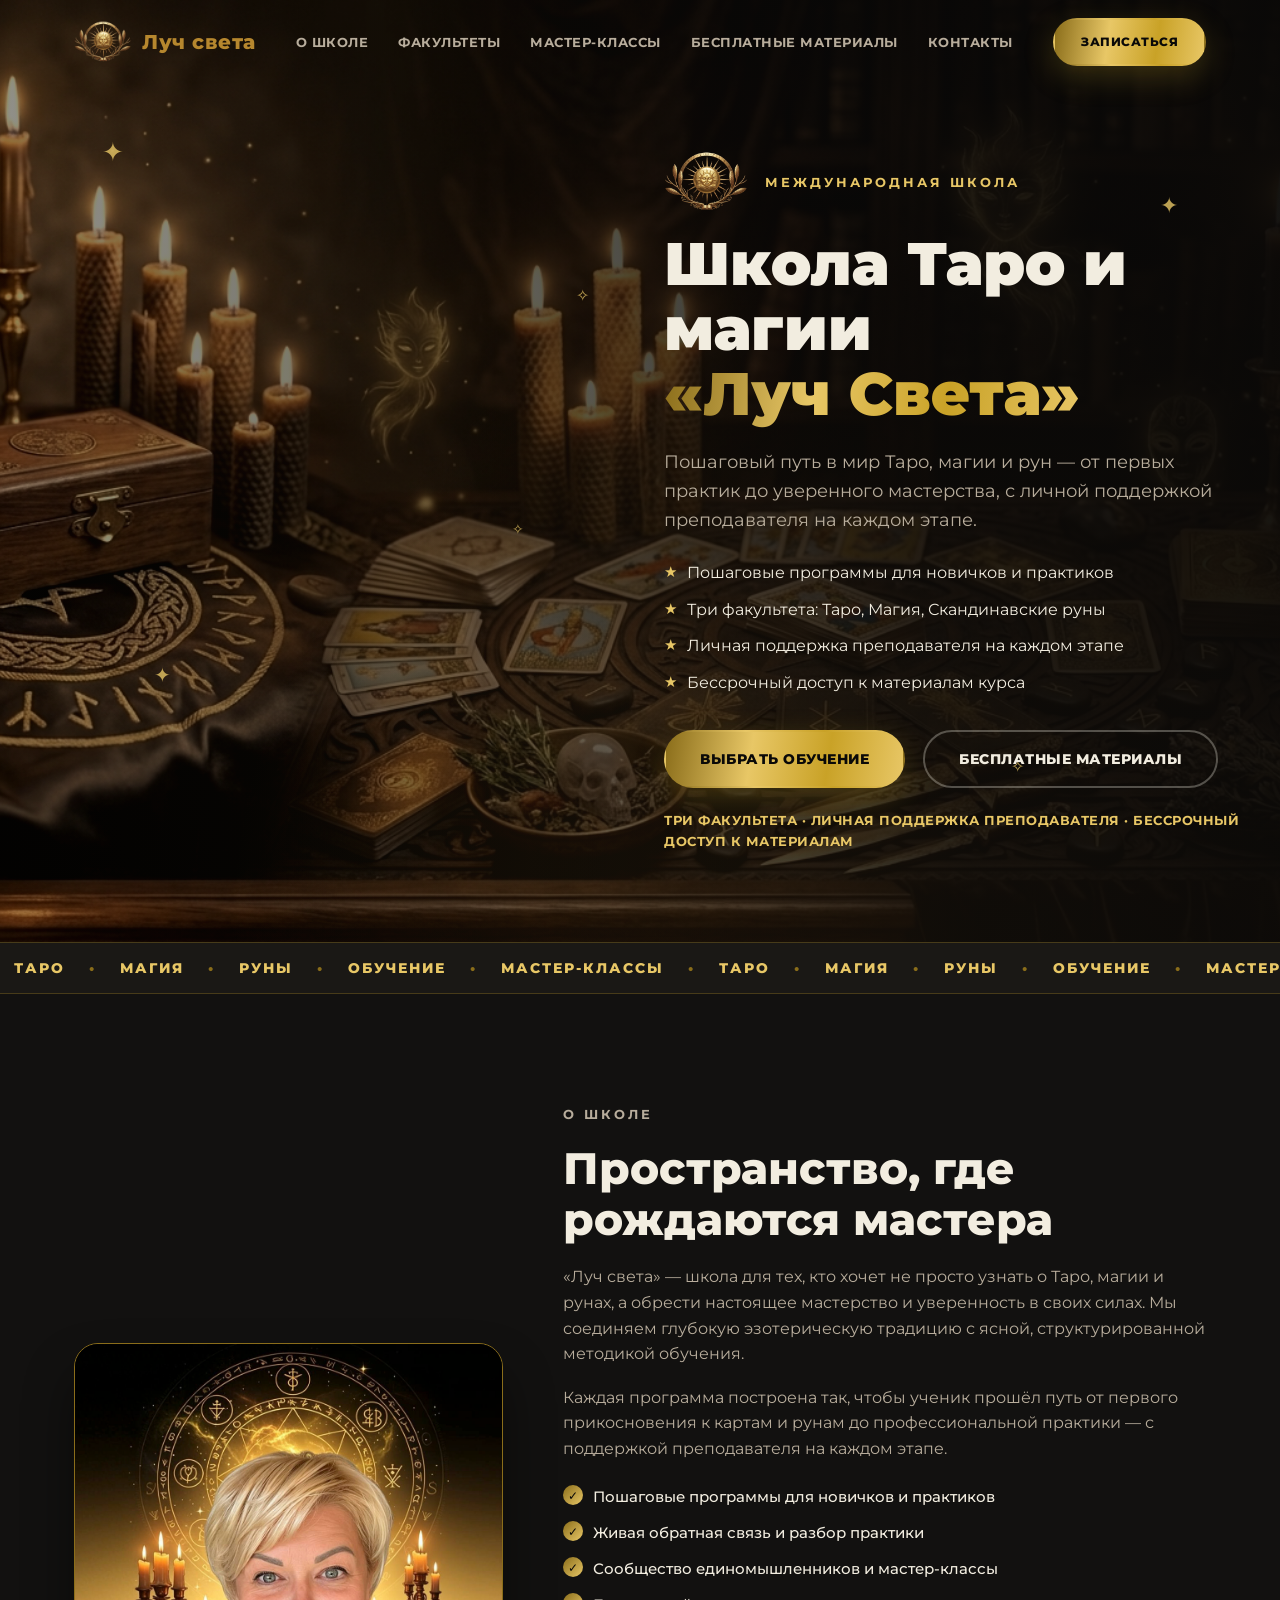
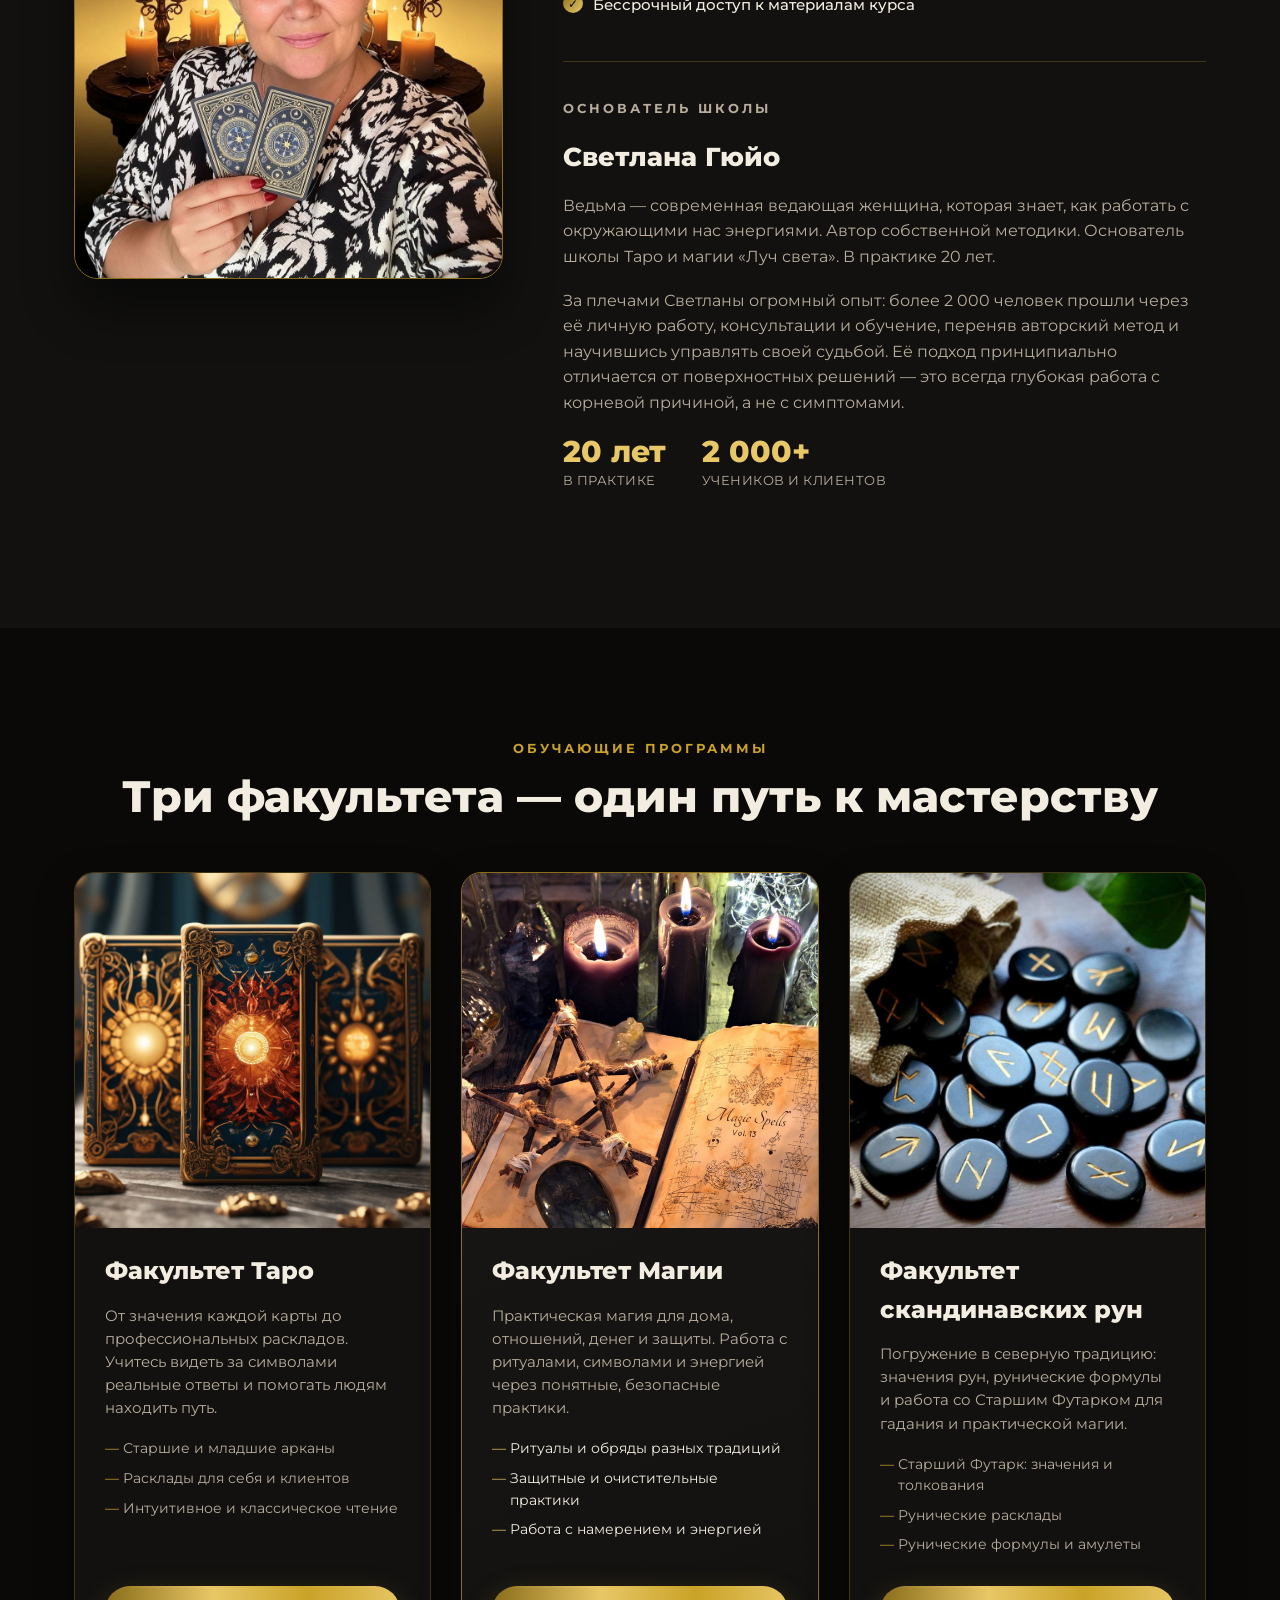
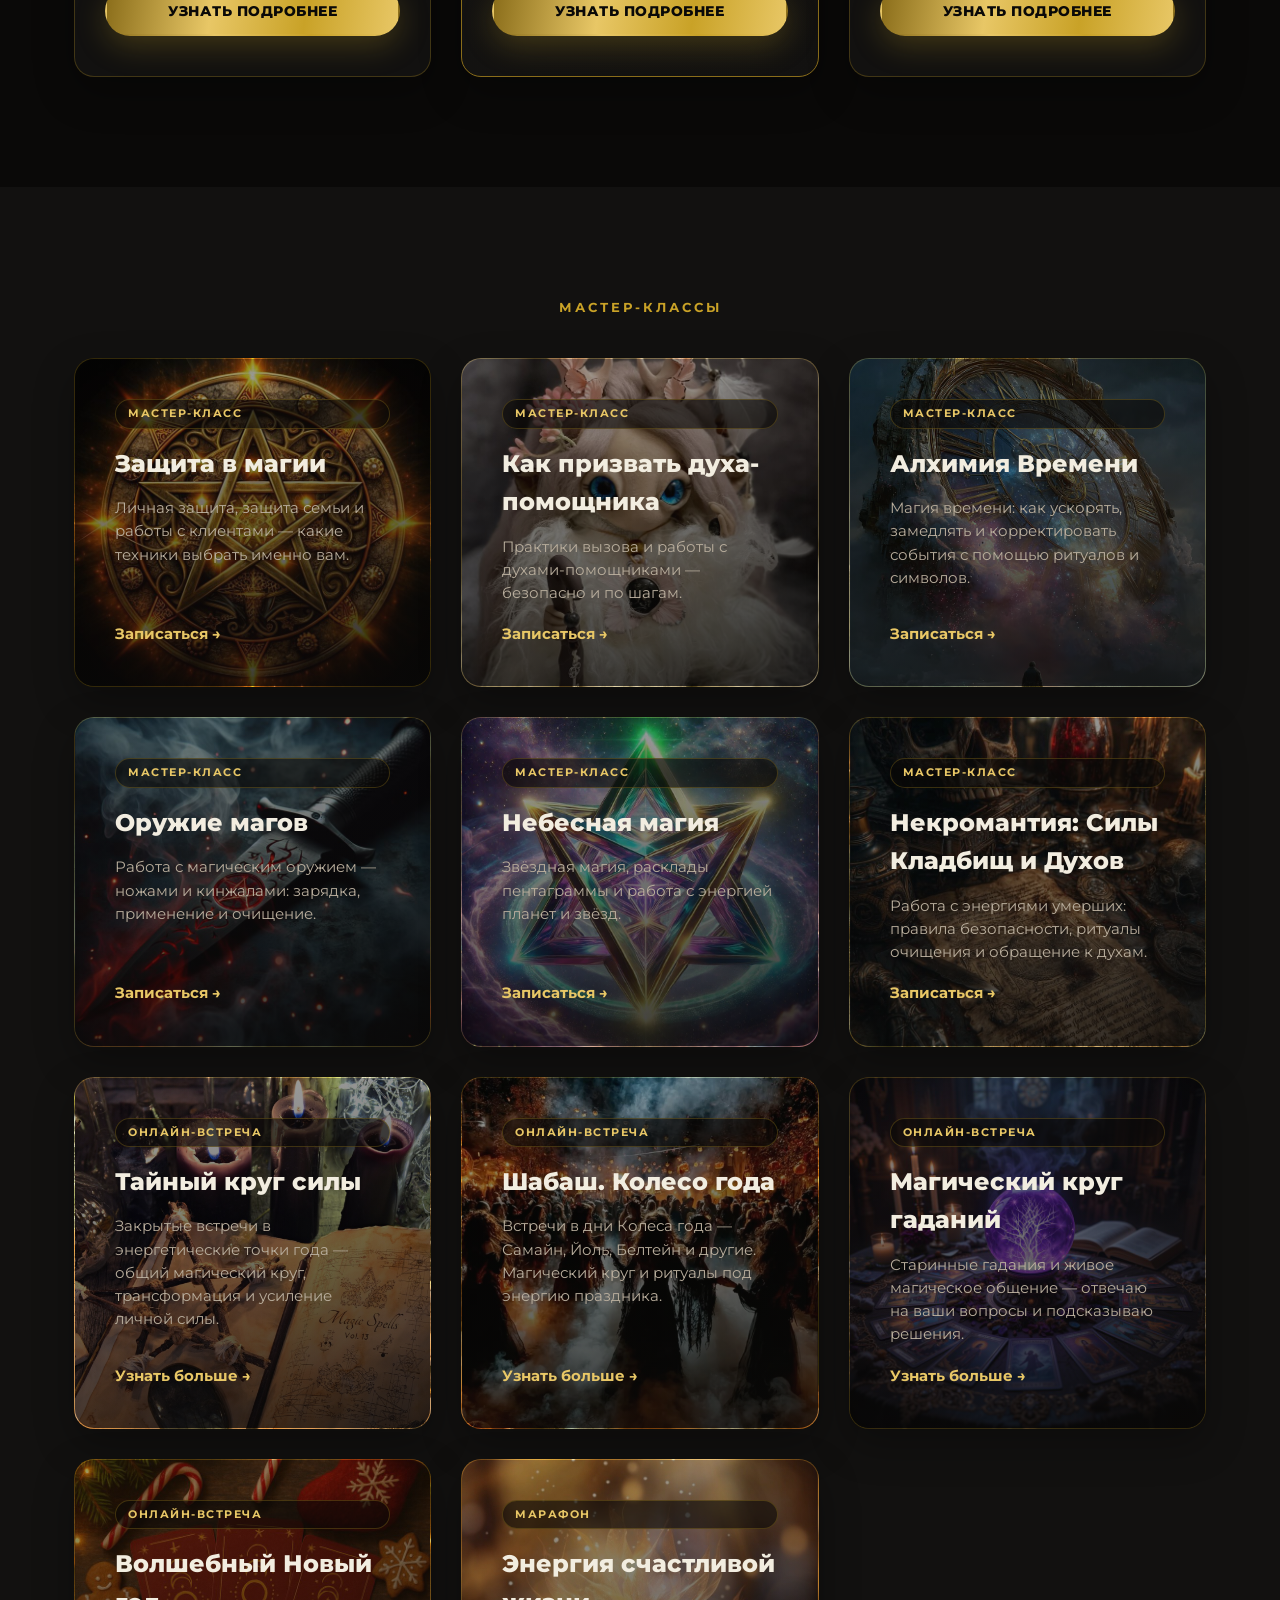
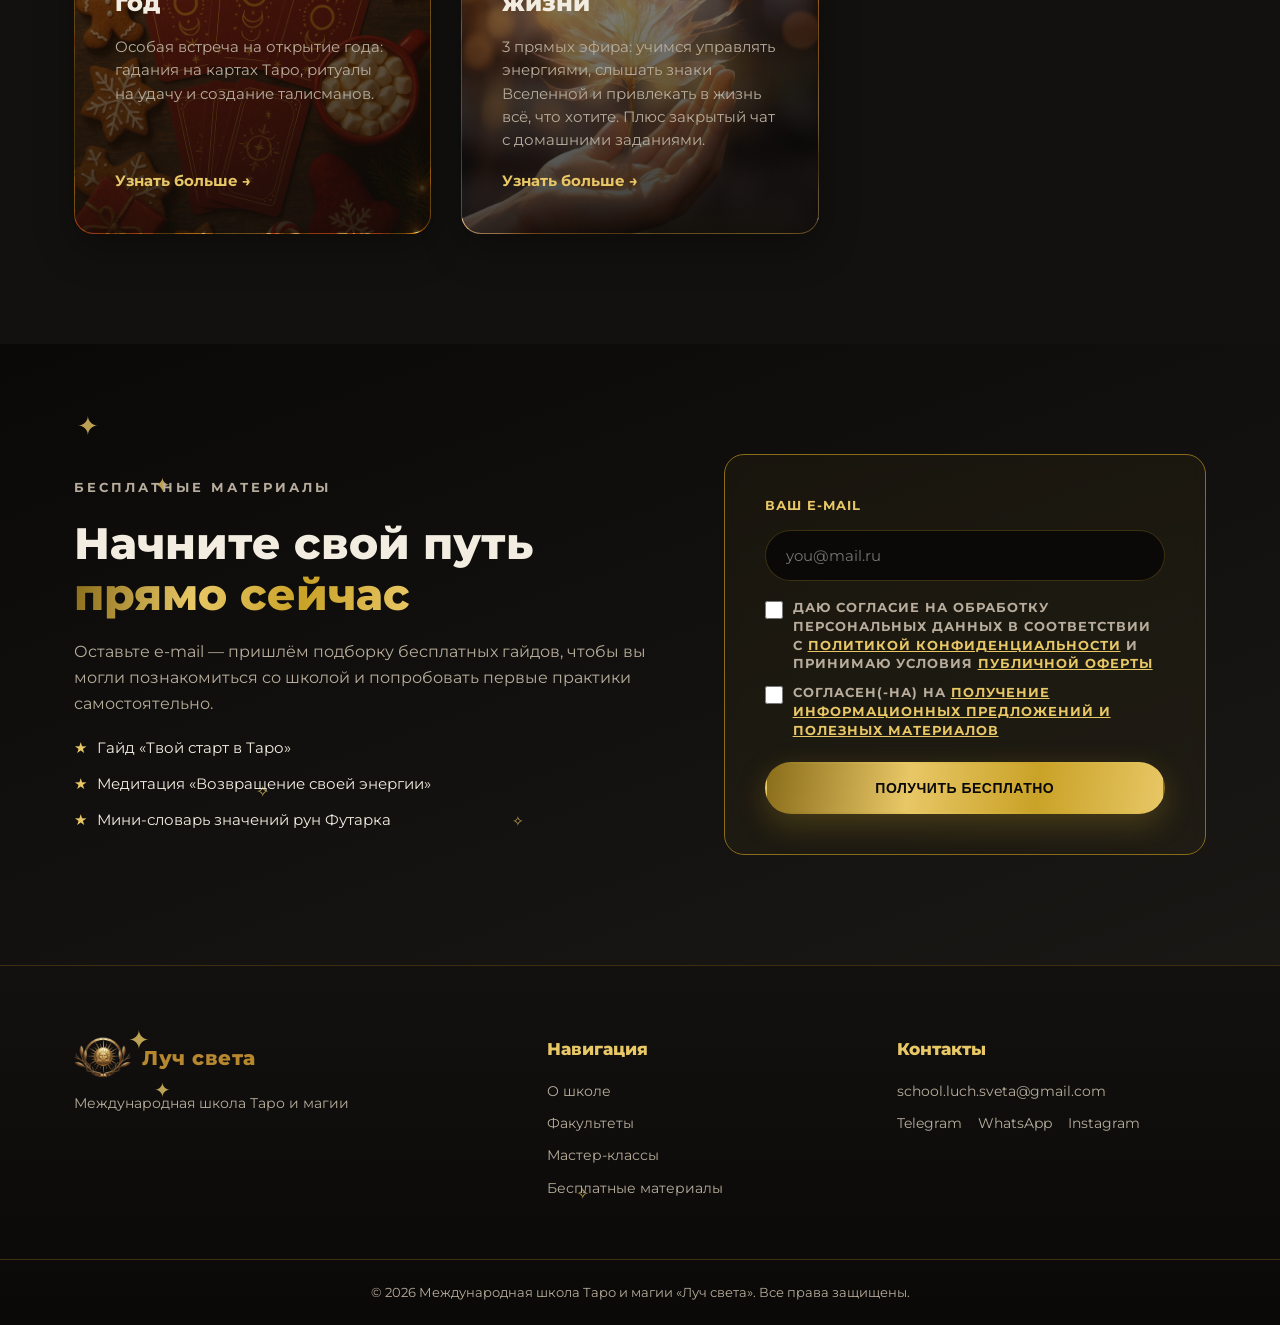
==== index.html @ 5e55ff38 "Add files via upload" ====
<!DOCTYPE html>
<html lang="ru">
<head>
<meta charset="UTF-8">
<meta name="viewport" content="width=device-width, initial-scale=1.0">
<title>Школа Таро и магии «Луч Света» — обучение онлайн</title>
<meta name="description" content="Международная онлайн-школа Таро, магии и скандинавских рун «Луч Света». Обучение для новичков и практиков, авторские курсы, мастер-классы и бесплатные материалы Светланы Гюйо.">
<link rel="canonical" href="https://luchsveta.net/">
<meta property="og:locale" content="ru_RU">
<meta property="og:type" content="website">
<meta property="og:title" content="Международная школа Таро и магии «Луч Света»">
<meta property="og:description" content="Обучение Таро, магии и рунам для новичков и практиков. Авторские программы Светланы Гюйо.">
<meta property="og:url" content="https://luchsveta.net/">
<meta property="og:image" content="https://luchsveta.net/images/Gemini_Generated_Image_fttw4ifttw4ifttw.png">
<meta property="og:image:alt" content="Стол с картами Таро, свечами и магическими атрибутами">
<meta name="twitter:card" content="summary_large_image">
<meta name="twitter:title" content="Школа Таро и магии «Луч Света»">
<meta name="twitter:description" content="Обучение Таро, магии и рунам для новичков и практиков.">
<meta name="twitter:image" content="https://luchsveta.net/images/Gemini_Generated_Image_fttw4ifttw4ifttw.png">
<link rel="icon" href="images/logo.png" type="image/png">
<link rel="preconnect" href="https://fonts.googleapis.com">
<link rel="preconnect" href="https://fonts.gstatic.com" crossorigin>
<link href="https://fonts.googleapis.com/css2?family=Montserrat:wght@300;400;500;600;700;800;900&display=swap" rel="stylesheet">
<link rel="stylesheet" href="css/style.css">
<script type="application/ld+json">
{
  "@context": "https://schema.org",
  "@graph": [
    {
      "@type": "EducationalOrganization",
      "@id": "https://luchsveta.net/#organization",
      "name": "Международная школа Таро и магии «Луч Света»",
      "url": "https://luchsveta.net/",
      "logo": "https://luchsveta.net/images/logo.png",
      "founder": {
        "@type": "Person",
        "name": "Светлана Гюйо"
      },
      "sameAs": [
        "https://www.instagram.com/taro.vedma.ritual/",
        "https://t.me/luch_sveta_taro"
      ]
    },
    {
      "@type": "WebSite",
      "@id": "https://luchsveta.net/#website",
      "url": "https://luchsveta.net/",
      "name": "Школа Таро и магии «Луч Света»",
      "publisher": {
        "@id": "https://luchsveta.net/#organization"
      },
      "inLanguage": "ru-RU"
    }
  ]
}
</script>
</head>
<body>

<!-- ===== HEADER ===== -->
<header class="header" id="header">
  <div class="container header__inner">
    <a href="#hero" class="logo">
      <img src="images/logo.png" alt="Луч света" class="logo__img">
      <span class="logo__text">Луч света</span>
    </a>

    <nav class="nav" id="nav">
      <a href="#about" class="nav__link">О школе</a>
      <a href="#programs" class="nav__link">Факультеты</a>
      <a href="#masterclasses" class="nav__link">Мастер-классы</a>
      <a href="#free" class="nav__link">Бесплатные материалы</a>
      <a href="#contacts" class="nav__link">Контакты</a>
    </nav>

    <a href="#free" class="btn btn--gold header__cta">Записаться</a>

    <button class="burger" id="burger" aria-label="Меню">
      <span></span><span></span><span></span>
    </button>
  </div>
</header>

<!-- ===== HERO ===== -->
<section class="hero hero--photo" id="hero">
  <div class="hero__bg">
    <img src="images/Gemini_Generated_Image_fttw4ifttw4ifttw.png" alt="Стол с картами Таро, свечами и магическими атрибутами" class="hero__bg-img">
    <div class="hero__bg-overlay"></div>
  </div>
  <div class="hero__decor" aria-hidden="true">
    <span class="sparkle sparkle--1">✦</span>
    <span class="sparkle sparkle--2">✧</span>
    <span class="sparkle sparkle--3">✦</span>
    <span class="sparkle sparkle--4">✧</span>
    <span class="sparkle sparkle--5">✦</span>
    <span class="sparkle sparkle--6">✧</span>
  </div>

  <div class="container hero__inner hero__inner--photo">
    <div class="hero__text reveal">
      <div class="hero__brand">
        <img src="images/logo.png" alt="" class="hero__crest">
        <p class="eyebrow eyebrow--light">Международная школа</p>
      </div>
      <h1 class="hero__title">Школа Таро и магии<br><span class="gold-text">«Луч Света»</span></h1>
      <p class="hero__lead">Пошаговый путь в мир Таро, магии и рун — от первых практик до уверенного мастерства, с личной поддержкой преподавателя на каждом этапе.</p>
      <ul class="hero__features">
        <li><span class="star">★</span> Пошаговые программы для новичков и практиков</li>
        <li><span class="star">★</span> Три факультета: Таро, Магия, Скандинавские руны</li>
        <li><span class="star">★</span> Личная поддержка преподавателя на каждом этапе</li>
        <li><span class="star">★</span> Бессрочный доступ к материалам курса</li>
      </ul>
      <div class="hero__actions">
        <a href="#programs" class="btn btn--gold btn--pulse hero__cta">Выбрать обучение</a>
        <a href="#free" class="btn btn--ghost">Бесплатные материалы</a>
      </div>
      <p class="hero__note">Три факультета · Личная поддержка преподавателя · Бессрочный доступ к материалам</p>
    </div>
  </div>
</section>

<!-- ===== MARQUEE ===== -->
<div class="marquee">
  <div class="marquee__track">
    <span>ТАРО</span><span class="dot">•</span><span>МАГИЯ</span><span class="dot">•</span><span>РУНЫ</span><span class="dot">•</span><span>ОБУЧЕНИЕ</span><span class="dot">•</span><span>МАСТЕР-КЛАССЫ</span><span class="dot">•</span>
    <span>ТАРО</span><span class="dot">•</span><span>МАГИЯ</span><span class="dot">•</span><span>РУНЫ</span><span class="dot">•</span><span>ОБУЧЕНИЕ</span><span class="dot">•</span><span>МАСТЕР-КЛАССЫ</span><span class="dot">•</span>
    <span>ТАРО</span><span class="dot">•</span><span>МАГИЯ</span><span class="dot">•</span><span>РУНЫ</span><span class="dot">•</span><span>ОБУЧЕНИЕ</span><span class="dot">•</span><span>МАСТЕР-КЛАССЫ</span><span class="dot">•</span>
    <span>ТАРО</span><span class="dot">•</span><span>МАГИЯ</span><span class="dot">•</span><span>РУНЫ</span><span class="dot">•</span><span>ОБУЧЕНИЕ</span><span class="dot">•</span><span>МАСТЕР-КЛАССЫ</span><span class="dot">•</span>
    <span>ТАРО</span><span class="dot">•</span><span>МАГИЯ</span><span class="dot">•</span><span>РУНЫ</span><span class="dot">•</span><span>ОБУЧЕНИЕ</span><span class="dot">•</span><span>МАСТЕР-КЛАССЫ</span><span class="dot">•</span>
    <span>ТАРО</span><span class="dot">•</span><span>МАГИЯ</span><span class="dot">•</span><span>РУНЫ</span><span class="dot">•</span><span>ОБУЧЕНИЕ</span><span class="dot">•</span><span>МАСТЕР-КЛАССЫ</span><span class="dot">•</span>
  </div>
</div>

<!-- ===== ABOUT ===== -->
<section class="about" id="about">
  <div class="container about__inner">
    <div class="about__media reveal">
      <div class="about__frame">
        <img src="images/fotosetlana.jpg" alt="Школа «Луч света»" class="about__photo">
      </div>
    </div>
    <div class="about__text reveal">
      <p class="eyebrow">О школе</p>
      <h2 class="section-title">Пространство, где рождаются мастера</h2>
      <p>«Луч света» — школа для тех, кто хочет не просто узнать о Таро, магии и рунах,
        а обрести настоящее мастерство и уверенность в своих силах. Мы соединяем глубокую
        эзотерическую традицию с ясной, структурированной методикой обучения.</p>
      <p>Каждая программа построена так, чтобы ученик прошёл путь от первого прикосновения
        к картам и рунам до профессиональной практики — с поддержкой преподавателя
        на каждом этапе.</p>
      <ul class="about__list">
        <li><span class="check">✓</span> Пошаговые программы для новичков и практиков</li>
        <li><span class="check">✓</span> Живая обратная связь и разбор практики</li>
        <li><span class="check">✓</span> Сообщество единомышленников и мастер-классы</li>
        <li><span class="check">✓</span> Бессрочный доступ к материалам курса</li>
      </ul>

      <div class="about__founder">
        <p class="eyebrow">Основатель школы</p>
        <h3 class="about__founder-name">Светлана Гюйо</h3>
        <p>Ведьма — современная ведающая женщина, которая знает, как работать с окружающими
          нас энергиями. Автор собственной методики. Основатель школы Таро и магии
          «Луч света». В практике 20 лет.</p>
        <p>За плечами Светланы огромный опыт: более 2 000 человек прошли через её личную
          работу, консультации и обучение, переняв авторский метод и научившись управлять
          своей судьбой. Её подход принципиально отличается от поверхностных решений —
          это всегда глубокая работа с корневой причиной, а не с симптомами.</p>
        <div class="about__stats">
          <div class="about__stat">
            <span class="about__stat-num">20 лет</span>
            <span class="about__stat-label">в практике</span>
          </div>
          <div class="about__stat">
            <span class="about__stat-num">2 000+</span>
            <span class="about__stat-label">учеников и клиентов</span>
          </div>
        </div>
      </div>
    </div>
  </div>
</section>

<!-- ===== PROGRAMS / FACULTIES ===== -->
<section class="programs" id="programs">
  <div class="container">
    <p class="eyebrow center">Обучающие программы</p>
    <h2 class="section-title center">Три факультета — один путь к мастерству</h2>

    <div class="programs__grid">
      <article class="card reveal">
        <div class="card__image"><img src="images/2dd6341a7ce911ee9eb2ceda526c50ab_upscaled.jpeg" alt="Три карты Таро"></div>
        <h3 class="card__title">Факультет Таро</h3>
        <p class="card__text">От значения каждой карты до профессиональных раскладов.
          Учитесь видеть за символами реальные ответы и помогать людям находить путь.</p>
        <ul class="card__list">
          <li>Старшие и младшие арканы</li>
          <li>Расклады для себя и клиентов</li>
          <li>Интуитивное и классическое чтение</li>
        </ul>
        <a href="fakultet-taro.html" class="btn btn--gold card__btn">Узнать подробнее</a>
      </article>

      <article class="card card--featured reveal">
        <div class="card__image"><img src="images/il_1588xN.3584086975_4dxy.jpg" alt="Пентаграмма и магические атрибуты"></div>
        <h3 class="card__title">Факультет Магии</h3>
        <p class="card__text">Практическая магия для дома, отношений, денег и защиты.
          Работа с ритуалами, символами и энергией через понятные, безопасные практики.</p>
        <ul class="card__list">
          <li>Ритуалы и обряды разных традиций</li>
          <li>Защитные и очистительные практики</li>
          <li>Работа с намерением и энергией</li>
        </ul>
        <a href="fakultet-magii.html" class="btn btn--gold card__btn">Узнать подробнее</a>
      </article>

      <article class="card reveal">
        <div class="card__image"><img src="images/9577d3a7580d76aed2e6.jpg" alt="Руны Старшего Футарка"></div>
        <h3 class="card__title">Факультет скандинавских рун</h3>
        <p class="card__text">Погружение в северную традицию: значения рун, рунические
          формулы и работа со Старшим Футарком для гадания и практической магии.</p>
        <ul class="card__list">
          <li>Старший Футарк: значения и толкования</li>
          <li>Рунические расклады</li>
          <li>Рунические формулы и амулеты</li>
        </ul>
        <a href="fakultet-run.html" class="btn btn--gold card__btn">Узнать подробнее</a>
      </article>
    </div>
  </div>
</section>

<!-- ===== MASTER CLASSES ===== -->
<section class="masterclasses" id="masterclasses">
  <div class="container">
    <p class="eyebrow center">Мастер-классы</p>

    <div class="mc__grid">
      <div class="mc__card reveal" style="background-image: url('images/47729d499cc486ca50f8b5bae0c56889.jpg');">
        <span class="mc__tag">Мастер-класс</span>
        <h3>Защита в магии</h3>
        <p>Личная защита, защита семьи и работы с клиентами — какие техники выбрать именно вам.</p>
        <a href="master-klassy.html#zashchita" class="mc__link">Записаться →</a>
      </div>
      <div class="mc__card reveal" style="background-image: url('images/eb9228c769e66194e769b8e6a3847428.jpg');">
        <span class="mc__tag">Мастер-класс</span>
        <h3>Как призвать духа-помощника</h3>
        <p>Практики вызова и работы с духами-помощниками — безопасно и по шагам.</p>
        <a href="master-klassy.html#duh-pomoshchnik" class="mc__link">Записаться →</a>
      </div>
      <div class="mc__card reveal" style="background-image: url('images/b9afc40c69a3ba1139015054880bb0fe.jpg');">
        <span class="mc__tag">Мастер-класс</span>
        <h3>Алхимия Времени</h3>
        <p>Магия времени: как ускорять, замедлять и корректировать события с помощью ритуалов и символов.</p>
        <a href="master-klassy.html#alhimiya-vremeni" class="mc__link">Записаться →</a>
      </div>
      <div class="mc__card reveal" style="background-image: url('images/20479b5c57597389bb472b542493c7ee.jpg');">
        <span class="mc__tag">Мастер-класс</span>
        <h3>Оружие магов</h3>
        <p>Работа с магическим оружием — ножами и кинжалами: зарядка, применение и очищение.</p>
        <a href="master-klassy.html#oruzhie-magov" class="mc__link">Записаться →</a>
      </div>
      <div class="mc__card reveal" style="background-image: url('images/8a45a01b07ef77d113193c8ba9f5d711.jpg');">
        <span class="mc__tag">Мастер-класс</span>
        <h3>Небесная магия</h3>
        <p>Звёздная магия, расклады пентаграммы и работа с энергией планет и звёзд.</p>
        <a href="master-klassy.html#nebesnaya-magiya" class="mc__link">Записаться →</a>
      </div>
      <div class="mc__card reveal" style="background-image: url('images/077ad0d01c79a2dd0ebea46ee152a54c.jpg');">
        <span class="mc__tag">Мастер-класс</span>
        <h3>Некромантия: Силы Кладбищ и Духов</h3>
        <p>Работа с энергиями умерших: правила безопасности, ритуалы очищения и обращение к духам.</p>
        <a href="master-klassy.html#nekromantiya" class="mc__link">Записаться →</a>
      </div>
      <div class="mc__card reveal" style="background-image: url('images/il_1588xN.3584086975_4dxy.jpg');">
        <span class="mc__tag">Онлайн-встреча</span>
        <h3>Тайный круг силы</h3>
        <p>Закрытые встречи в энергетические точки года — общий магический круг, трансформация и усиление
          личной силы.</p>
        <a href="master-klassy.html#tayny-krug" class="mc__link">Узнать больше →</a>
      </div>
      <div class="mc__card reveal" style="background-image: url('images/card-shabash.jpg.jpg');">
        <span class="mc__tag">Онлайн-встреча</span>
        <h3>Шабаш. Колесо года</h3>
        <p>Встречи в дни Колеса года — Самайн, Йоль, Белтейн и другие. Магический круг и ритуалы под энергию
          праздника.</p>
        <a href="master-klassy.html#shabash" class="mc__link">Узнать больше →</a>
      </div>
      <div class="mc__card reveal" style="background-image: url('images/49ecfad66bba13133d68e04be5bae486.jpg');">
        <span class="mc__tag">Онлайн-встреча</span>
        <h3>Магический круг гаданий</h3>
        <p>Старинные гадания и живое магическое общение — отвечаю на ваши вопросы и подсказываю решения.</p>
        <a href="master-klassy.html#krug-gadaniy" class="mc__link">Узнать больше →</a>
      </div>
      <div class="mc__card reveal" style="background-image: url('images/6f30bfd4adf4ce9018de7fa5cdcb08bc.jpg');">
        <span class="mc__tag">Онлайн-встреча</span>
        <h3>Волшебный Новый год</h3>
        <p>Особая встреча на открытие года: гадания на картах Таро, ритуалы на удачу и создание талисманов.</p>
        <a href="master-klassy.html#novy-god" class="mc__link">Узнать больше →</a>
      </div>
      <div class="mc__card reveal" style="background-image: url('images/8a792cc30c73e29a9aac187777a8902d.jpg');">
        <span class="mc__tag">Марафон</span>
        <h3>Энергия счастливой жизни</h3>
        <p>3 прямых эфира: учимся управлять энергиями, слышать знаки Вселенной и привлекать в жизнь всё,
          что хотите. Плюс закрытый чат с домашними заданиями.</p>
        <a href="master-klassy.html#energiya-zhizni" class="mc__link">Узнать больше →</a>
      </div>
    </div>
  </div>
</section>

<!-- ===== FREE MATERIALS ===== -->
<section class="free" id="free">
  <div class="free__decor" aria-hidden="true">
    <span class="sparkle sparkle--1">✦</span>
    <span class="sparkle sparkle--2">✧</span>
    <span class="sparkle sparkle--3">✦</span>
    <span class="sparkle sparkle--4">✧</span>
  </div>
  <div class="container free__inner">
    <div class="free__text reveal">
      <p class="eyebrow eyebrow--light">Бесплатные материалы</p>
      <h2 class="section-title section-title--light">Начните свой путь <span class="gold-text">прямо сейчас</span></h2>
      <p>Оставьте e-mail — пришлём подборку бесплатных гайдов, чтобы вы могли
        познакомиться со школой и попробовать первые практики самостоятельно.</p>
      <ul class="free__list">
        <li><span class="star">★</span> Гайд «Твой старт в Таро»</li>
        <li><span class="star">★</span> Медитация «Возвращение своей энергии»</li>
        <li><span class="star">★</span> Мини-словарь значений рун Футарка</li>
      </ul>
    </div>
    <form class="free__form reveal" id="freeForm" name="free-materials" method="POST" data-netlify="true" netlify-honeypot="bot-field">
      <input type="hidden" name="form-name" value="free-materials">
      <p class="hp-field"><label>Не заполняйте это поле: <input name="bot-field"></label></p>
      <label for="freeEmail">Ваш e-mail</label>
      <input type="email" id="freeEmail" name="email" placeholder="you@mail.ru" required>

      <div class="signup__consent">
        <label class="checkbox">
          <input type="checkbox" id="consentPersonal" name="consentPersonal" required>
          <span>Даю согласие на обработку персональных данных в соответствии с
            <a href="https://disk.yandex.ru/i/xYldLM75zHaz2A" target="_blank" rel="noopener">Политикой конфиденциальности</a>
            и принимаю условия
            <a href="https://disk.yandex.ru/i/STKi7FZz2ebWxA" target="_blank" rel="noopener">Публичной оферты</a></span>
        </label>
        <label class="checkbox">
          <input type="checkbox" id="consentMarketing" name="consentMarketing">
          <span>Согласен(-на) на
            <a href="https://disk.yandex.ru/i/cDI3Xm2uae9X4Q" target="_blank" rel="noopener">получение информационных предложений и полезных материалов</a></span>
        </label>
      </div>

      <button type="submit" class="btn btn--gold">Получить бесплатно</button>
    </form>
  </div>
</section>

<!-- ===== FOOTER / CONTACTS ===== -->
<footer class="footer" id="contacts">
  <div class="footer__decor" aria-hidden="true">
    <span class="sparkle sparkle--1">✦</span>
    <span class="sparkle sparkle--2">✧</span>
    <span class="sparkle sparkle--3">✦</span>
  </div>
  <div class="container footer__inner">
    <div class="footer__brand">
      <a href="#hero" class="logo">
        <img src="images/logo.png" alt="Луч света" class="logo__img">
        <span class="logo__text">Луч света</span>
      </a>
      <p>Международная школа Таро и магии</p>
    </div>

    <div class="footer__col">
      <h4>Навигация</h4>
      <a href="#about">О школе</a>
      <a href="#programs">Факультеты</a>
      <a href="#masterclasses">Мастер-классы</a>
      <a href="#free">Бесплатные материалы</a>
    </div>

    <div class="footer__col">
      <h4>Контакты</h4>
      <a href="mailto:school.luch.sveta@gmail.com">school.luch.sveta@gmail.com</a>
      <div class="footer__social">
        <a href="https://t.me/luch_sveta_taro" target="_blank" rel="noopener" aria-label="Telegram">Telegram</a>
        <a href="https://wa.me/33745048600" target="_blank" rel="noopener" aria-label="WhatsApp">WhatsApp</a>
        <a href="https://www.instagram.com/taro.vedma.ritual/?hl=ru" target="_blank" rel="noopener" aria-label="Instagram">Instagram</a>
      </div>
    </div>
  </div>
  <div class="footer__bottom">
    <p>© 2026 Международная школа Таро и магии «Луч света». Все права защищены.</p>
  </div>
</footer>

<script src="js/script.js"></script>
</body>
</html>
---- css/style.css ----
/* ===== VARIABLES ===== */
:root {
  --bg: #0a0908;
  --bg-2: #121110;
  --bg-3: #1a1815;
  --gold: #c9a227;
  --gold-light: #e8c766;
  --gold-dark: #8a6d1a;
  --logo-gold: #b6872e;
  --text: #f2ede0;
  --text-muted: #b8ad9c;
  --border: rgba(201, 162, 39, 0.25);
  --font-head: 'Montserrat', sans-serif;
  --font-body: 'Montserrat', sans-serif;
}

* { margin: 0; padding: 0; box-sizing: border-box; }

html { scroll-behavior: smooth; }

body {
  background: var(--bg);
  color: var(--text);
  font-family: var(--font-body);
  line-height: 1.6;
  overflow-x: hidden;
}

.container {
  max-width: 1180px;
  margin: 0 auto;
  padding: 0 24px;
}

a { text-decoration: none; color: inherit; }
ul { list-style: none; }
img { max-width: 100%; display: block; }

.gold-text {
  background: linear-gradient(98.64deg, var(--gold-dark) 0%, var(--gold-light) 36%, var(--gold) 68%, var(--gold-light) 100%);
  -webkit-background-clip: text;
  background-clip: text;
  color: transparent;
}

.eyebrow {
  font-family: var(--font-body);
  text-transform: uppercase;
  letter-spacing: 3px;
  font-size: 13px;
  color: var(--gold);
  margin-bottom: 12px;
  font-weight: 700;
}
.eyebrow--light { color: var(--gold-light); }
.eyebrow.center, .section-title.center, .section-subtitle.center { text-align: center; }

.section-title {
  font-family: var(--font-head);
  font-weight: 800;
  font-size: clamp(28px, 4vw, 44px);
  margin-bottom: 20px;
  color: var(--text);
  line-height: 1.15;
}
.section-title--light { color: var(--text); }

.section-subtitle {
  color: var(--text-muted);
  max-width: 640px;
  margin: 0 auto 40px;
}

/* ===== BUTTONS ===== */
.btn {
  display: inline-block;
  padding: 16px 34px;
  border-radius: 100px;
  font-size: 14px;
  font-weight: 800;
  letter-spacing: 0.5px;
  text-transform: uppercase;
  transition: all 0.3s ease;
  border: 2px solid transparent;
  cursor: pointer;
}
.btn--gold {
  background: linear-gradient(98.64deg, var(--gold-dark) 0%, var(--gold-light) 36%, var(--gold) 68%, var(--gold-light) 100%);
  color: #0a0908;
  box-shadow: 0 10px 30px rgba(201, 162, 39, 0.25);
}
.btn--gold:hover { filter: brightness(1.08); transform: translateY(-2px); }

.btn--outline {
  border-color: var(--gold);
  color: var(--gold);
  background: transparent;
}
.btn--outline:hover { background: var(--gold); color: #0a0908; }

.btn--ghost {
  color: var(--text);
  border-color: rgba(242, 237, 224, 0.3);
}
.btn--ghost:hover { border-color: var(--gold-light); color: var(--gold-light); }

.btn--pulse {
  animation: btnPulse 2.2s ease-in-out infinite;
}
.btn--pulse:hover { animation-play-state: paused; }
@keyframes btnPulse {
  0%, 100% { box-shadow: 0 0 0 0 rgba(235, 198, 137, 0.6); }
  50% { box-shadow: 0 0 0 16px rgba(235, 198, 137, 0); }
}

/* ===== HEADER ===== */
.header {
  position: fixed;
  top: 0; left: 0; right: 0;
  z-index: 100;
  background: transparent;
  transition: background 0.3s ease, box-shadow 0.3s ease;
}
.header.is-scrolled {
  background: rgba(10, 9, 8, 0.92);
  backdrop-filter: blur(10px);
  box-shadow: 0 4px 20px rgba(0, 0, 0, 0.35);
}

.header__inner {
  display: flex;
  align-items: center;
  justify-content: space-between;
  height: 84px;
}

.logo {
  display: flex;
  align-items: center;
  gap: 10px;
}
.logo__img { height: 44px; width: auto; }
.logo__text {
  font-family: var(--font-head);
  font-weight: 800;
  font-size: 20px;
  letter-spacing: 0.5px;
  color: var(--logo-gold);
}

.nav {
  display: flex;
  gap: 30px;
}
.nav__link {
  font-size: 13px;
  font-weight: 700;
  text-transform: uppercase;
  letter-spacing: 0.5px;
  color: var(--text-muted);
  position: relative;
  transition: color 0.25s ease;
}
.nav__link:hover { color: var(--gold-light); }

.header__cta { padding: 12px 26px; font-size: 12px; }

.burger {
  display: none;
  flex-direction: column;
  gap: 5px;
  background: none;
  border: none;
  cursor: pointer;
  padding: 6px;
}
.burger span {
  width: 26px; height: 2px;
  background: var(--gold);
  transition: all 0.3s ease;
}

/* ===== HERO ===== */
.hero {
  position: relative;
  min-height: 100vh;
  display: flex;
  align-items: center;
  padding: 150px 0 90px;
  overflow: hidden;
  background: var(--bg);
}

.hero__bg {
  position: absolute;
  inset: 0;
  z-index: 0;
}
.hero__bg-img {
  width: 100%;
  height: 100%;
  object-fit: cover;
  object-position: 62% 18%;
  filter: sepia(0.25) saturate(1.2) brightness(0.68) contrast(1.05);
}
.hero__bg-overlay {
  position: absolute;
  inset: 0;
  background:
    linear-gradient(260deg, rgba(10,9,8,0.94) 0%, rgba(10,9,8,0.82) 32%, rgba(20,15,8,0.42) 62%, rgba(20,15,8,0.12) 100%),
    radial-gradient(ellipse at 80% 100%, rgba(139,94,32,0.3), transparent 55%);
}

.hero__decor {
  position: absolute;
  inset: 0;
  pointer-events: none;
  z-index: 1;
}
.sparkle {
  position: absolute;
  color: var(--gold-light);
  font-size: 20px;
  opacity: 0.8;
  animation: twinkle 2.6s ease-in-out infinite;
}
.sparkle--1 { top: 14%; left: 8%; font-size: 26px; animation-delay: 0s; }
.sparkle--2 { top: 30%; left: 45%; font-size: 16px; animation-delay: 0.6s; }
.sparkle--3 { top: 70%; left: 12%; font-size: 20px; animation-delay: 1.1s; }
.sparkle--4 { top: 55%; left: 40%; font-size: 14px; animation-delay: 1.6s; }
.sparkle--5 { top: 20%; right: 8%; font-size: 22px; animation-delay: 0.3s; }
.sparkle--6 { top: 80%; right: 20%; font-size: 16px; animation-delay: 1.9s; }
@keyframes twinkle {
  0%, 100% { opacity: 0.25; transform: scale(0.85); }
  50% { opacity: 0.8; transform: scale(1.1); }
}

.hero__inner {
  position: relative;
  z-index: 2;
}

.hero__inner--photo {
  display: block;
  max-width: 640px;
  margin-left: auto;
  margin-right: 0;
}

.hero__brand {
  display: flex;
  align-items: center;
  gap: 16px;
  margin-bottom: 18px;
}
.hero__crest { height: 64px; width: auto; }
.hero__brand .eyebrow { margin-bottom: 0; }

.hero__title {
  font-family: var(--font-head);
  font-size: clamp(38px, 5vw, 60px);
  font-weight: 900;
  line-height: 1.08;
  margin-bottom: 22px;
  color: var(--text);
}

.hero__lead {
  font-size: 18px;
  line-height: 1.6;
  color: var(--text-muted);
  margin-bottom: 26px;
  max-width: 560px;
}

.hero__note {
  margin-top: 22px;
  font-size: 13px;
  letter-spacing: 0.5px;
  text-transform: uppercase;
  color: var(--gold-light);
  font-weight: 700;
}

.hero__features {
  display: flex;
  flex-direction: column;
  gap: 12px;
  margin: 0 0 34px;
}
.hero__features li {
  font-size: 15.5px;
  color: var(--text);
  display: flex;
  align-items: flex-start;
  gap: 10px;
}
.hero__features .star {
  color: var(--gold-light);
  font-size: 15px;
  line-height: 1.5;
}

.hero__actions {
  display: flex;
  gap: 18px;
  flex-wrap: wrap;
}

/* ===== MARQUEE ===== */
.marquee {
  background: var(--bg-3);
  border-top: 1px solid var(--border);
  border-bottom: 1px solid var(--border);
  overflow: hidden;
  padding: 14px 0;
}
.marquee__track {
  display: flex;
  align-items: center;
  width: max-content;
  white-space: nowrap;
  animation: marqueeScroll 24s linear infinite;
  font-family: var(--font-body);
  font-weight: 800;
  font-size: 14px;
  letter-spacing: 2px;
  text-transform: uppercase;
  color: var(--gold-light);
}
.marquee__track span { padding: 0 14px; }
.marquee__track .dot { color: var(--gold-dark); padding: 0 10px; }
@keyframes marqueeScroll {
  from { transform: translateX(0); }
  to { transform: translateX(-50%); }
}

/* ===== ABOUT ===== */
.about { padding: 110px 0; background: var(--bg-2); }
.about__inner {
  display: grid;
  grid-template-columns: 0.8fr 1.2fr;
  gap: 60px;
  align-items: center;
}
.about__frame {
  border-radius: 24px;
  overflow: hidden;
  aspect-ratio: 4/5;
  box-shadow: 0 30px 50px rgba(0, 0, 0, 0.45);
  border: 1px solid var(--gold-dark);
}
.about__frame img { width: 100%; height: 100%; object-fit: cover; }
.about__photo { object-position: 18% 30%; }

.about__text p { color: var(--text-muted); margin-bottom: 18px; }

.about__stats { display: flex; gap: 36px; margin: 8px 0 28px; }
.about__stat { display: flex; flex-direction: column; }
.about__stat-num {
  font-family: var(--font-head);
  font-weight: 800;
  font-size: 30px;
  color: var(--gold-light);
  line-height: 1.2;
}
.about__stat-label {
  font-size: 13px;
  color: var(--text-muted);
  text-transform: uppercase;
  letter-spacing: 0.5px;
}

.about__list { margin-top: 24px; display: flex; flex-direction: column; gap: 12px; }
.about__list li { color: var(--text); font-size: 15px; font-weight: 500; display: flex; align-items: flex-start; gap: 10px; }
.about__list .check {
  display: inline-flex;
  align-items: center;
  justify-content: center;
  width: 20px; height: 20px;
  border-radius: 50%;
  background: linear-gradient(135deg, var(--gold-dark), var(--gold-light));
  color: #0a0908;
  font-size: 12px;
  flex-shrink: 0;
}

.about__founder {
  margin-top: 44px;
  padding-top: 36px;
  border-top: 1px solid var(--border);
}
.about__founder-name {
  font-family: var(--font-head);
  font-weight: 800;
  font-size: 26px;
  color: var(--text);
  margin-bottom: 14px;
}

/* ===== PROGRAMS ===== */
.programs { padding: 110px 0; background: var(--bg); }
.programs__grid {
  display: grid;
  grid-template-columns: repeat(3, 1fr);
  gap: 30px;
  margin-top: 50px;
}

.card {
  background: var(--bg-2);
  border: 1px solid var(--border);
  border-radius: 20px;
  padding: 40px 30px;
  display: flex;
  flex-direction: column;
  overflow: hidden;
  box-shadow: 0 15px 40px rgba(0, 0, 0, 0.3);
  transition: transform 0.3s ease, box-shadow 0.3s ease, border-color 0.3s ease;
}
.card:hover { transform: translateY(-6px); border-color: var(--gold); box-shadow: 0 25px 50px rgba(0, 0, 0, 0.45); }
.card--featured {
  background: linear-gradient(160deg, var(--bg-3), var(--bg-2));
  border-color: var(--gold-dark);
}
.card--featured .card__title,
.card--featured .card__text,
.card--featured .card__list li { color: var(--text); }
.card--featured .card__list li::before { color: var(--gold-light); }

.card__image {
  margin: -40px -30px 24px;
  aspect-ratio: 16 / 10;
}
.card__image img {
  width: 100%;
  height: 100%;
  object-fit: cover;
  display: block;
}

.card__icon {
  font-size: 34px;
  margin-bottom: 20px;
}
.card__title {
  font-family: var(--font-head);
  font-size: 24px;
  font-weight: 800;
  margin-bottom: 14px;
  color: var(--text);
}
.card__text { color: var(--text-muted); font-size: 14.5px; margin-bottom: 18px; }
.card--featured .card__text { color: var(--text-muted); }
.card__list {
  display: flex; flex-direction: column; gap: 8px;
  margin-bottom: 30px;
  flex-grow: 1;
}
.card__list li {
  font-size: 13.5px;
  color: var(--text-muted);
  padding-left: 18px;
  position: relative;
}
.card__list li::before {
  content: '—';
  position: absolute; left: 0;
  color: var(--gold);
}
.card__btn { text-align: center; padding: 12px 20px; }

/* ===== MASTER CLASSES ===== */
.masterclasses { padding: 110px 0; background: var(--bg-2); }
.mc__grid {
  display: grid;
  grid-template-columns: repeat(3, 1fr);
  gap: 30px;
  margin-top: 40px;
}
.mc__card {
  position: relative;
  background-color: var(--bg);
  background-size: cover;
  background-position: center;
  border: 1px solid var(--border);
  border-radius: 20px;
  padding: 40px;
  min-height: 300px;
  display: flex;
  flex-direction: column;
  overflow: hidden;
  box-shadow: 0 15px 40px rgba(0, 0, 0, 0.3);
  transition: box-shadow 0.3s ease, transform 0.3s ease, border-color 0.3s ease;
}
.mc__card::before {
  content: '';
  position: absolute;
  inset: 0;
  background: linear-gradient(165deg, rgba(10,9,8,0.35) 0%, rgba(10,9,8,0.6) 55%, rgba(10,9,8,0.85) 100%);
  z-index: 0;
}
.mc__card > * { position: relative; z-index: 1; }
.mc__card:hover { transform: translateY(-4px); border-color: var(--gold); box-shadow: 0 20px 40px rgba(0, 0, 0, 0.4); }
.mc__tag {
  display: inline-block;
  font-size: 11px;
  text-transform: uppercase;
  letter-spacing: 1.5px;
  font-weight: 700;
  color: var(--gold-light);
  background: rgba(10, 9, 8, 0.6);
  border: 1px solid var(--border);
  padding: 5px 12px;
  border-radius: 20px;
  margin-bottom: 16px;
}
.mc__card h3 {
  font-family: var(--font-head);
  font-weight: 800;
  font-size: 24px;
  margin-bottom: 14px;
  color: var(--text);
}
.mc__card p { color: var(--text-muted); font-size: 14.5px; margin-bottom: 18px; flex-grow: 1; }
.mc__link { color: var(--gold-light); font-weight: 700; font-size: 14.5px; }
.mc__link:hover { color: var(--gold); }

/* ===== FREE MATERIALS ===== */
.free {
  position: relative;
  padding: 110px 0;
  background: linear-gradient(160deg, var(--bg) 0%, var(--bg-3) 100%);
  overflow: hidden;
}
.free__decor { position: absolute; inset: 0; pointer-events: none; }
.free__decor .sparkle--1 { top: 10%; left: 6%; }
.free__decor .sparkle--2 { top: 70%; left: 20%; }
.free__decor .sparkle--3 { top: 20%; right: 10%; }
.free__decor .sparkle--4 { top: 75%; right: 15%; }

.free__inner {
  position: relative;
  z-index: 1;
  display: grid;
  grid-template-columns: 1.1fr 0.9fr;
  gap: 60px;
  align-items: center;
}
.free__text p { color: var(--text-muted); margin-bottom: 20px; }
.free__list { display: flex; flex-direction: column; gap: 12px; }
.free__list li { font-size: 15px; color: var(--text); display: flex; align-items: flex-start; gap: 10px; }
.free__list .star { color: var(--gold-light); }

.free__form {
  background: rgba(201, 162, 39, 0.05);
  border: 1px solid var(--gold-dark);
  backdrop-filter: blur(6px);
  border-radius: 20px;
  padding: 40px;
  display: flex;
  flex-direction: column;
  gap: 14px;
}
.free__form label {
  font-size: 13px;
  text-transform: uppercase;
  letter-spacing: 1px;
  font-weight: 700;
  color: var(--gold-light);
}
.free__form input {
  background: var(--bg);
  border: 1px solid var(--border);
  border-radius: 100px;
  padding: 15px 20px;
  color: var(--text);
  font-family: var(--font-body);
  font-size: 15px;
}
.free__form input:focus { outline: 2px solid var(--gold); }
.free__form button { margin-top: 6px; }
.free__note { font-size: 12px; color: var(--text-muted); }
.hp-field { position: absolute; left: -9999px; }
.signup__consent { display: flex; flex-direction: column; gap: 10px; margin: 4px 0 2px; }
.checkbox { display: flex; align-items: flex-start; gap: 10px; cursor: pointer; }
.checkbox input[type="checkbox"] { flex: 0 0 auto; width: 18px; height: 18px; margin-top: 2px; accent-color: var(--gold); cursor: pointer; }
.checkbox span { font-size: 12.5px; color: var(--text-muted); line-height: 1.5; }
.checkbox a { color: var(--gold-light); text-decoration: underline; }
.checkbox a:hover { color: var(--gold); }

/* ===== FOOTER ===== */
.footer {
  position: relative;
  background: linear-gradient(180deg, var(--bg-2) 0%, var(--bg) 100%);
  padding: 70px 0 0;
  overflow: hidden;
  border-top: 1px solid var(--border);
}
.footer__decor { position: absolute; inset: 0; pointer-events: none; }
.footer__decor .sparkle--1 { top: 15%; left: 10%; }
.footer__decor .sparkle--2 { top: 60%; left: 45%; }
.footer__decor .sparkle--3 { top: 30%; right: 12%; }

.footer__inner {
  position: relative;
  z-index: 1;
  display: grid;
  grid-template-columns: 1.4fr 1fr 1fr;
  gap: 40px;
  padding-bottom: 50px;
}
.footer__brand p { color: var(--text-muted); margin-top: 12px; font-size: 14px; }
.footer__col h4 {
  font-family: var(--font-head);
  font-weight: 800;
  color: var(--gold-light);
  font-size: 17px;
  margin-bottom: 16px;
}
.footer__col a {
  display: block;
  color: var(--text-muted);
  font-size: 14px;
  margin-bottom: 10px;
  transition: color 0.25s ease;
}
.footer__col a:hover { color: var(--gold-light); }
.footer__social { display: flex; gap: 16px; margin-top: 8px; }
.footer__social a { display: inline; margin: 0; }

.footer__bottom {
  position: relative;
  z-index: 1;
  border-top: 1px solid var(--border);
  padding: 22px 0;
  text-align: center;
}
.footer__bottom p { color: var(--text-muted); font-size: 13px; }

/* ===== REVEAL ANIMATION ===== */
.reveal {
  opacity: 0;
  transform: translateY(24px);
  transition: opacity 0.8s ease, transform 0.8s ease;
}
.reveal.is-visible {
  opacity: 1;
  transform: translateY(0);
}

/* ===== RESPONSIVE ===== */
@media (max-width: 900px) {
  .nav, .header__cta { display: none; }
  .burger { display: flex; }
  .header { background: rgba(10, 9, 8, 0.92); }
  .nav.is-open {
    display: flex;
    position: absolute;
    top: 84px; left: 0; right: 0;
    background: rgba(10, 9, 8, 0.97);
    flex-direction: column;
    padding: 20px 24px;
    gap: 18px;
  }
  .hero { padding: 130px 0 60px; text-align: center; }
  .hero__inner--photo { max-width: 100%; }
  .hero__brand { justify-content: center; }
  .hero__features { align-items: flex-start; margin-left: auto; margin-right: auto; width: fit-content; }
  .hero__actions { justify-content: center; }
  .hero__bg-img { object-position: 30% 30%; }
  .hero__bg-overlay {
    background:
      linear-gradient(180deg, rgba(10,9,8,0.92) 0%, rgba(10,9,8,0.86) 55%, rgba(10,9,8,0.6) 100%);
  }
  .about__inner, .free__inner {
    grid-template-columns: 1fr;
  }
  .about__media { max-width: 320px; margin: 0 auto; }
  .programs__grid, .mc__grid { grid-template-columns: 1fr; }
  .footer__inner { grid-template-columns: 1fr; }
}
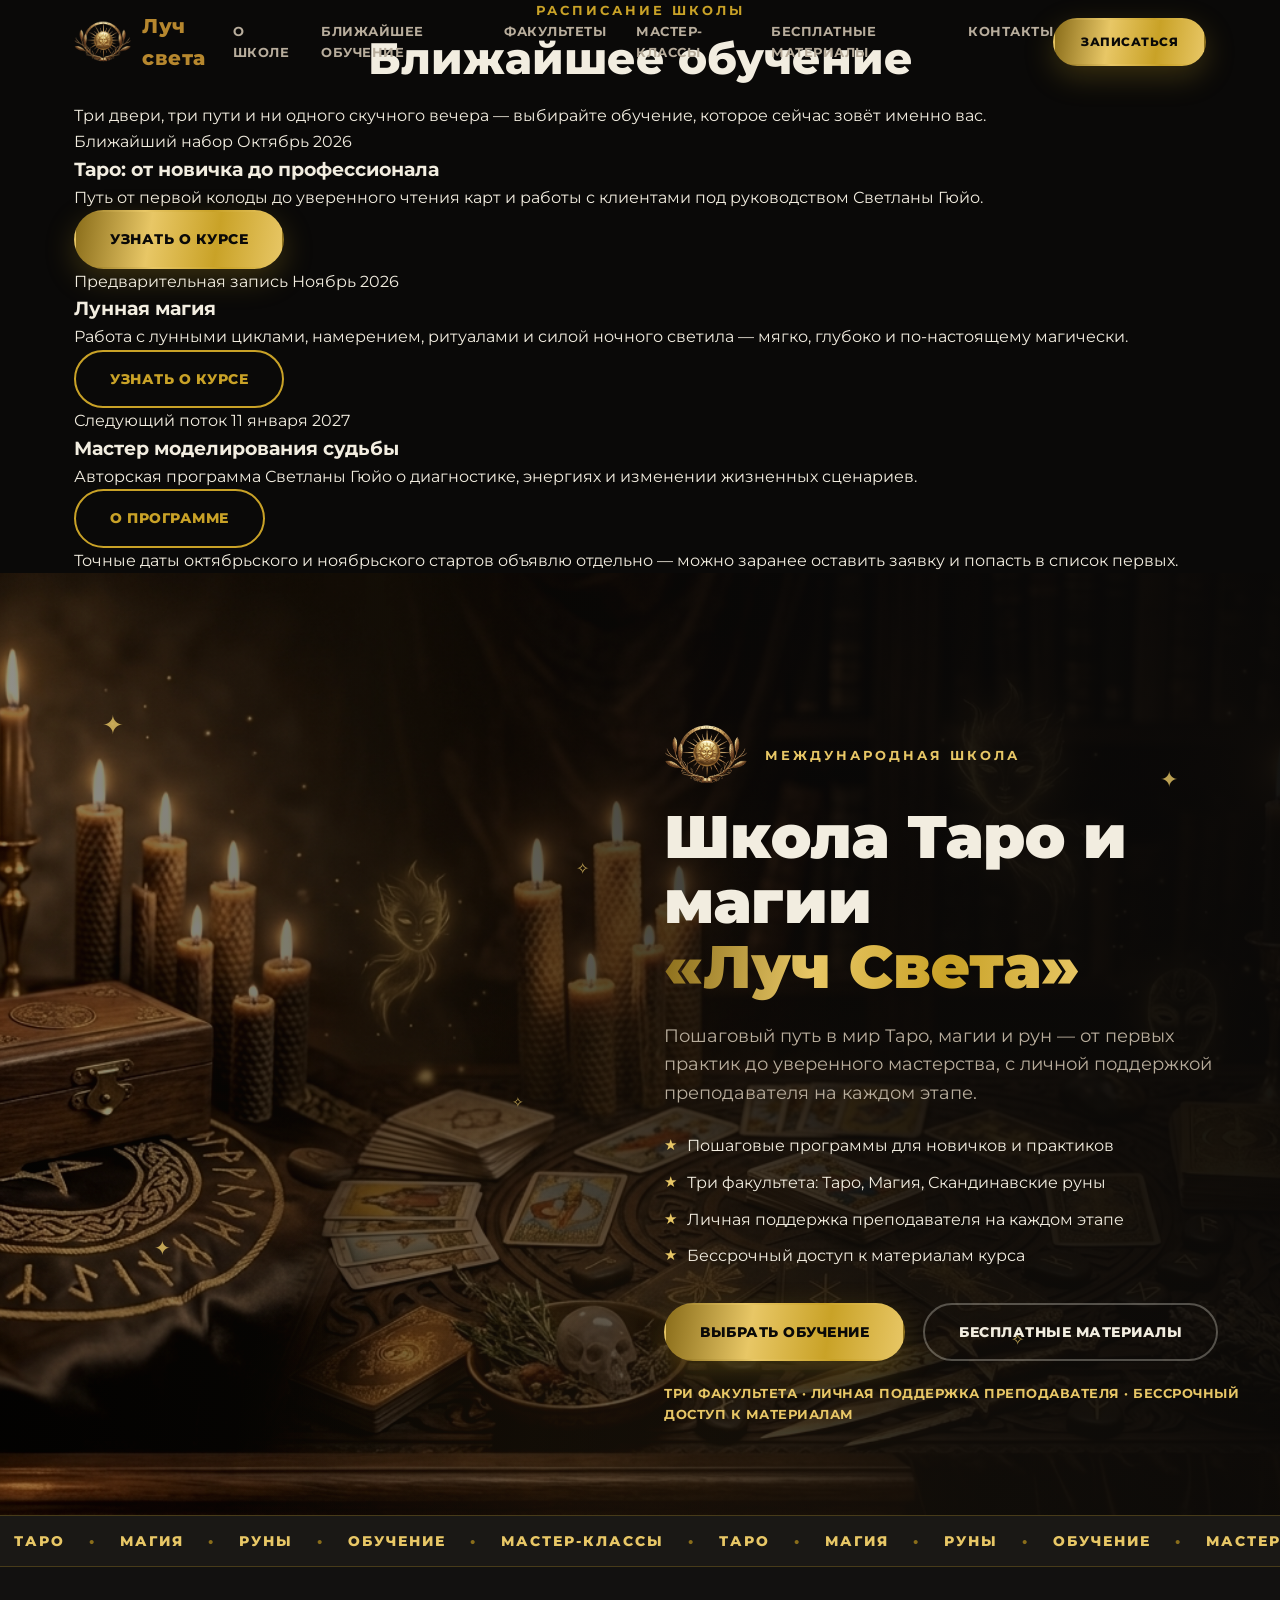
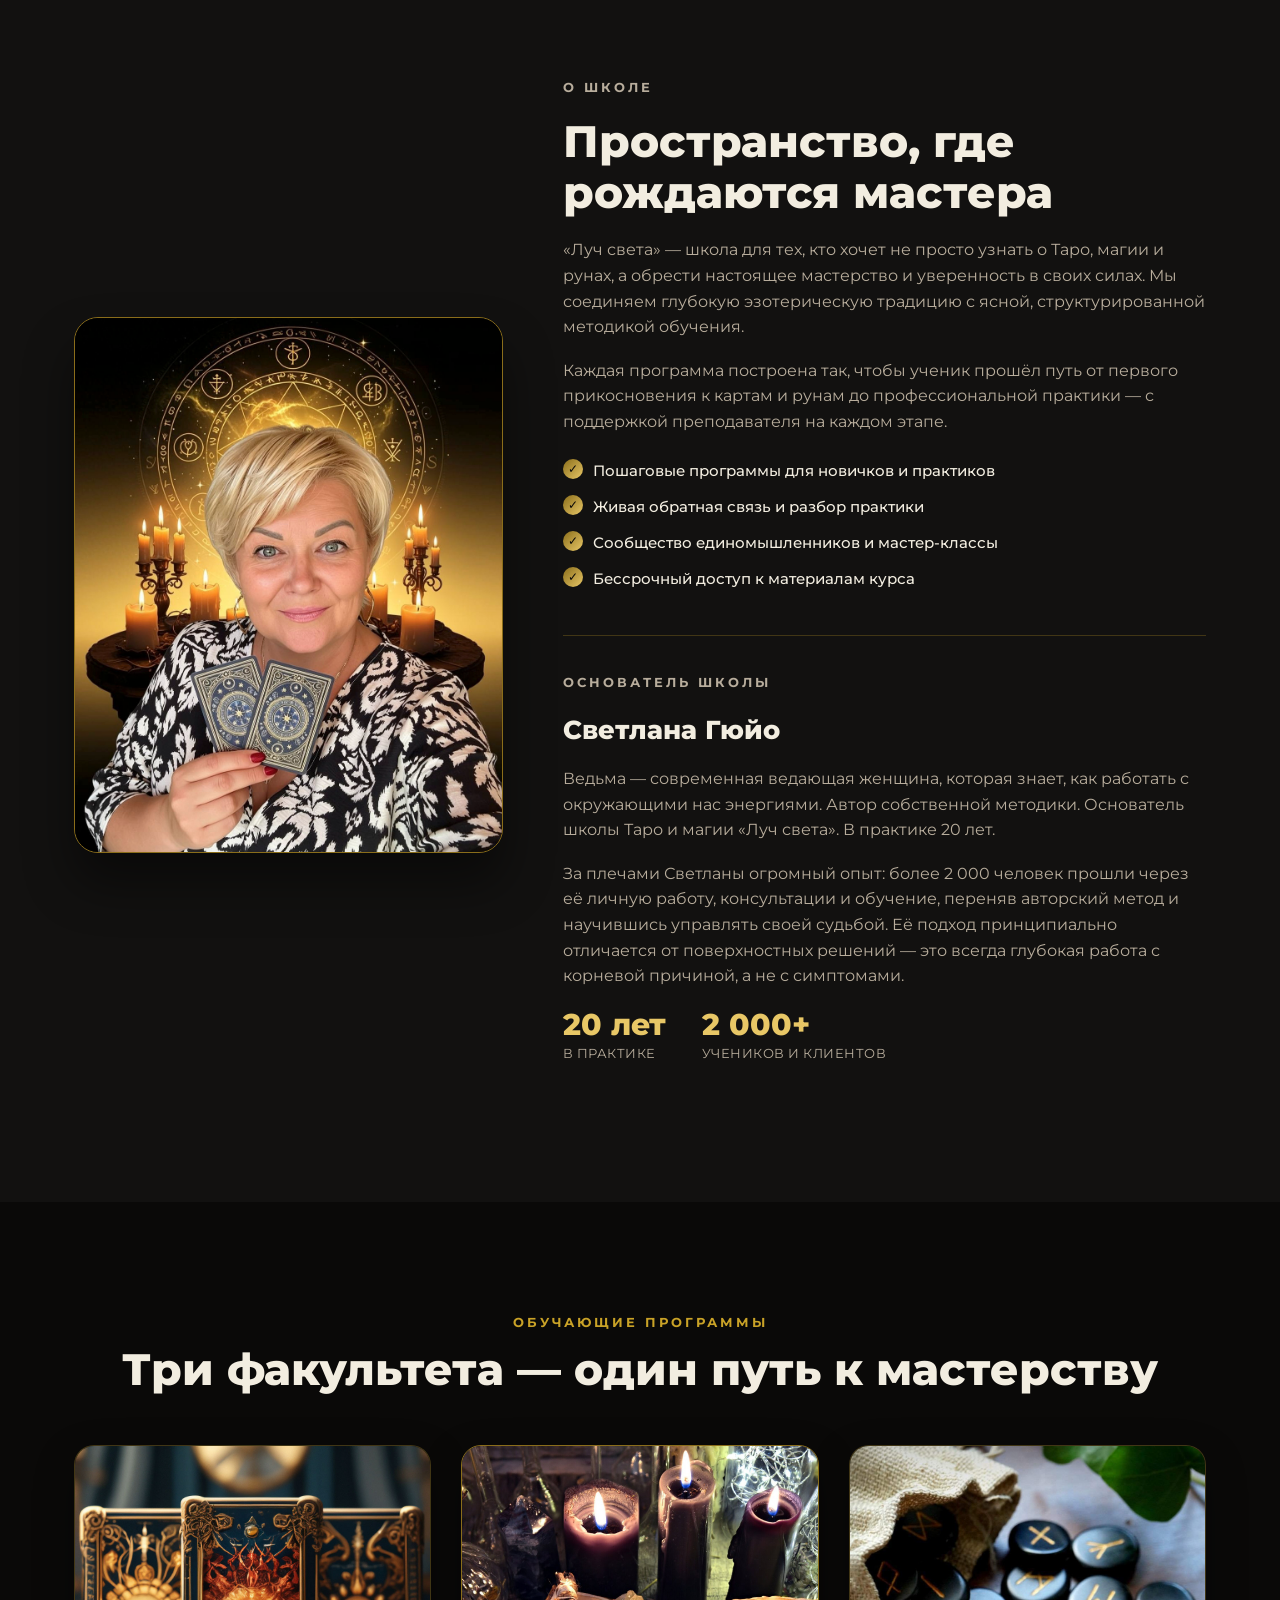
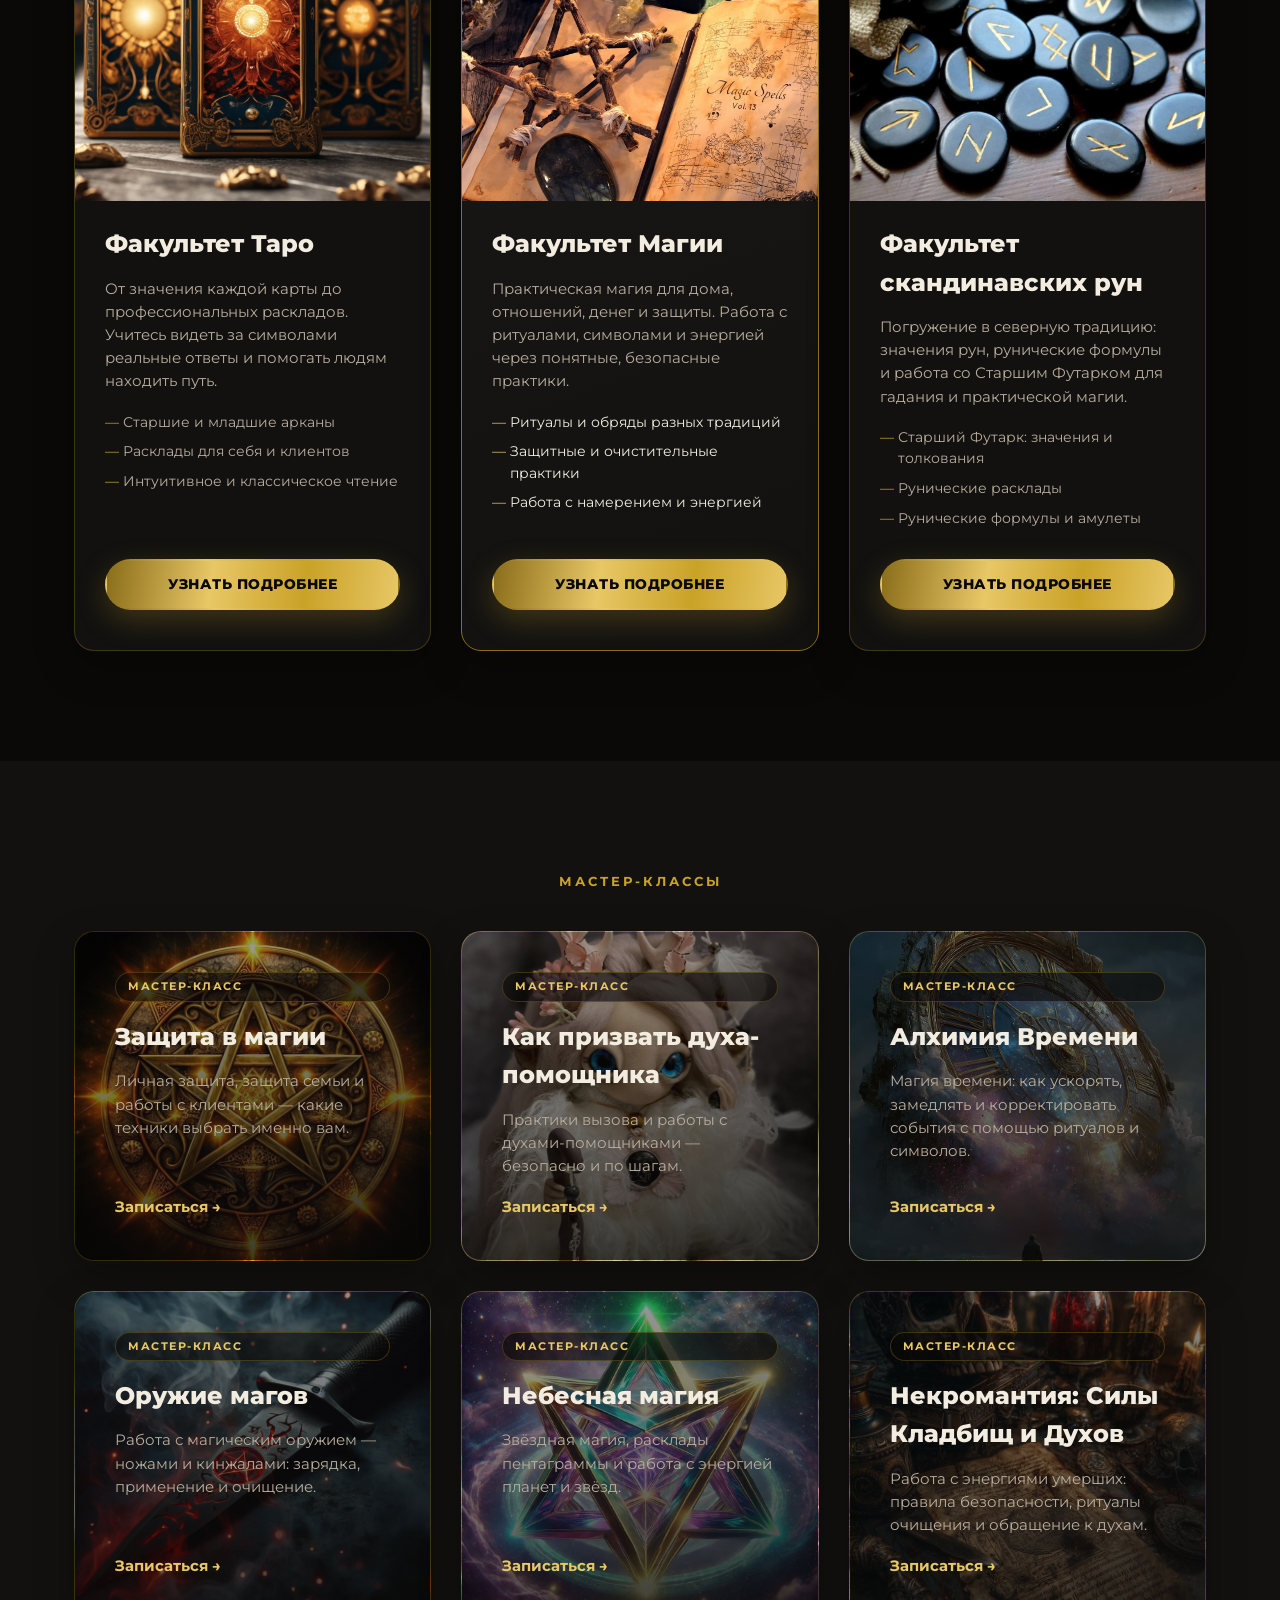
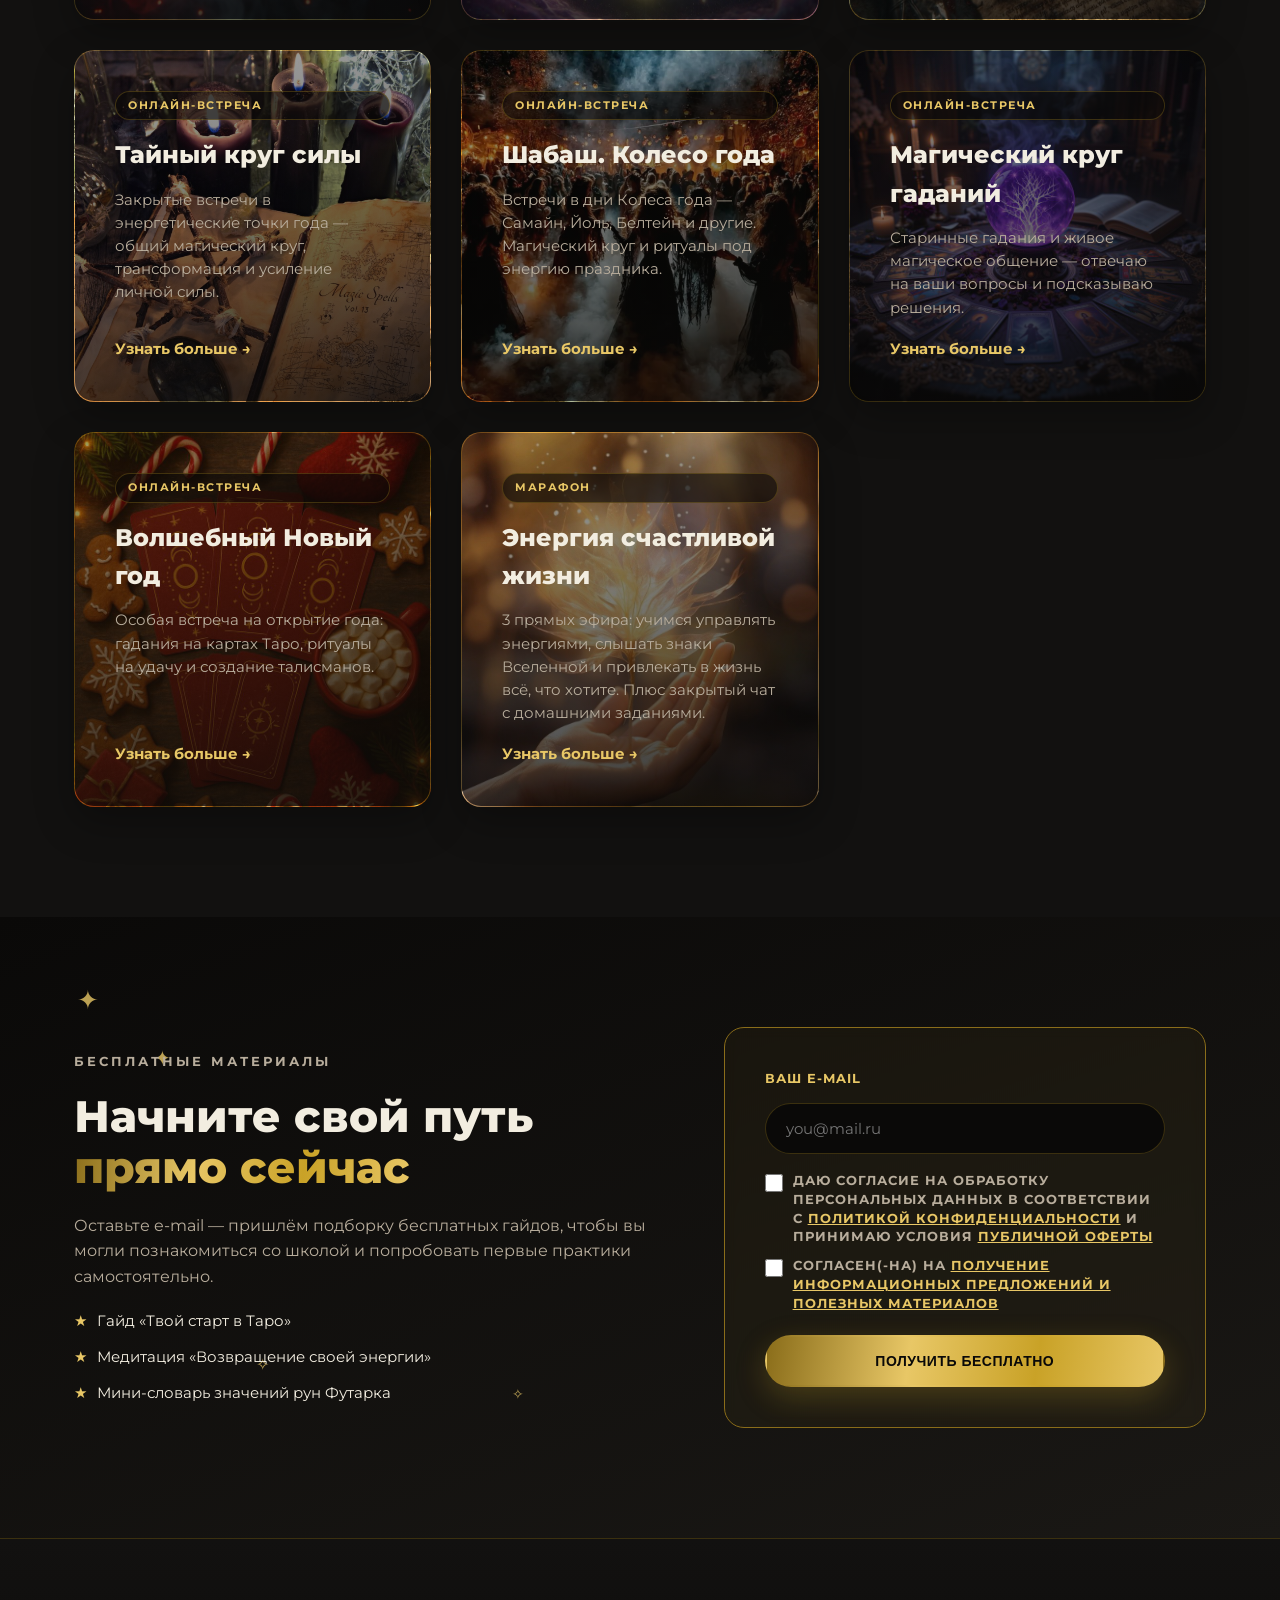
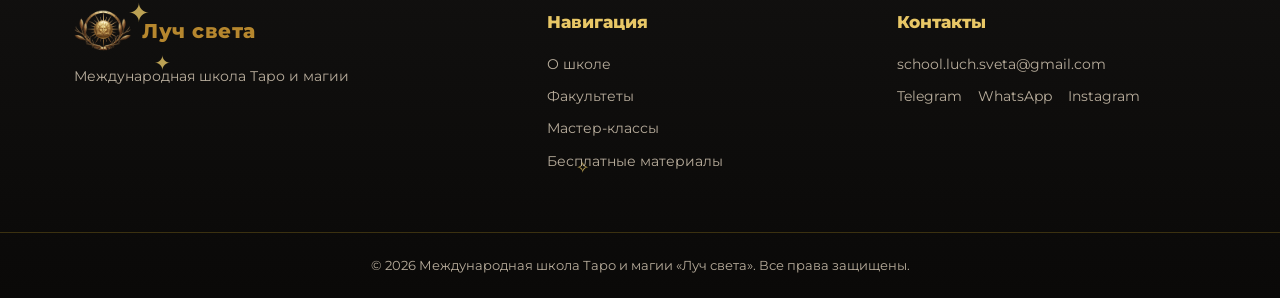
==== commit 80fdaa36: "Add files via upload" ====
--- a/index.html
+++ b/index.html
@@ -67,6 +67,7 @@
 
     <nav class="nav" id="nav">
       <a href="#about" class="nav__link">О школе</a>
+      <a href="#upcoming" class="nav__link">Ближайшее обучение</a>
       <a href="#programs" class="nav__link">Факультеты</a>
       <a href="#masterclasses" class="nav__link">Мастер-классы</a>
       <a href="#free" class="nav__link">Бесплатные материалы</a>
@@ -80,6 +81,51 @@
     </button>
   </div>
 </header>
+
+<!-- ===== UPCOMING TRAINING ===== -->
+<section class="upcoming" id="upcoming">
+  <div class="container">
+    <div class="upcoming__heading">
+      <p class="eyebrow center">Расписание школы</p>
+      <h2 class="section-title center">Ближайшее обучение</h2>
+      <p class="upcoming__intro">Три двери, три пути и ни одного скучного вечера — выбирайте обучение, которое сейчас зовёт именно вас.</p>
+    </div>
+
+    <div class="upcoming__grid">
+      <article class="upcoming-card upcoming-card--featured">
+        <div class="upcoming-card__topline">
+          <span class="upcoming-card__status"><span class="upcoming-card__dot"></span> Ближайший набор</span>
+          <span class="upcoming-card__month">Октябрь 2026</span>
+        </div>
+        <h3>Таро: от новичка до профессионала</h3>
+        <p>Путь от первой колоды до уверенного чтения карт и работы с клиентами под руководством Светланы Гюйо.</p>
+        <a class="btn btn--gold" href="fakultet-taro.html#courses">Узнать о курсе</a>
+      </article>
+
+      <article class="upcoming-card">
+        <div class="upcoming-card__topline">
+          <span class="upcoming-card__status">Предварительная запись</span>
+          <span class="upcoming-card__month">Ноябрь 2026</span>
+        </div>
+        <h3>Лунная магия</h3>
+        <p>Работа с лунными циклами, намерением, ритуалами и силой ночного светила — мягко, глубоко и по-настоящему магически.</p>
+        <a class="btn btn--outline" href="fakultet-magii.html#courses">Узнать о курсе</a>
+      </article>
+
+      <article class="upcoming-card">
+        <div class="upcoming-card__topline">
+          <span class="upcoming-card__status">Следующий поток</span>
+          <span class="upcoming-card__month">11 января 2027</span>
+        </div>
+        <h3>Мастер моделирования судьбы</h3>
+        <p>Авторская программа Светланы Гюйо о диагностике, энергиях и изменении жизненных сценариев.</p>
+        <a class="btn btn--outline" href="master-modelirovaniya-sudby.html">О программе</a>
+      </article>
+    </div>
+
+    <p class="upcoming__note">Точные даты октябрьского и ноябрьского стартов объявлю отдельно — можно заранее оставить заявку и попасть в список первых.</p>
+  </div>
+</section>
 
 <!-- ===== HERO ===== -->
 <section class="hero hero--photo" id="hero">
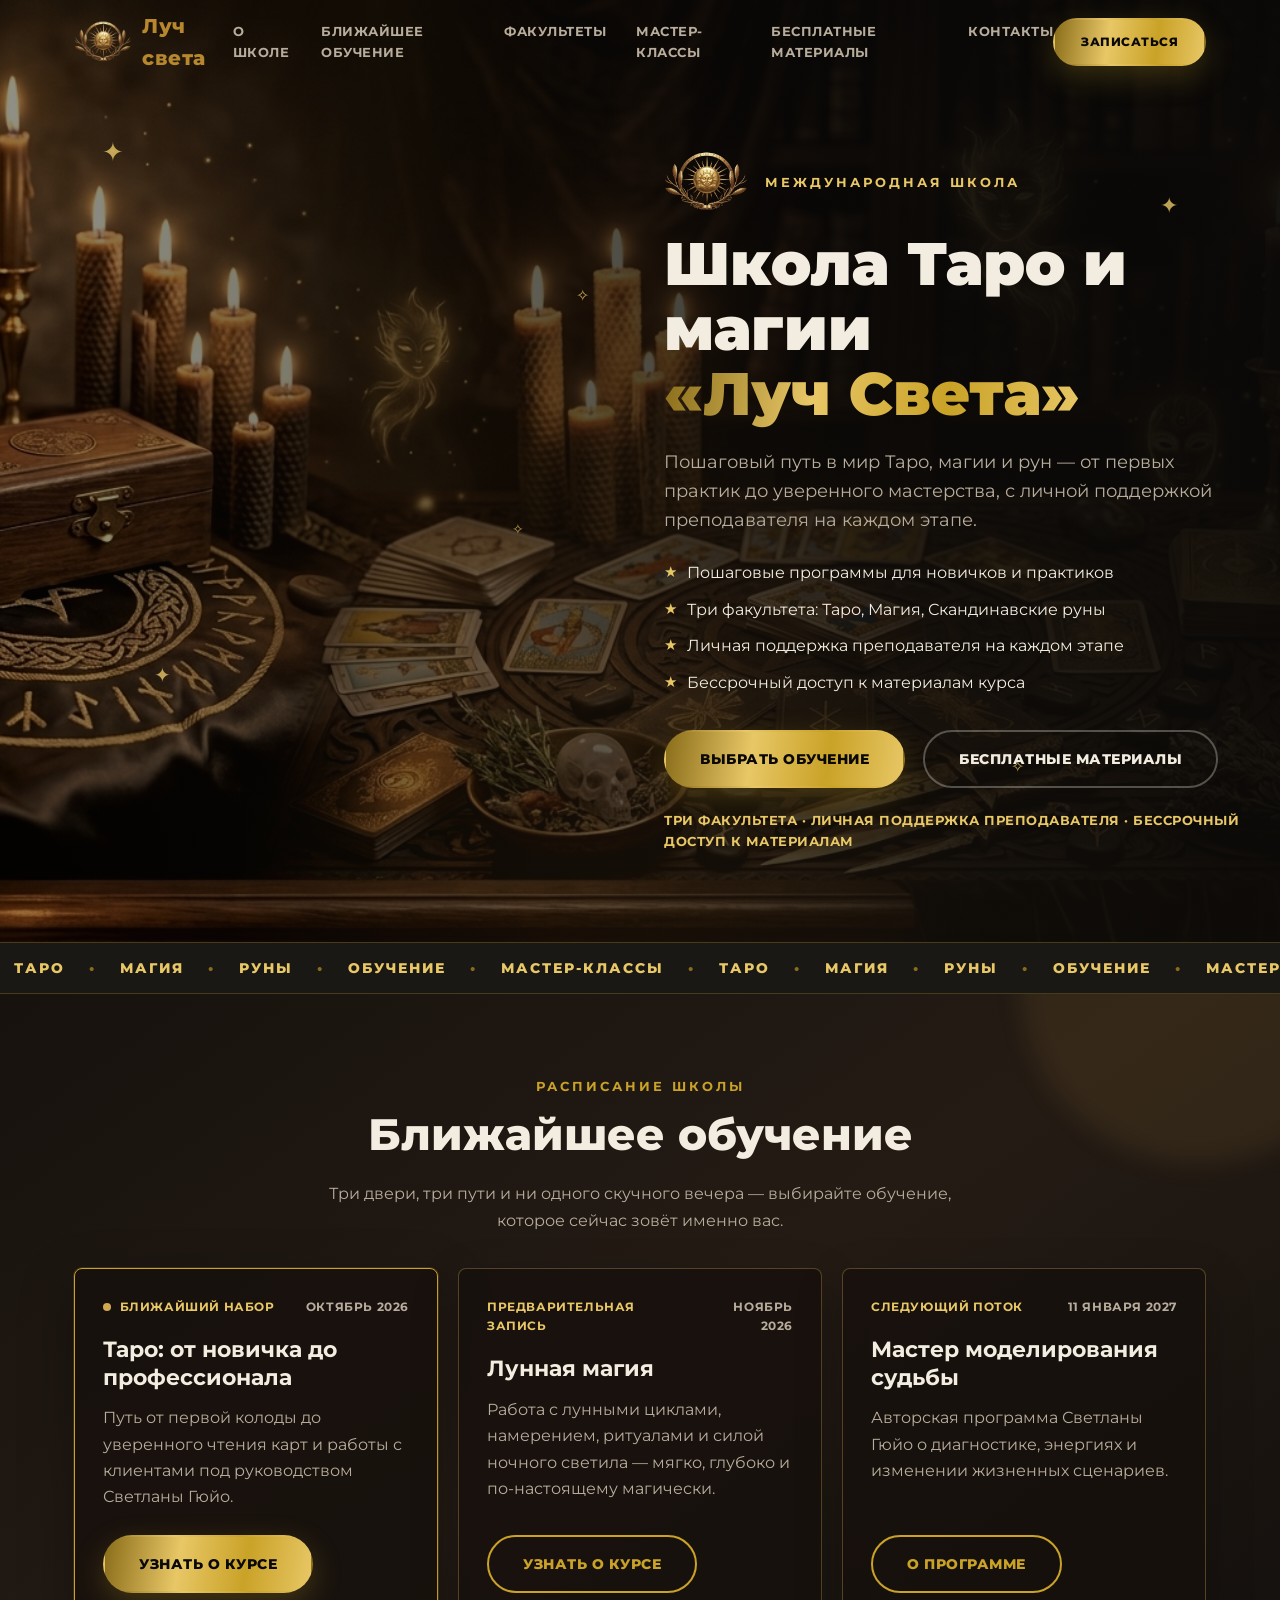
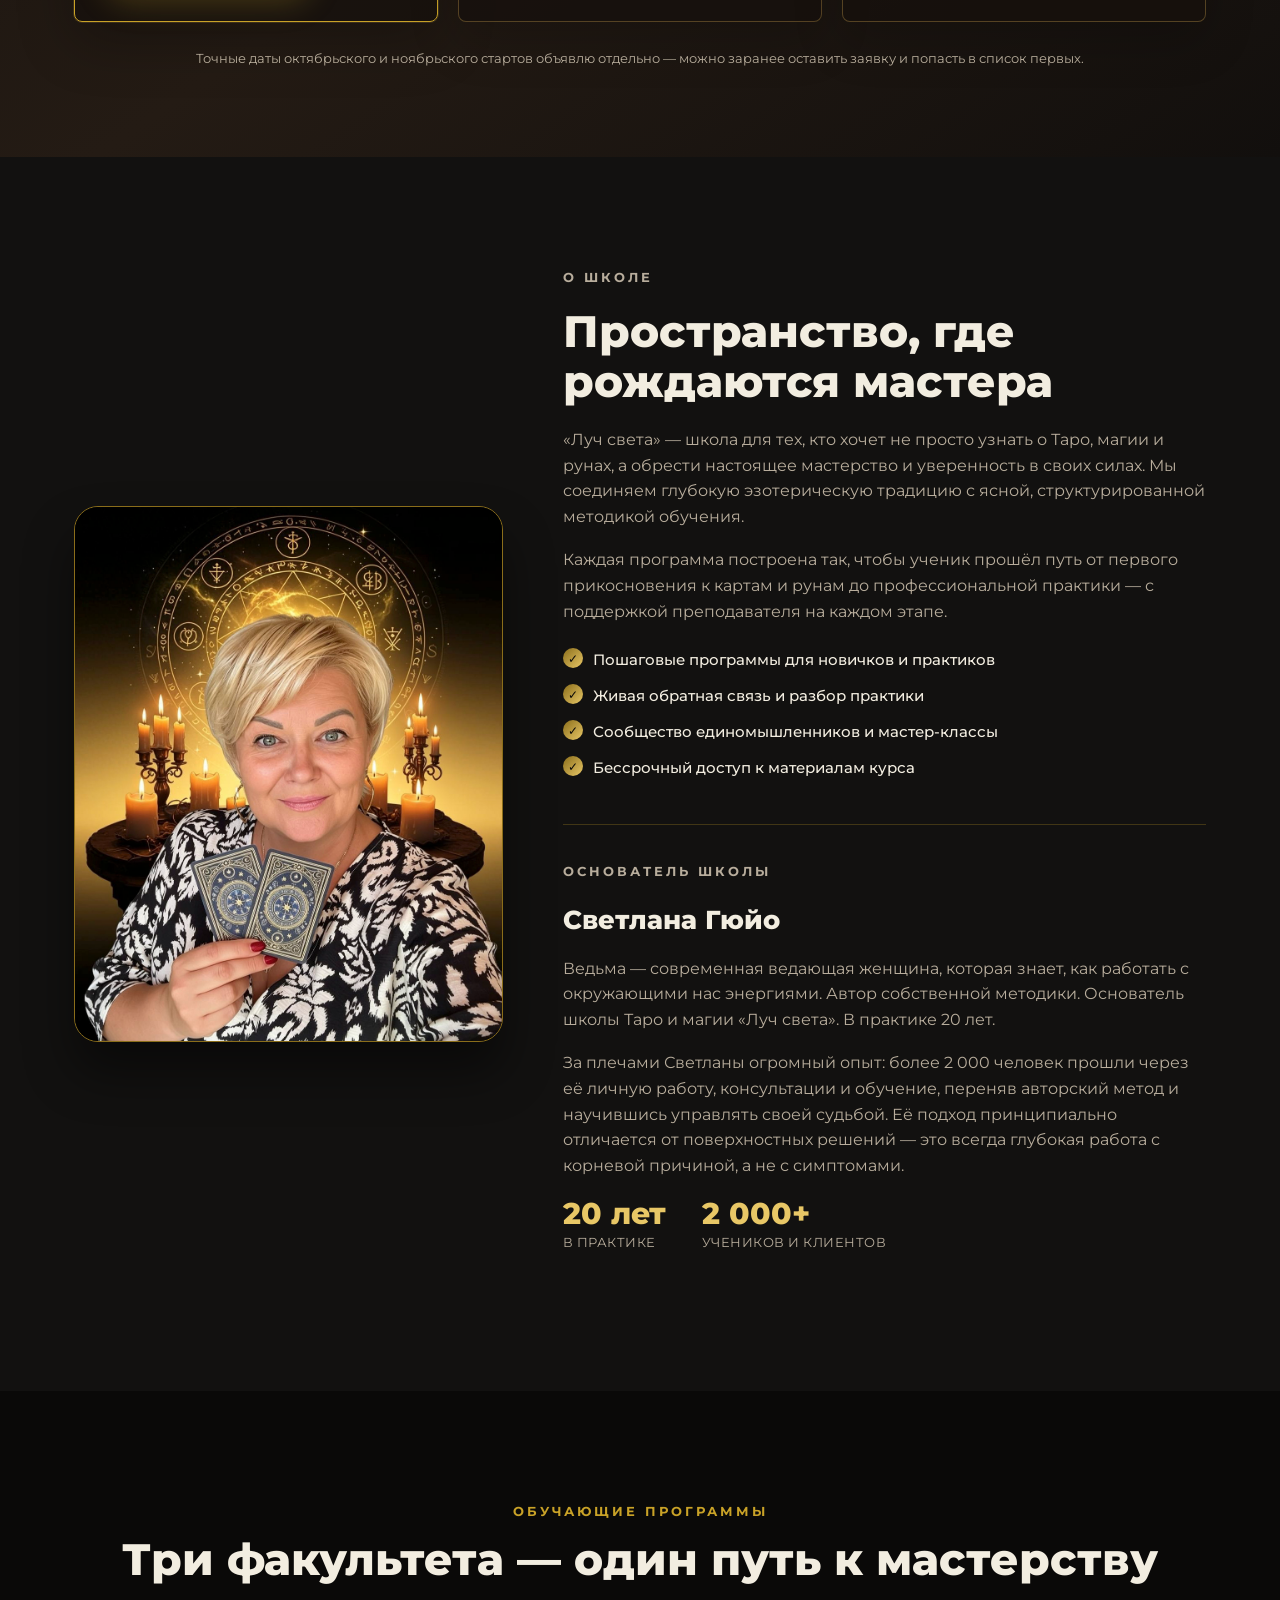
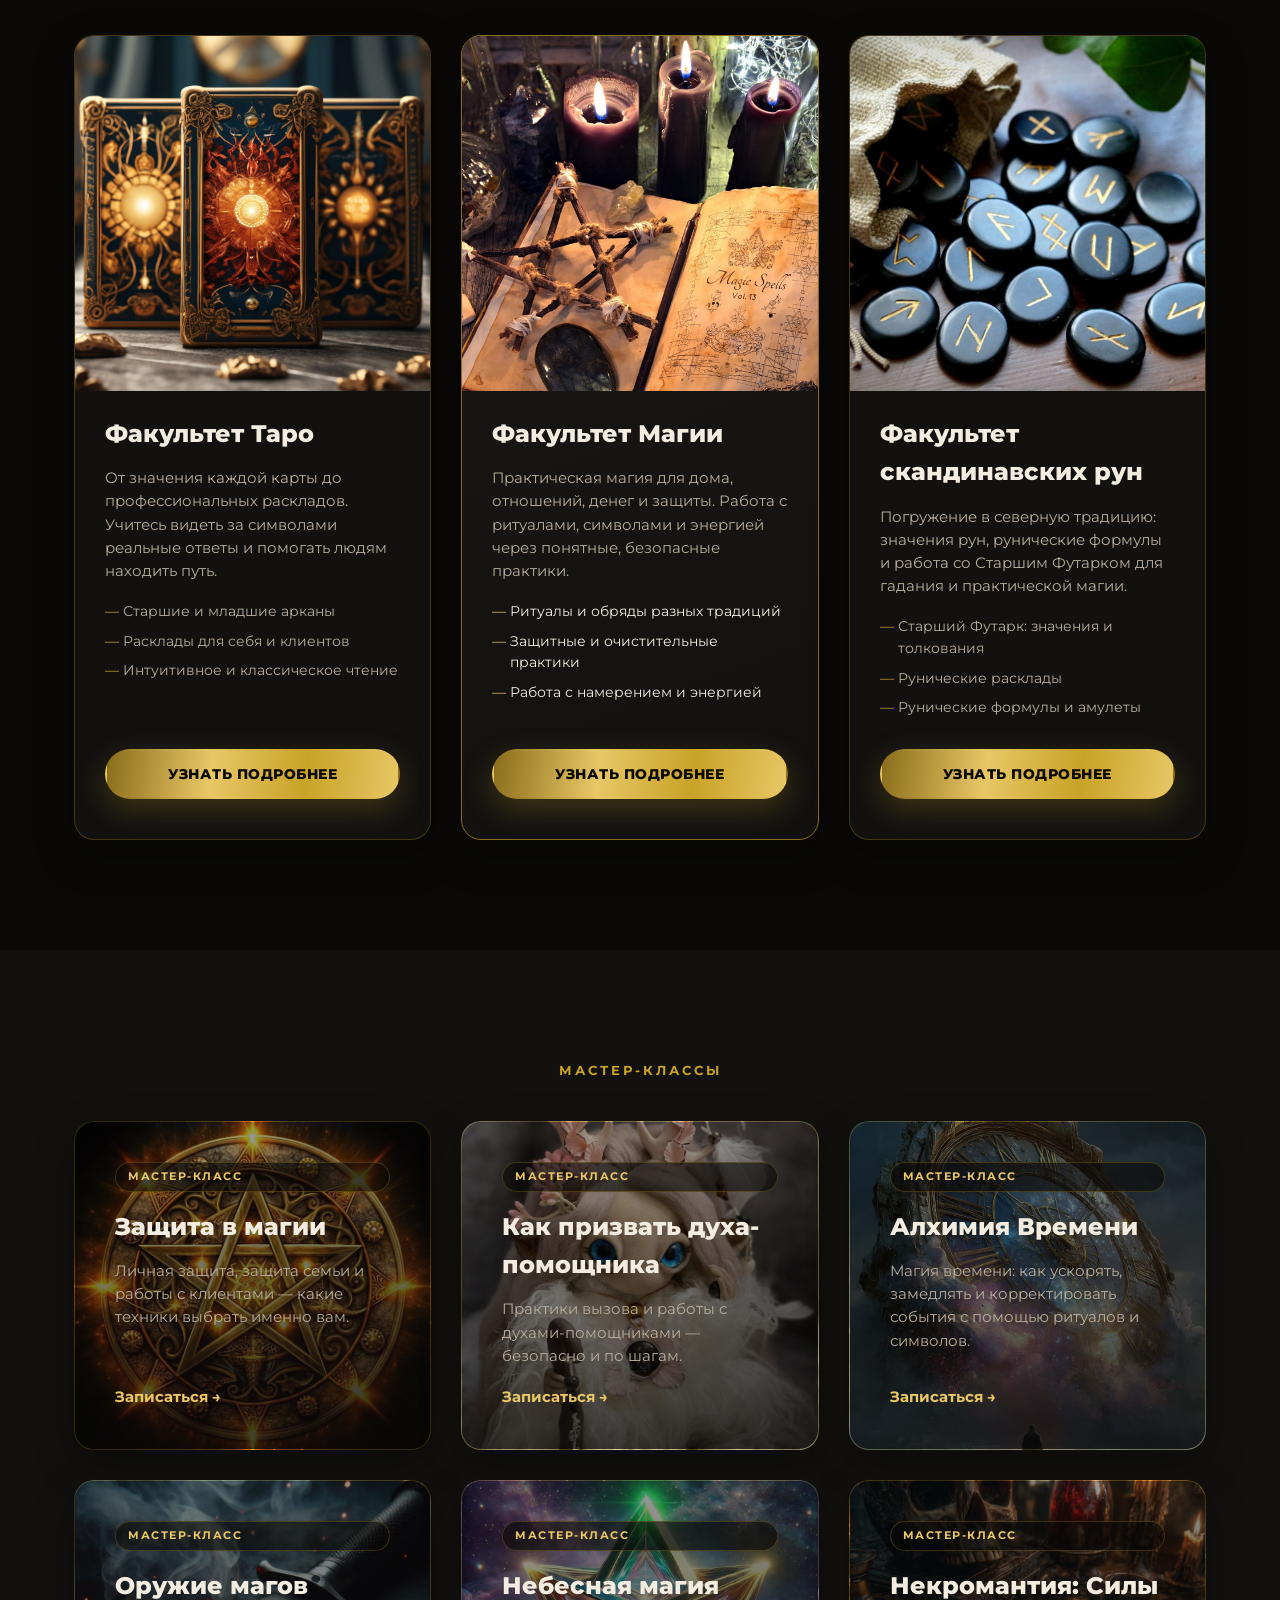
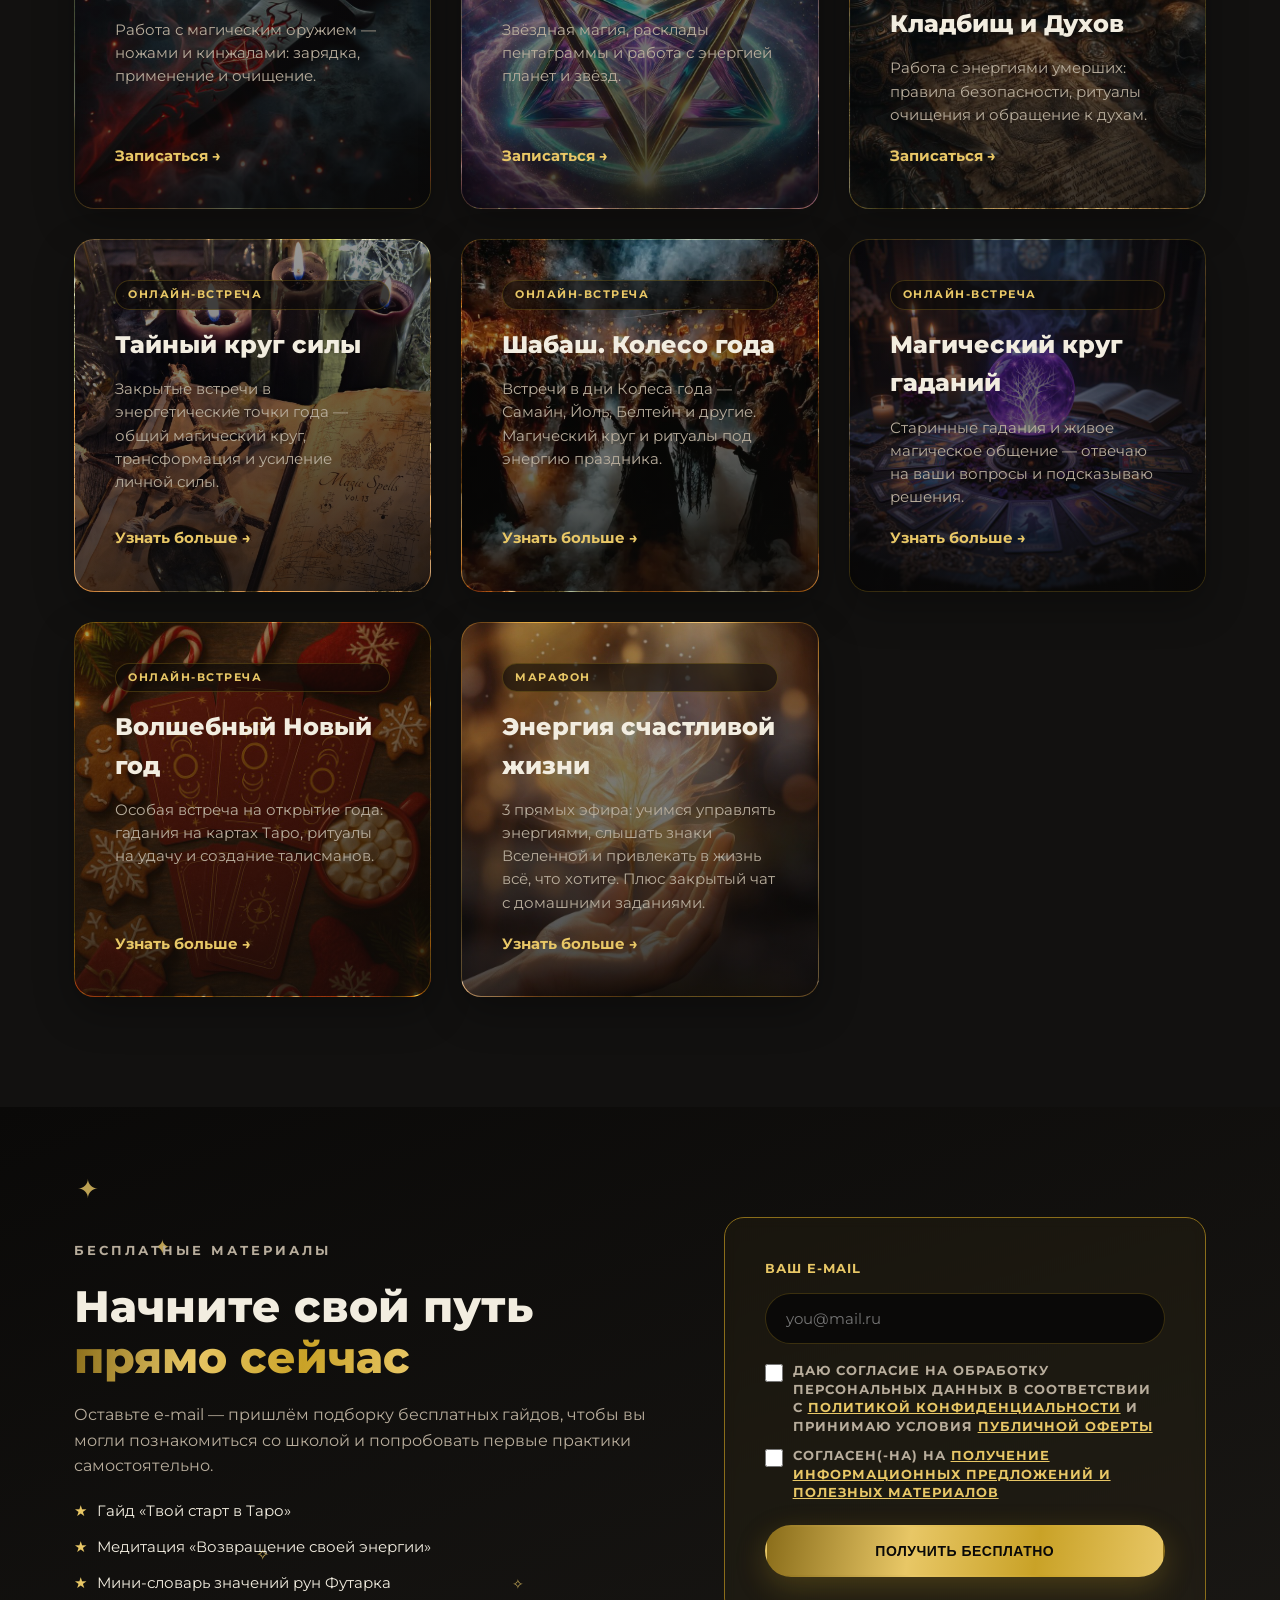
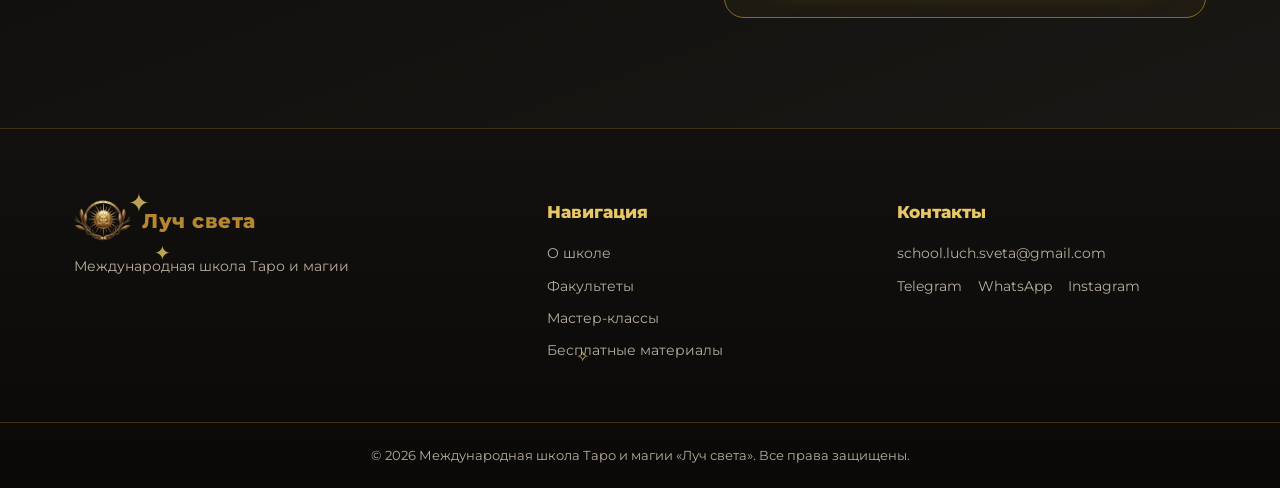
==== commit e58a8d35: "Add files via upload" ====
--- a/index.html
+++ b/index.html
@@ -82,51 +82,6 @@
   </div>
 </header>
 
-<!-- ===== UPCOMING TRAINING ===== -->
-<section class="upcoming" id="upcoming">
-  <div class="container">
-    <div class="upcoming__heading">
-      <p class="eyebrow center">Расписание школы</p>
-      <h2 class="section-title center">Ближайшее обучение</h2>
-      <p class="upcoming__intro">Три двери, три пути и ни одного скучного вечера — выбирайте обучение, которое сейчас зовёт именно вас.</p>
-    </div>
-
-    <div class="upcoming__grid">
-      <article class="upcoming-card upcoming-card--featured">
-        <div class="upcoming-card__topline">
-          <span class="upcoming-card__status"><span class="upcoming-card__dot"></span> Ближайший набор</span>
-          <span class="upcoming-card__month">Октябрь 2026</span>
-        </div>
-        <h3>Таро: от новичка до профессионала</h3>
-        <p>Путь от первой колоды до уверенного чтения карт и работы с клиентами под руководством Светланы Гюйо.</p>
-        <a class="btn btn--gold" href="fakultet-taro.html#courses">Узнать о курсе</a>
-      </article>
-
-      <article class="upcoming-card">
-        <div class="upcoming-card__topline">
-          <span class="upcoming-card__status">Предварительная запись</span>
-          <span class="upcoming-card__month">Ноябрь 2026</span>
-        </div>
-        <h3>Лунная магия</h3>
-        <p>Работа с лунными циклами, намерением, ритуалами и силой ночного светила — мягко, глубоко и по-настоящему магически.</p>
-        <a class="btn btn--outline" href="fakultet-magii.html#courses">Узнать о курсе</a>
-      </article>
-
-      <article class="upcoming-card">
-        <div class="upcoming-card__topline">
-          <span class="upcoming-card__status">Следующий поток</span>
-          <span class="upcoming-card__month">11 января 2027</span>
-        </div>
-        <h3>Мастер моделирования судьбы</h3>
-        <p>Авторская программа Светланы Гюйо о диагностике, энергиях и изменении жизненных сценариев.</p>
-        <a class="btn btn--outline" href="master-modelirovaniya-sudby.html">О программе</a>
-      </article>
-    </div>
-
-    <p class="upcoming__note">Точные даты октябрьского и ноябрьского стартов объявлю отдельно — можно заранее оставить заявку и попасть в список первых.</p>
-  </div>
-</section>
-
 <!-- ===== HERO ===== -->
 <section class="hero hero--photo" id="hero">
   <div class="hero__bg">
@@ -176,6 +131,51 @@
     <span>ТАРО</span><span class="dot">•</span><span>МАГИЯ</span><span class="dot">•</span><span>РУНЫ</span><span class="dot">•</span><span>ОБУЧЕНИЕ</span><span class="dot">•</span><span>МАСТЕР-КЛАССЫ</span><span class="dot">•</span>
   </div>
 </div>
+
+<!-- ===== UPCOMING TRAINING ===== -->
+<section class="upcoming" id="upcoming">
+  <div class="container">
+    <div class="upcoming__heading">
+      <p class="eyebrow center">Расписание школы</p>
+      <h2 class="section-title center">Ближайшее обучение</h2>
+      <p class="upcoming__intro">Три двери, три пути и ни одного скучного вечера — выбирайте обучение, которое сейчас зовёт именно вас.</p>
+    </div>
+
+    <div class="upcoming__grid">
+      <article class="upcoming-card upcoming-card--featured">
+        <div class="upcoming-card__topline">
+          <span class="upcoming-card__status"><span class="upcoming-card__dot"></span> Ближайший набор</span>
+          <span class="upcoming-card__month">Октябрь 2026</span>
+        </div>
+        <h3>Таро: от новичка до профессионала</h3>
+        <p>Путь от первой колоды до уверенного чтения карт и работы с клиентами под руководством Светланы Гюйо.</p>
+        <a class="btn btn--gold" href="fakultet-taro.html#tarot-professional">Узнать о курсе</a>
+      </article>
+
+      <article class="upcoming-card">
+        <div class="upcoming-card__topline">
+          <span class="upcoming-card__status">Предварительная запись</span>
+          <span class="upcoming-card__month">Ноябрь 2026</span>
+        </div>
+        <h3>Лунная магия</h3>
+        <p>Работа с лунными циклами, намерением, ритуалами и силой ночного светила — мягко, глубоко и по-настоящему магически.</p>
+        <a class="btn btn--outline" href="fakultet-magii.html#lunnaya-magiya">Узнать о курсе</a>
+      </article>
+
+      <article class="upcoming-card">
+        <div class="upcoming-card__topline">
+          <span class="upcoming-card__status">Следующий поток</span>
+          <span class="upcoming-card__month">11 января 2027</span>
+        </div>
+        <h3>Мастер моделирования судьбы</h3>
+        <p>Авторская программа Светланы Гюйо о диагностике, энергиях и изменении жизненных сценариев.</p>
+        <a class="btn btn--outline" href="master-modelirovaniya-sudby.html">О программе</a>
+      </article>
+    </div>
+
+    <p class="upcoming__note">Точные даты октябрьского и ноябрьского стартов объявлю отдельно — можно заранее оставить заявку и попасть в список первых.</p>
+  </div>
+</section>
 
 <!-- ===== ABOUT ===== -->
 <section class="about" id="about">
--- a/css/style.css
+++ b/css/style.css
@@ -647,6 +647,126 @@
 .reveal.is-visible {
   opacity: 1;
   transform: translateY(0);
+}
+
+/* ===== UPCOMING TRAINING ===== */
+.upcoming {
+  position: relative;
+  padding: 82px 0 88px;
+  background: linear-gradient(145deg, #17120e 0%, #241b14 50%, #120f0d 100%);
+  overflow: hidden;
+}
+.upcoming::before {
+  content: '';
+  position: absolute;
+  width: 360px;
+  height: 360px;
+  border-radius: 50%;
+  background: rgba(201, 160, 74, 0.10);
+  filter: blur(12px);
+  top: -190px;
+  right: -100px;
+}
+.upcoming__heading,
+.upcoming__grid,
+.upcoming__note {
+  position: relative;
+  z-index: 1;
+}
+.upcoming__heading .section-title { color: var(--text); }
+.upcoming__intro {
+  max-width: 650px;
+  margin: 0 auto 34px;
+  color: var(--text-muted);
+  text-align: center;
+  line-height: 1.7;
+}
+.upcoming__grid {
+  display: grid;
+  grid-template-columns: repeat(3, 1fr);
+  gap: 20px;
+}
+.upcoming-card {
+  position: relative;
+  display: flex;
+  flex-direction: column;
+  min-height: 280px;
+  padding: 28px;
+  border: 1px solid rgba(201, 160, 74, 0.35);
+  border-radius: 8px;
+  background: rgba(22, 17, 13, 0.82);
+  box-shadow: 0 18px 50px rgba(0, 0, 0, 0.20);
+}
+.upcoming-card--featured {
+  border-color: var(--gold);
+  box-shadow: 0 0 0 1px rgba(201, 160, 74, 0.18), 0 18px 55px rgba(0, 0, 0, 0.28);
+}
+.upcoming-card--featured::after {
+  content: '';
+  position: absolute;
+  inset: -1px;
+  border-radius: 8px;
+  pointer-events: none;
+  animation: upcomingGlow 2.8s ease-in-out infinite;
+}
+@keyframes upcomingGlow {
+  0%, 100% { box-shadow: 0 0 0 0 rgba(201, 160, 74, 0); }
+  50% { box-shadow: 0 0 24px 2px rgba(201, 160, 74, 0.20); }
+}
+.upcoming-card__topline {
+  display: flex;
+  align-items: center;
+  justify-content: space-between;
+  gap: 12px;
+  margin-bottom: 20px;
+}
+.upcoming-card__status,
+.upcoming-card__month {
+  color: var(--gold-light);
+  font-size: 12px;
+  font-weight: 700;
+  letter-spacing: 0.05em;
+  text-transform: uppercase;
+}
+.upcoming-card__month { color: var(--text-muted); text-align: right; }
+.upcoming-card__dot {
+  display: inline-block;
+  width: 8px;
+  height: 8px;
+  margin-right: 5px;
+  border-radius: 50%;
+  background: #d3a94f;
+  box-shadow: 0 0 0 0 rgba(211, 169, 79, 0.6);
+  animation: upcomingDot 1.8s ease-in-out infinite;
+}
+@keyframes upcomingDot {
+  0%, 100% { box-shadow: 0 0 0 0 rgba(211, 169, 79, 0.55); }
+  50% { box-shadow: 0 0 0 7px rgba(211, 169, 79, 0); }
+}
+.upcoming-card h3 {
+  margin-bottom: 14px;
+  color: var(--text);
+  font-family: var(--font-head);
+  font-size: 22px;
+  line-height: 1.25;
+}
+.upcoming-card p {
+  flex: 1;
+  margin-bottom: 24px;
+  color: var(--text-muted);
+  line-height: 1.65;
+}
+.upcoming-card .btn { align-self: flex-start; }
+.upcoming__note {
+  margin: 26px auto 0;
+  color: var(--text-muted);
+  font-size: 13px;
+  text-align: center;
+}
+
+@media (prefers-reduced-motion: reduce) {
+  .upcoming-card--featured::after,
+  .upcoming-card__dot { animation: none; }
 }
 
 /* ===== RESPONSIVE ===== */
@@ -678,5 +798,6 @@
   }
   .about__media { max-width: 320px; margin: 0 auto; }
   .programs__grid, .mc__grid { grid-template-columns: 1fr; }
+  .upcoming__grid { grid-template-columns: 1fr; }
   .footer__inner { grid-template-columns: 1fr; }
 }
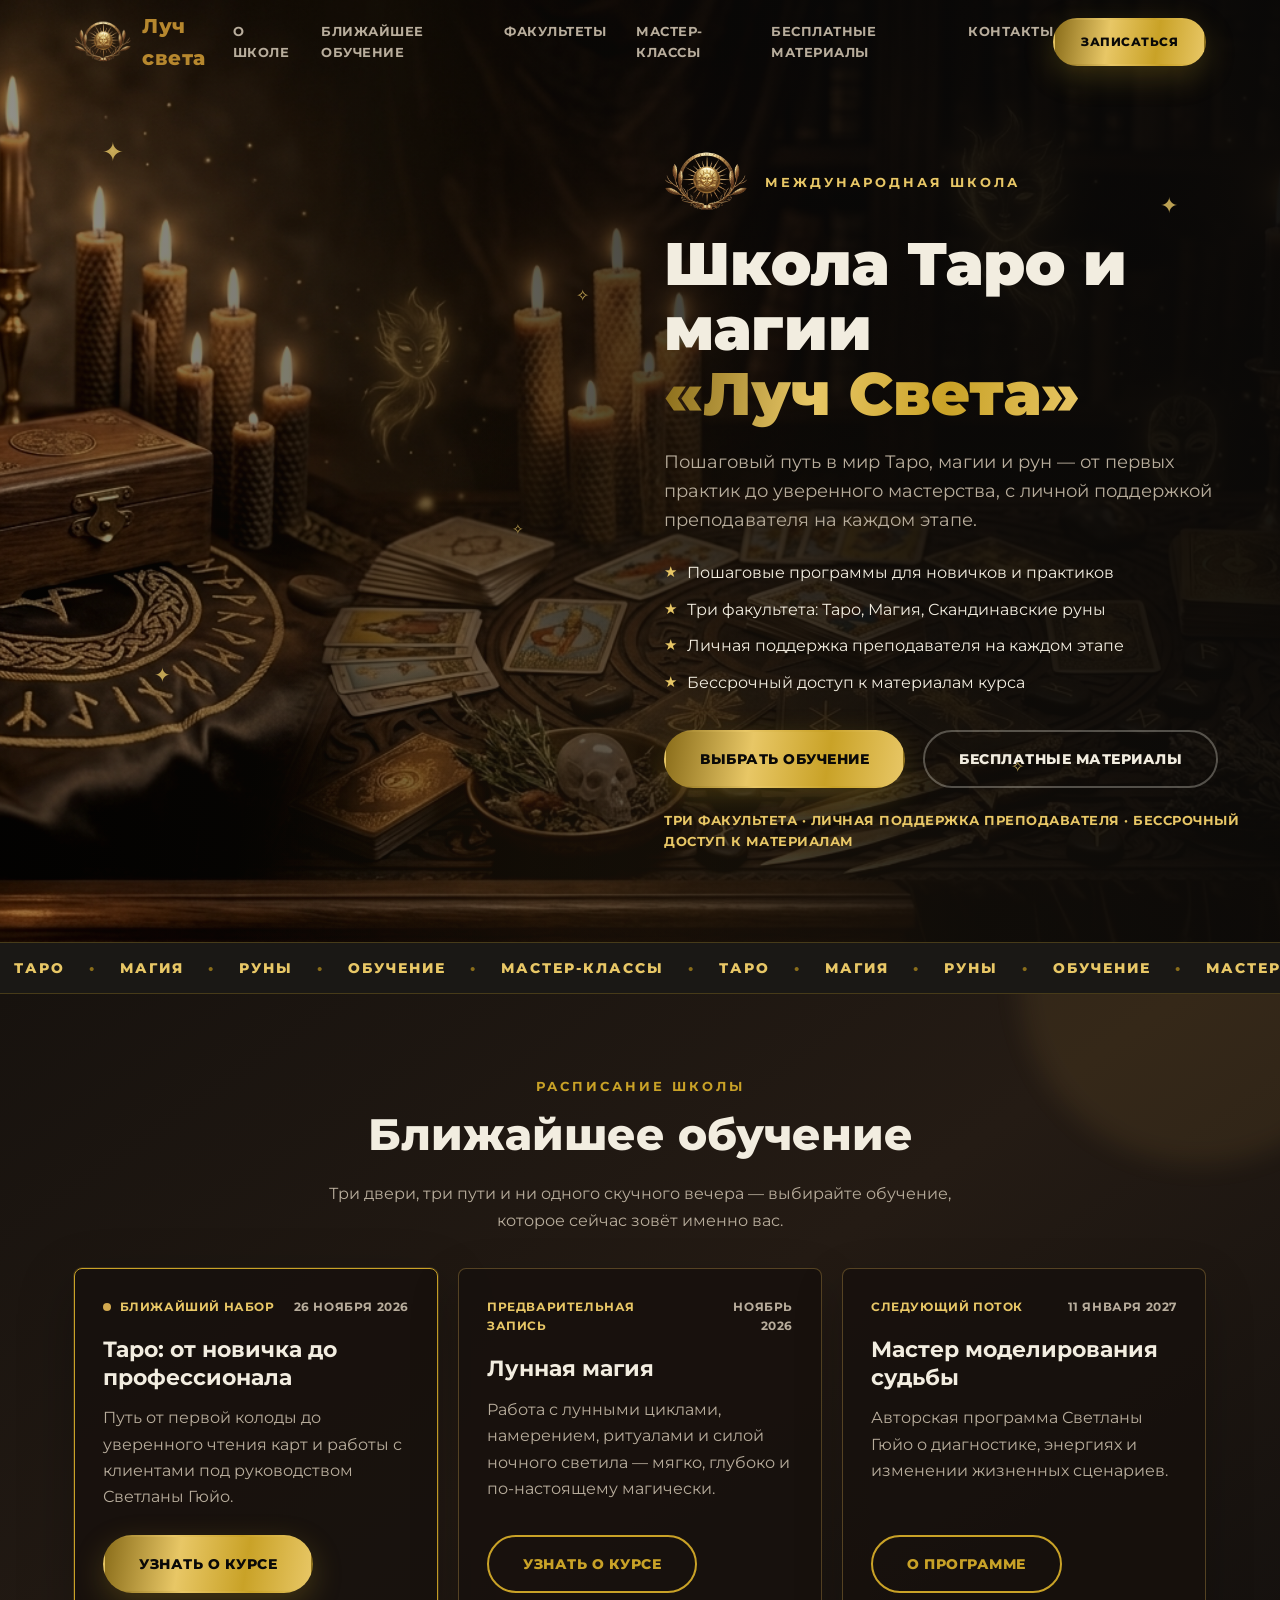
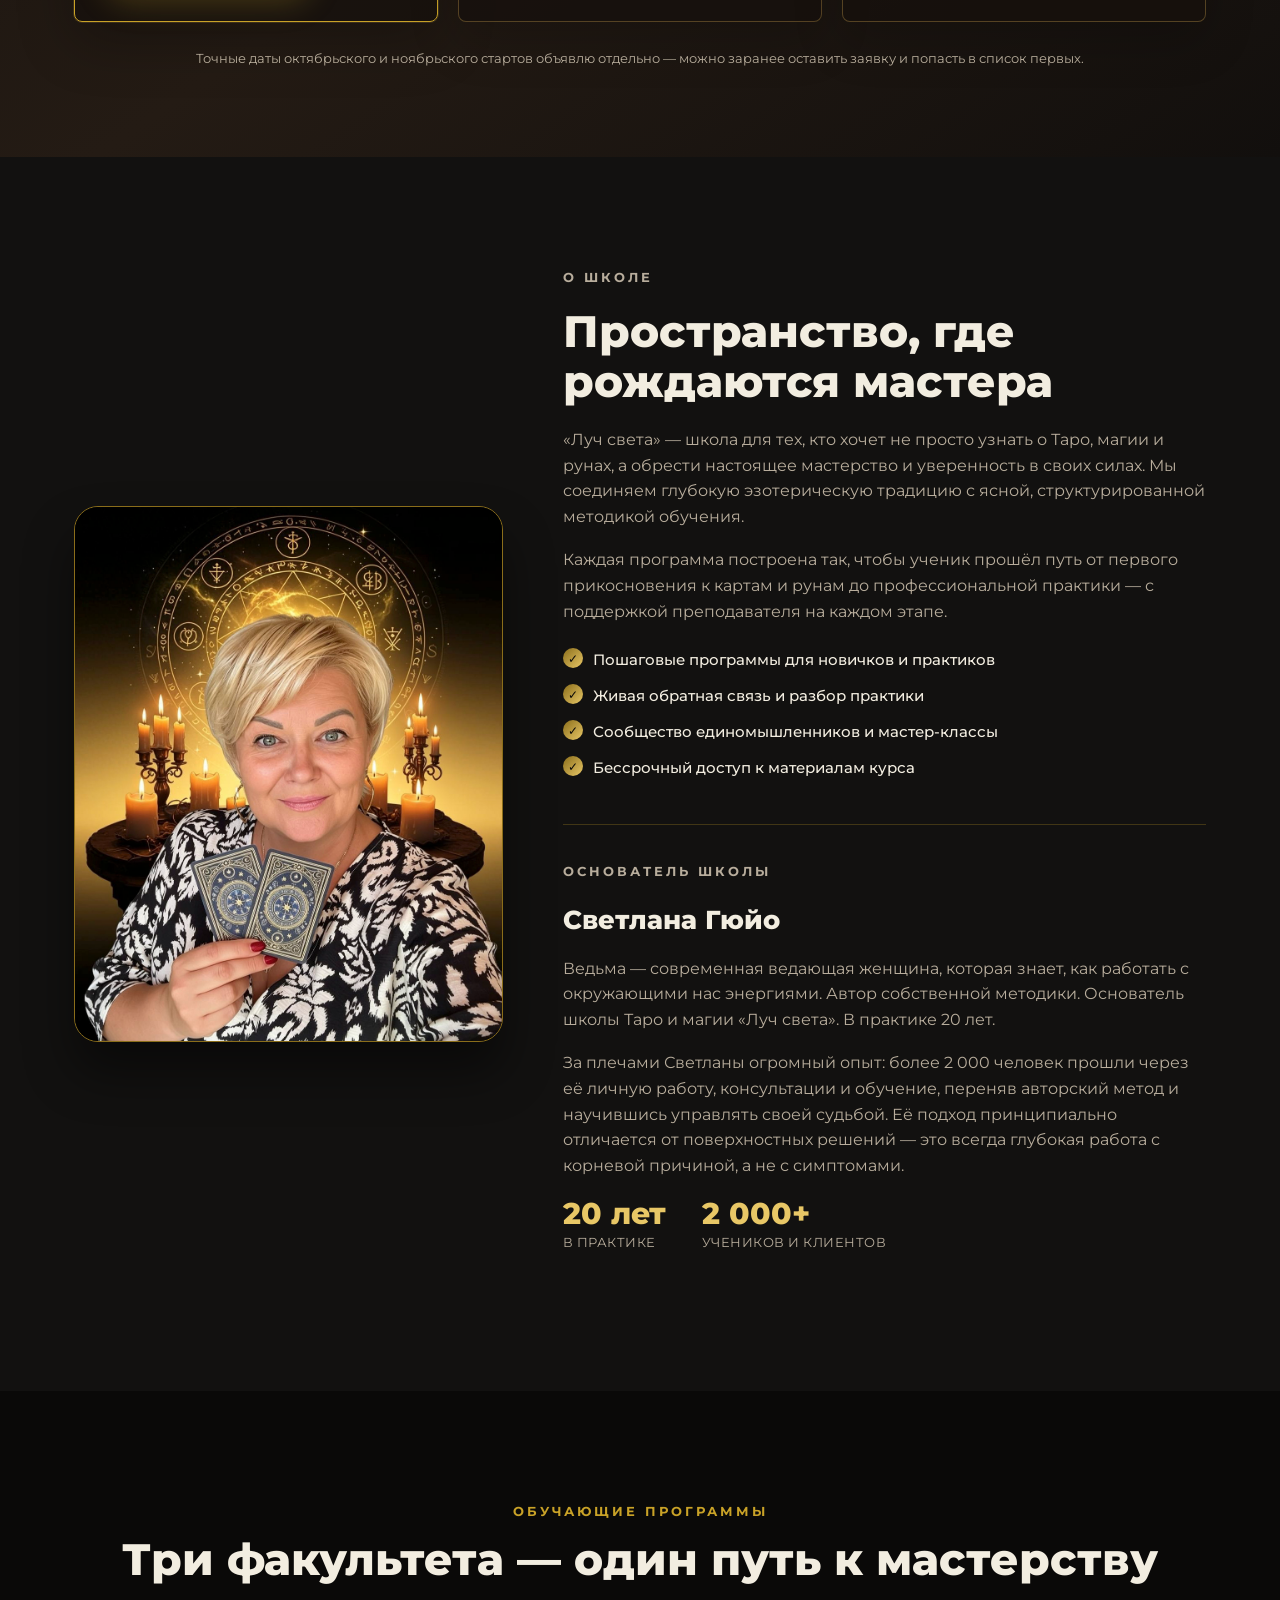
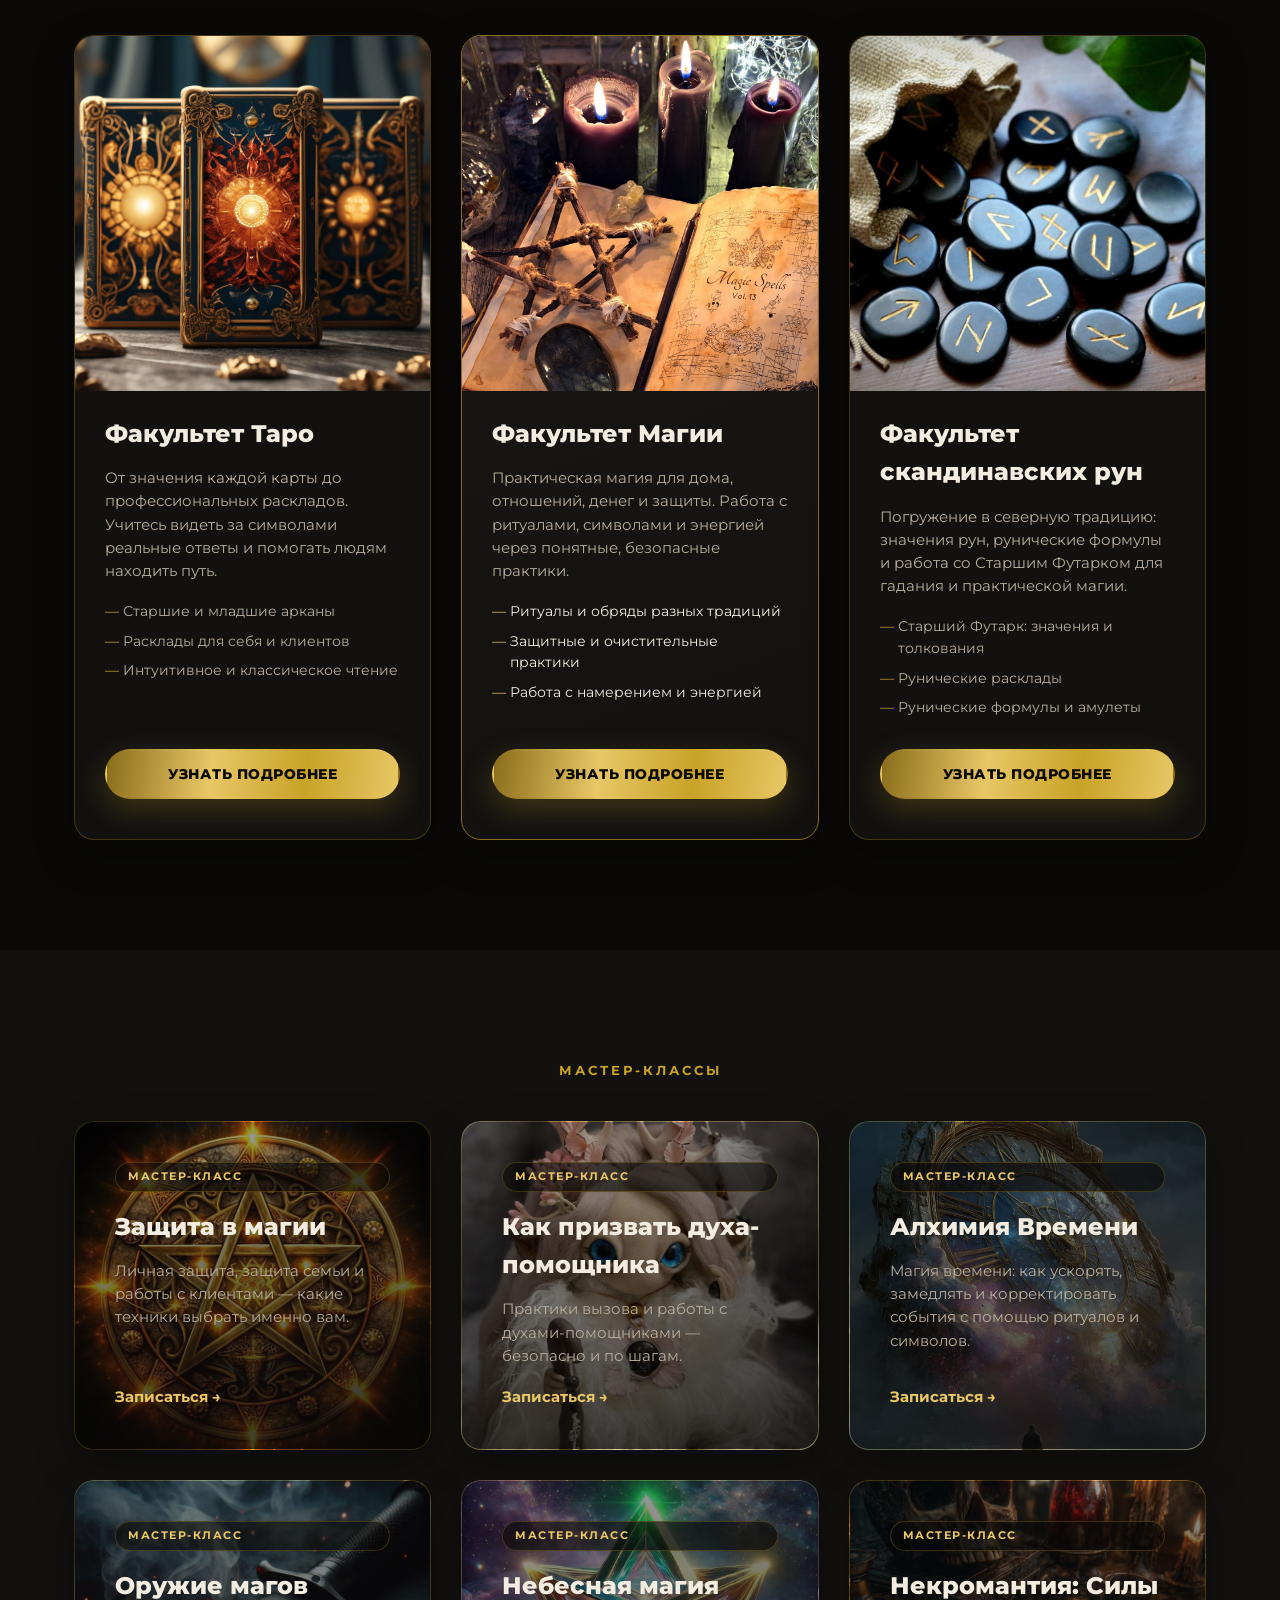
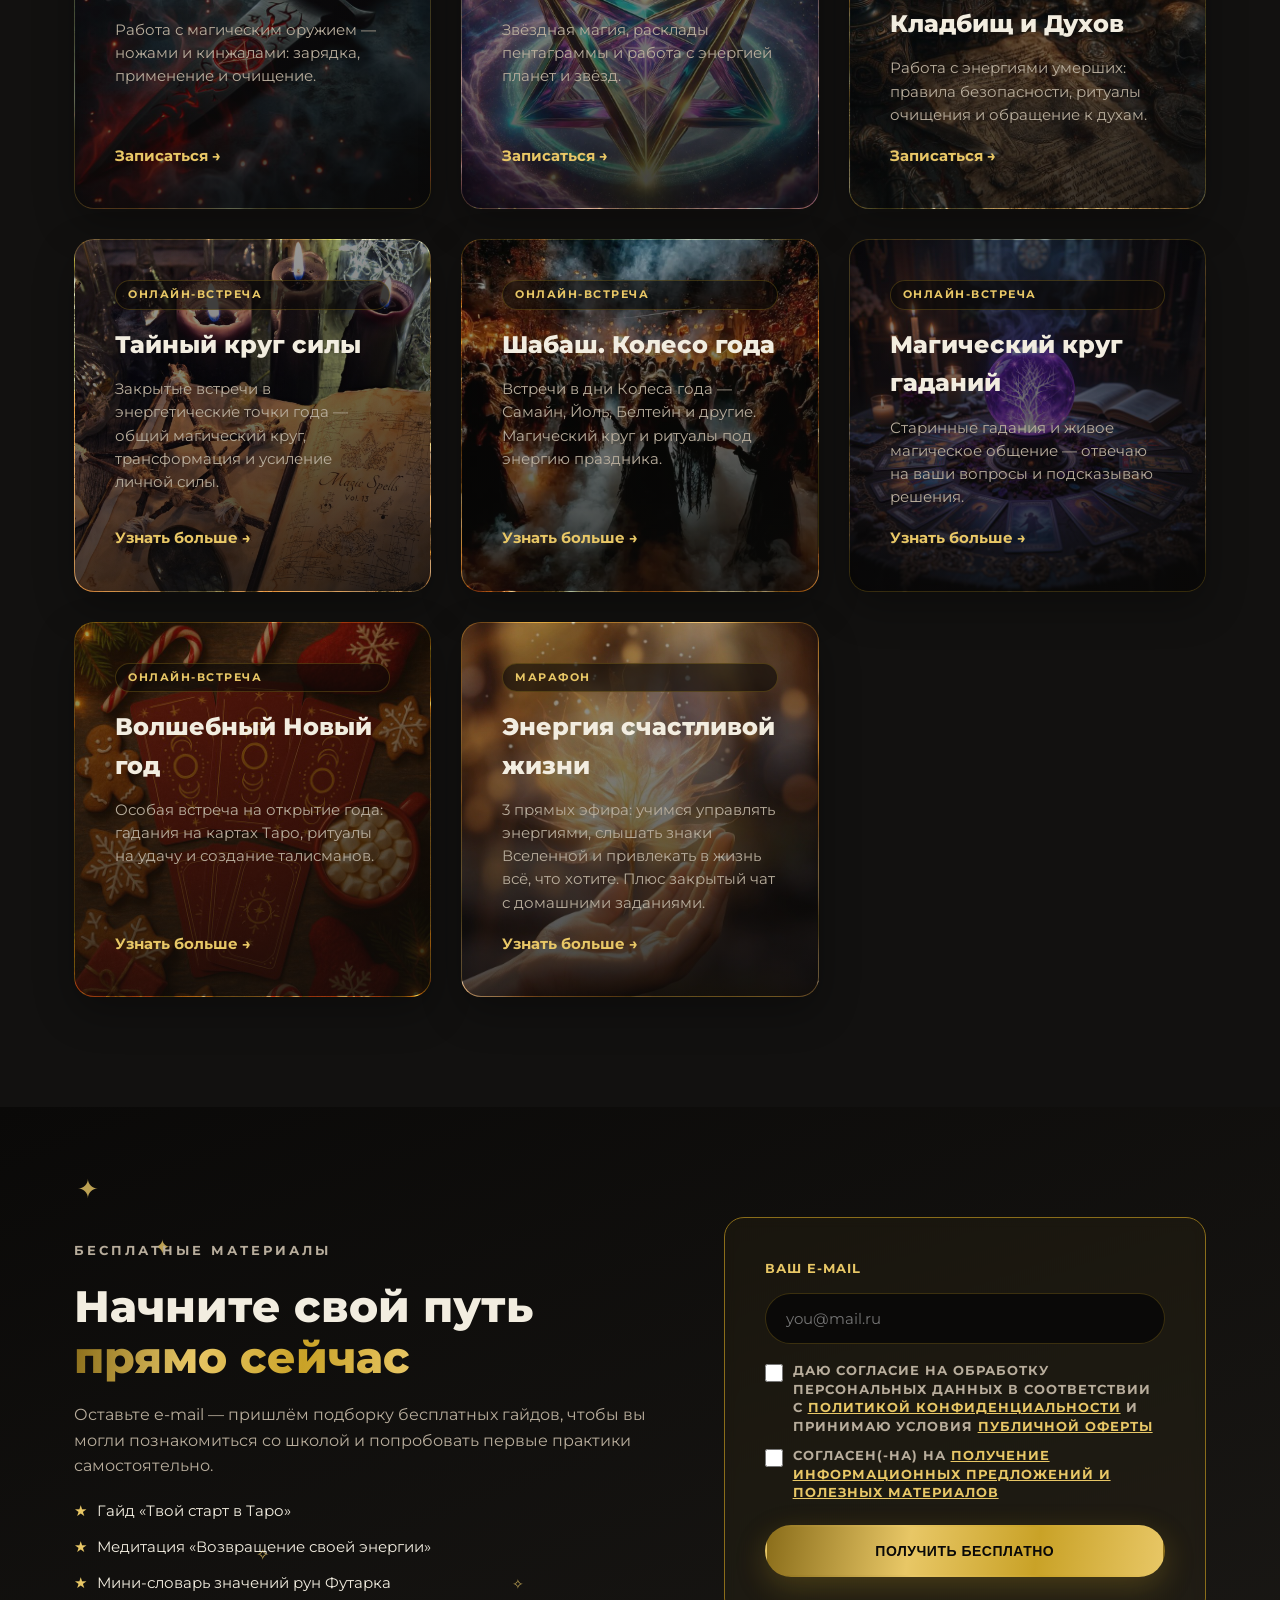
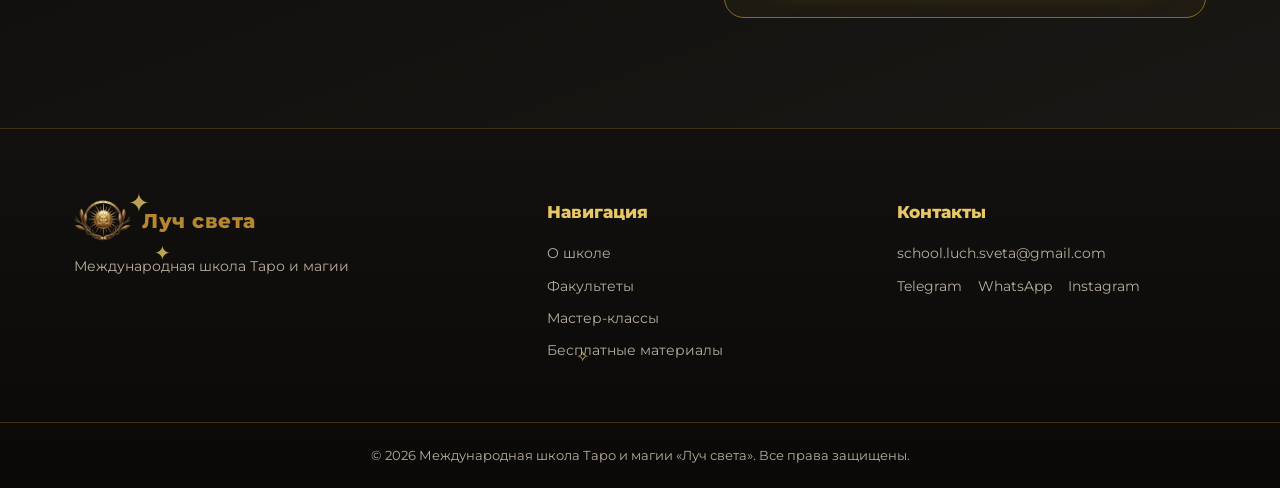
==== commit 031c0f7c: "Publish author Tarot course page with three plans, guarantees and original testimonials" ====
--- a/index.html
+++ b/index.html
@@ -145,11 +145,11 @@
       <article class="upcoming-card upcoming-card--featured">
         <div class="upcoming-card__topline">
           <span class="upcoming-card__status"><span class="upcoming-card__dot"></span> Ближайший набор</span>
-          <span class="upcoming-card__month">Октябрь 2026</span>
+          <span class="upcoming-card__month">26 ноября 2026</span>
         </div>
         <h3>Таро: от новичка до профессионала</h3>
         <p>Путь от первой колоды до уверенного чтения карт и работы с клиентами под руководством Светланы Гюйо.</p>
-        <a class="btn btn--gold" href="fakultet-taro.html#tarot-professional">Узнать о курсе</a>
+        <a class="btn btn--gold" href="taro-ot-novichka-do-professionala.html">Узнать о курсе</a>
       </article>
 
       <article class="upcoming-card">
@@ -442,3 +442,4 @@
 <script src="js/script.js"></script>
 </body>
 </html>
+
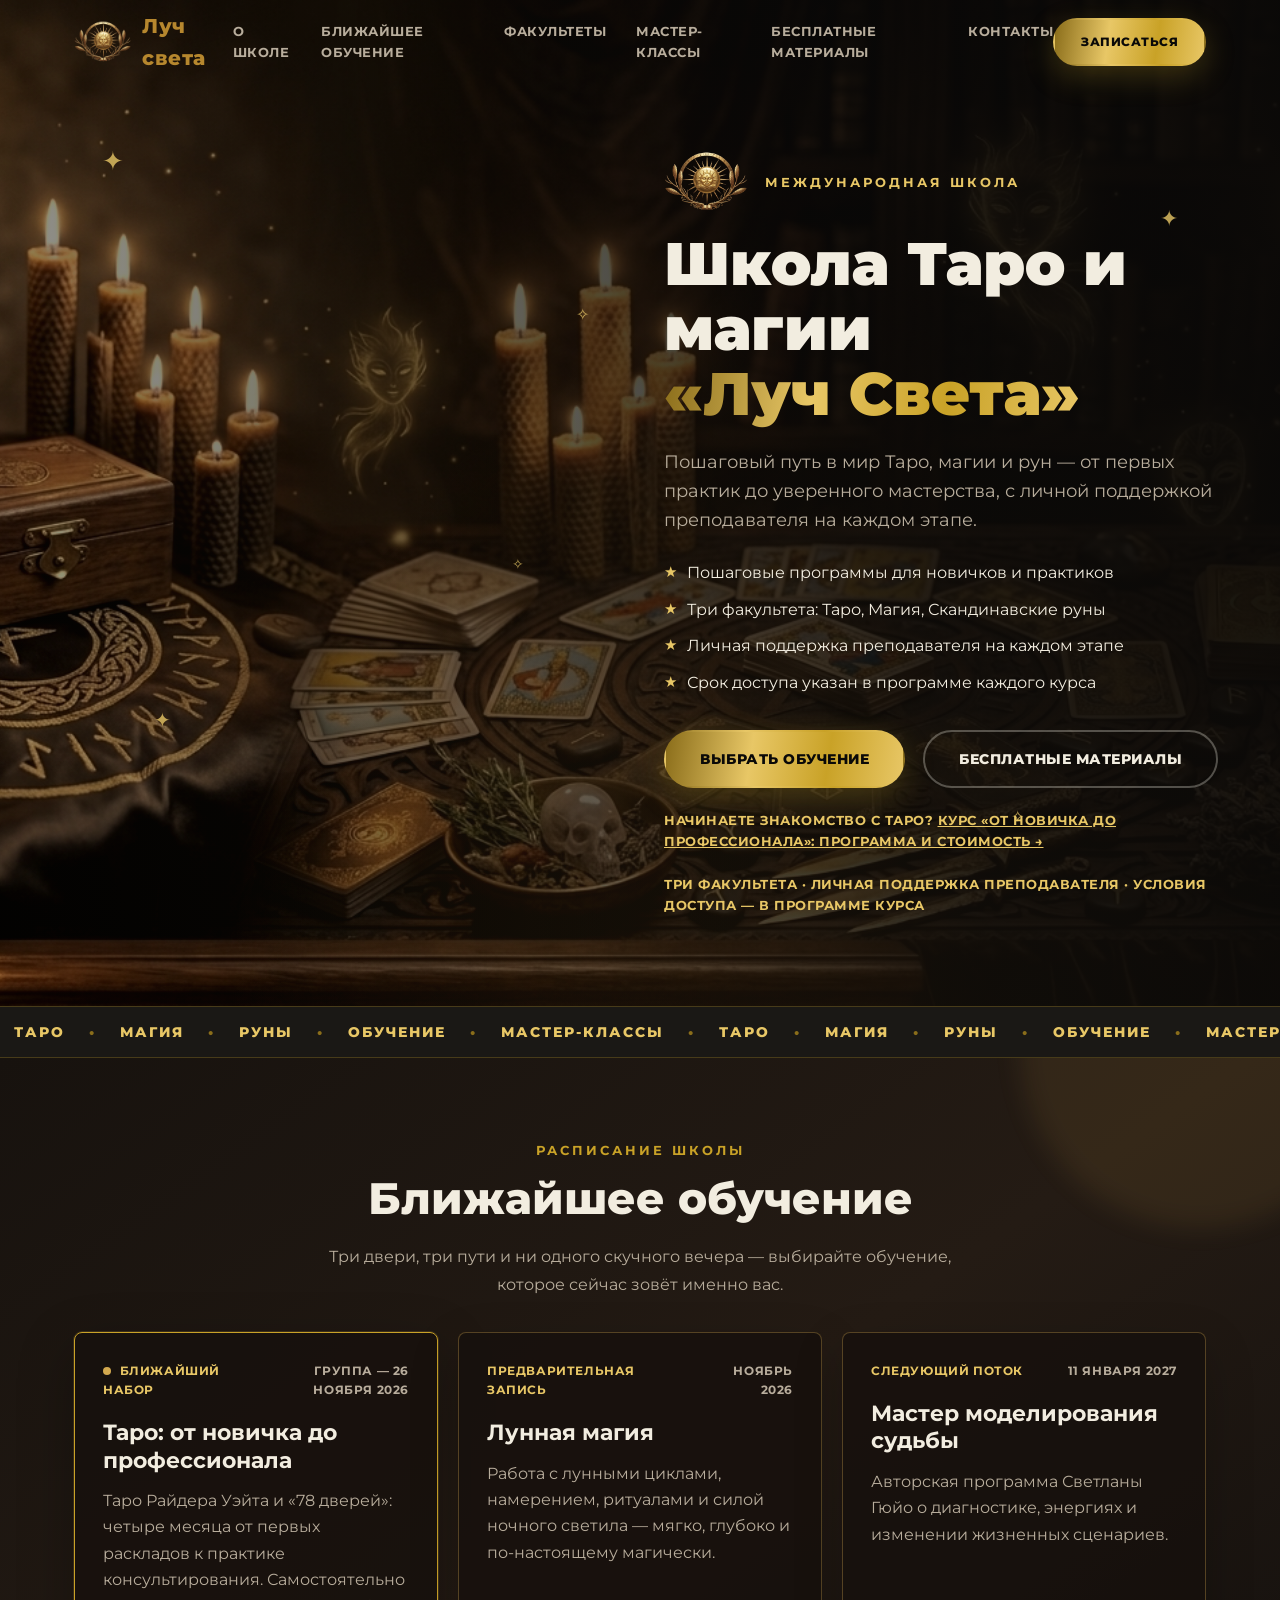
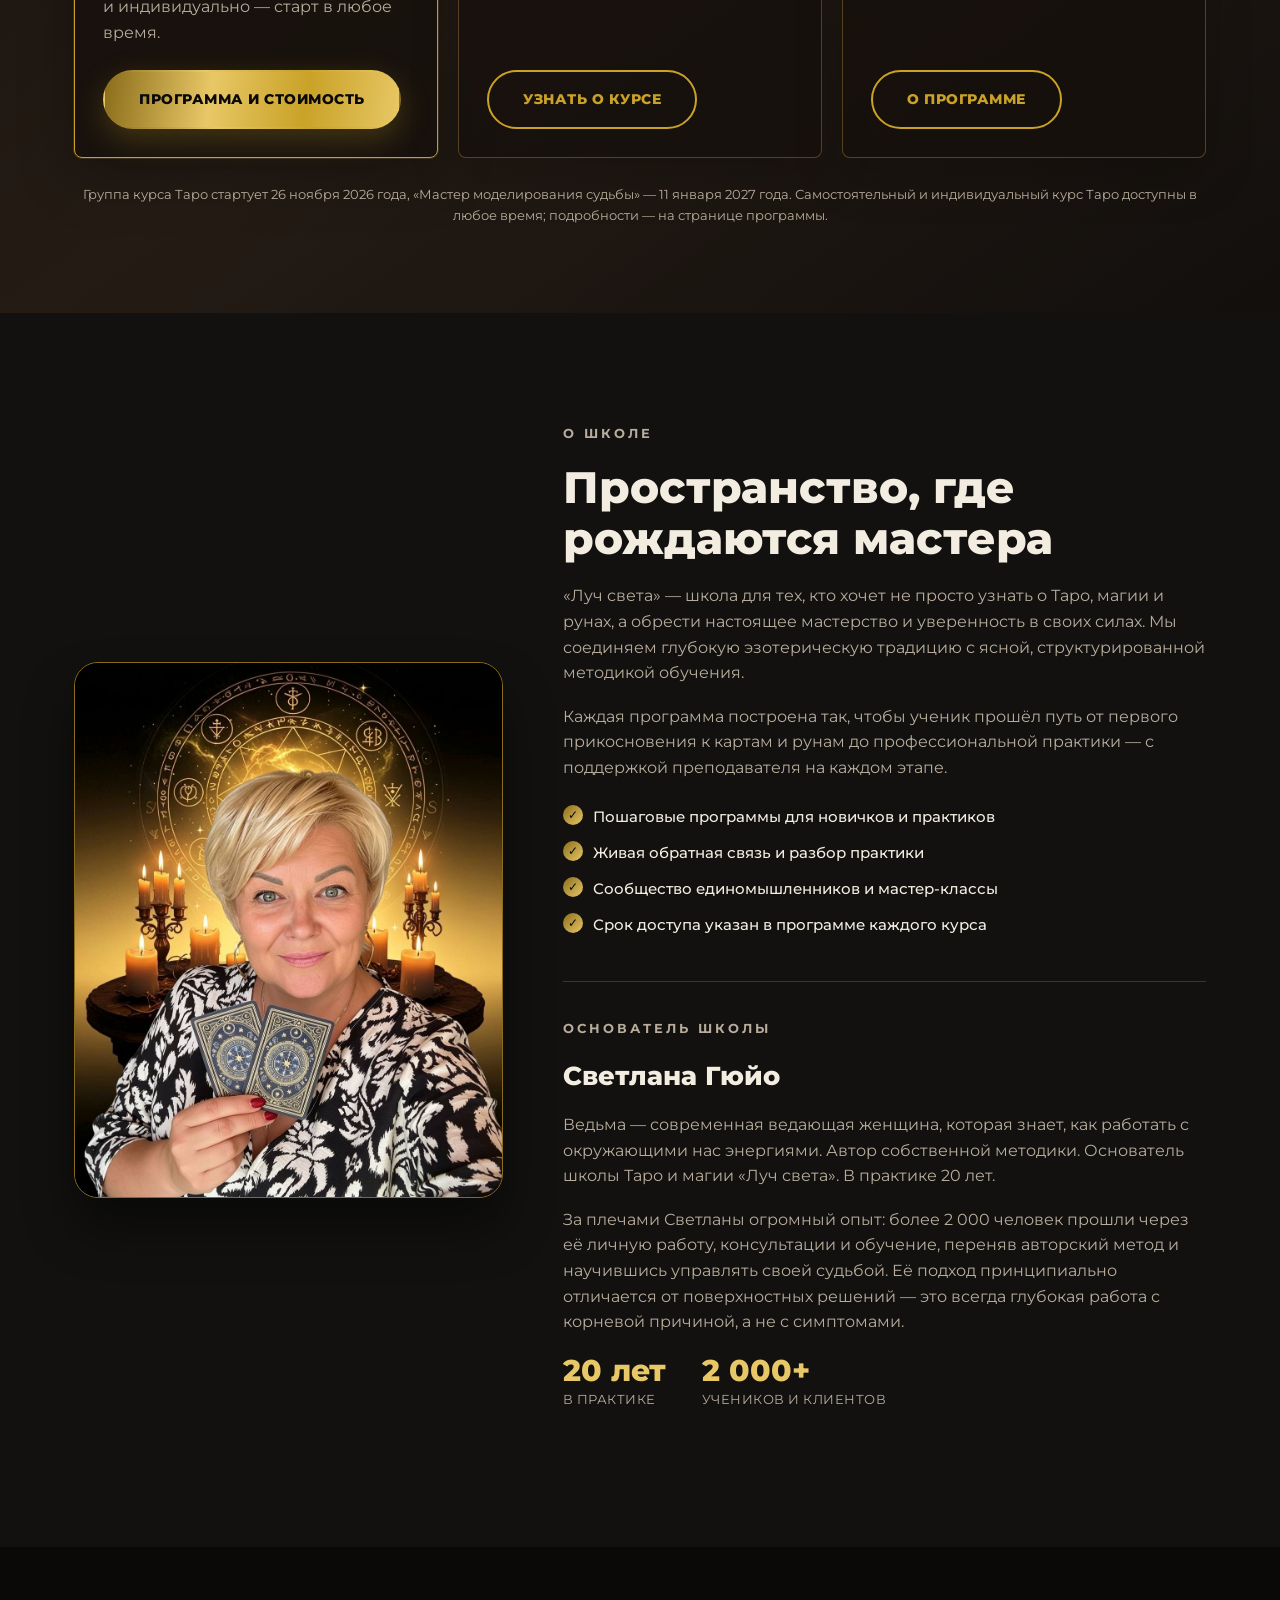
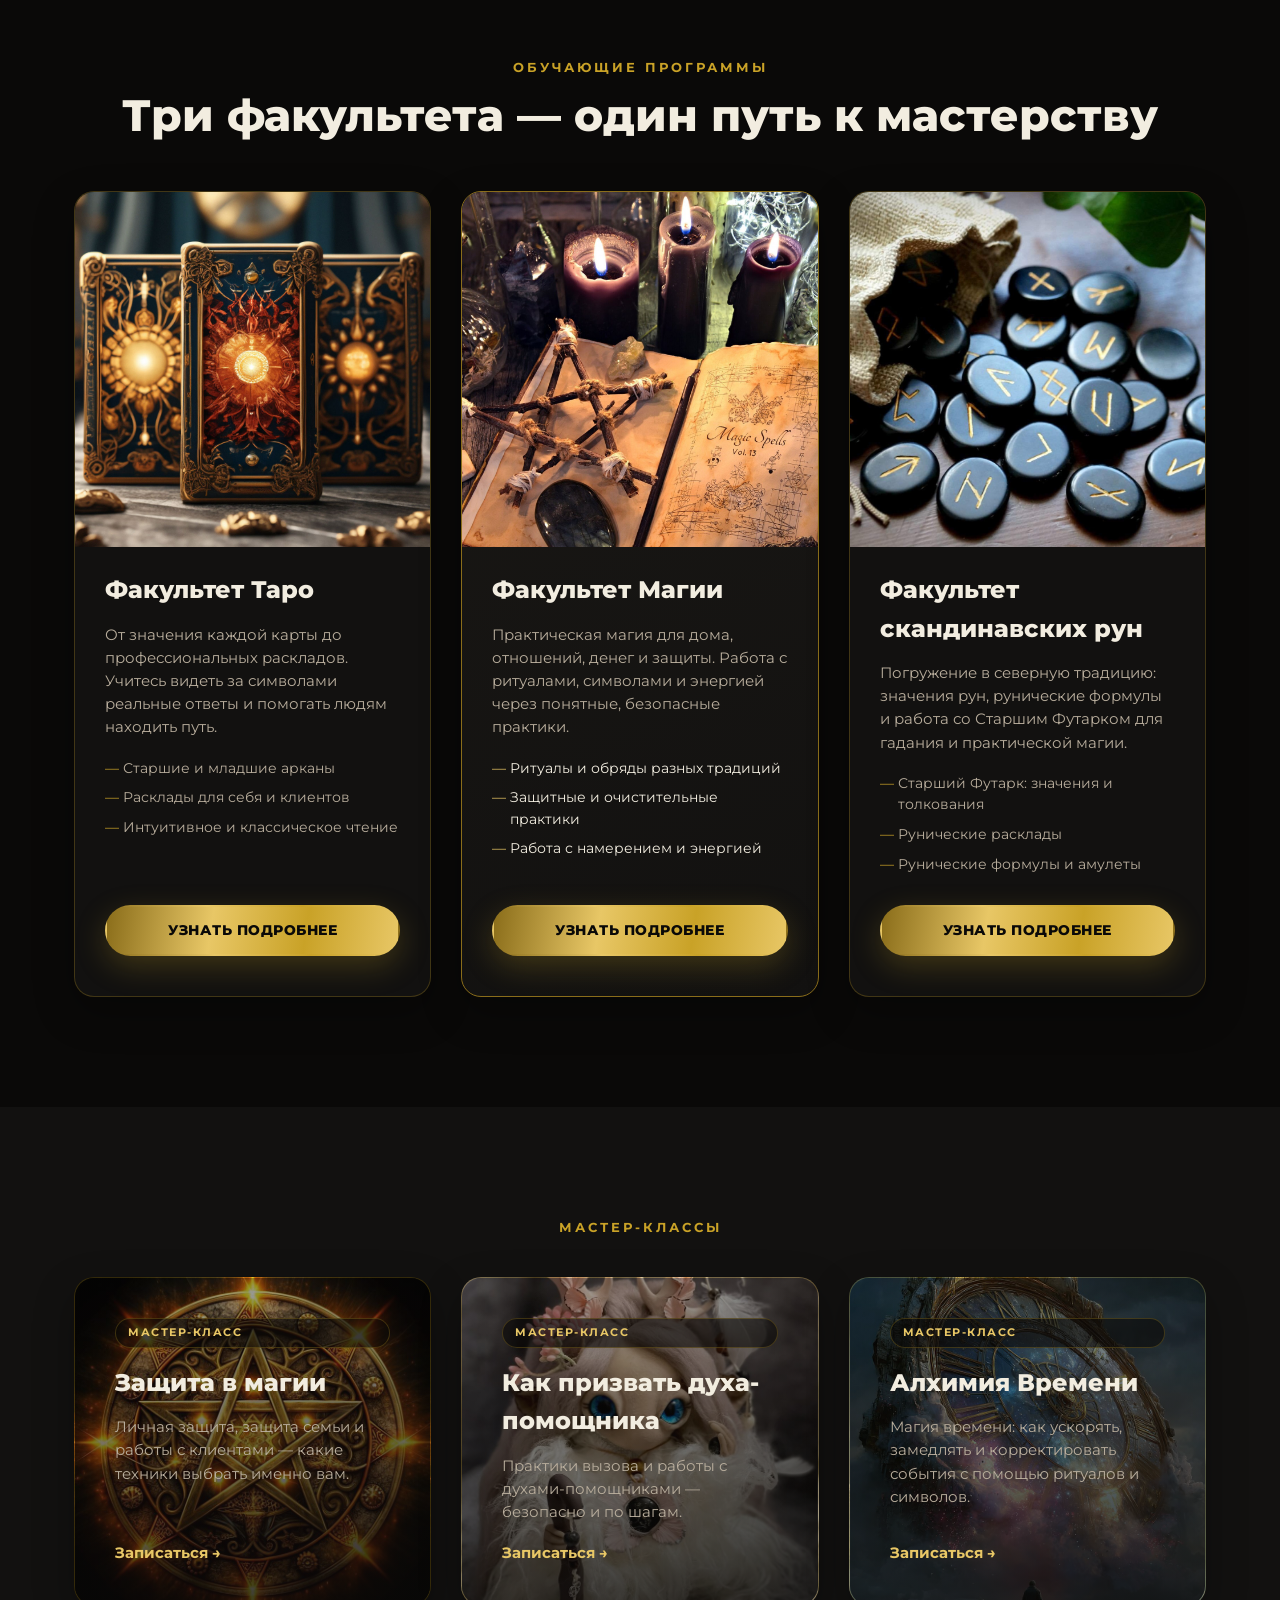
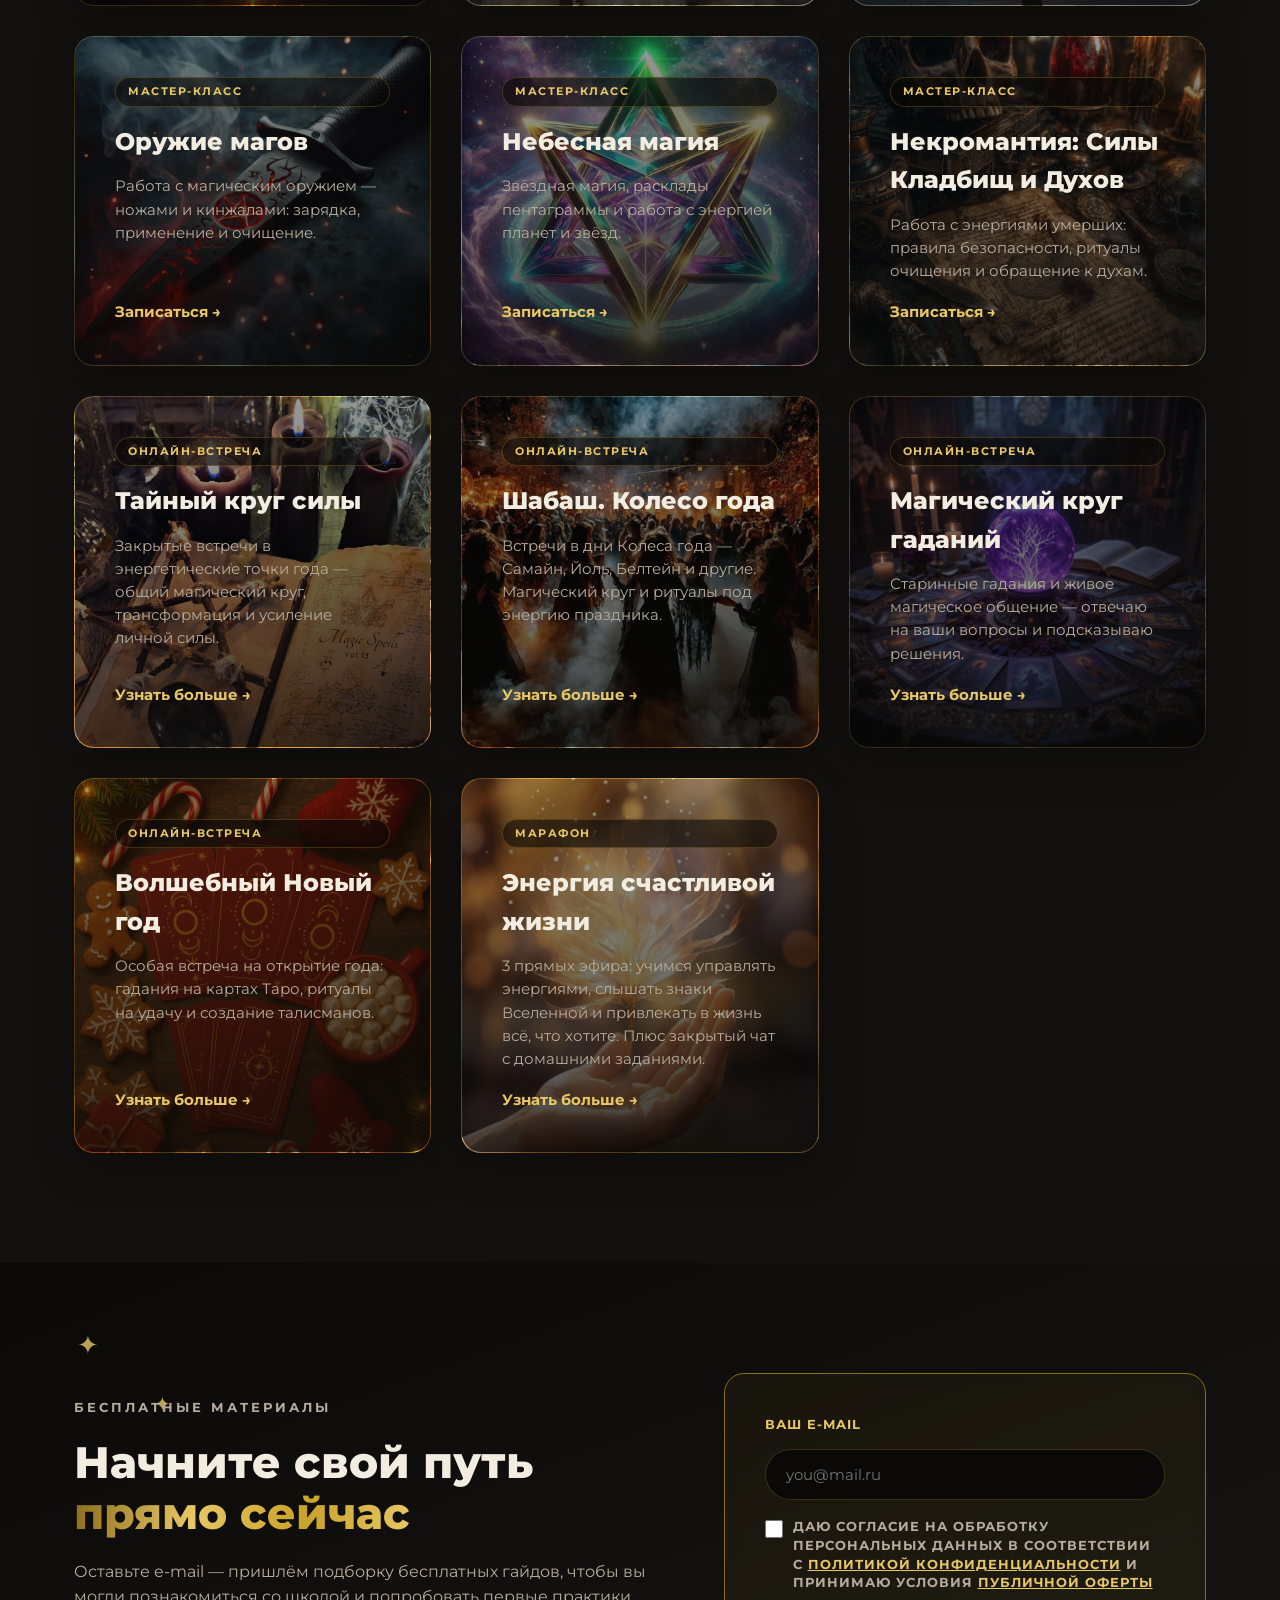
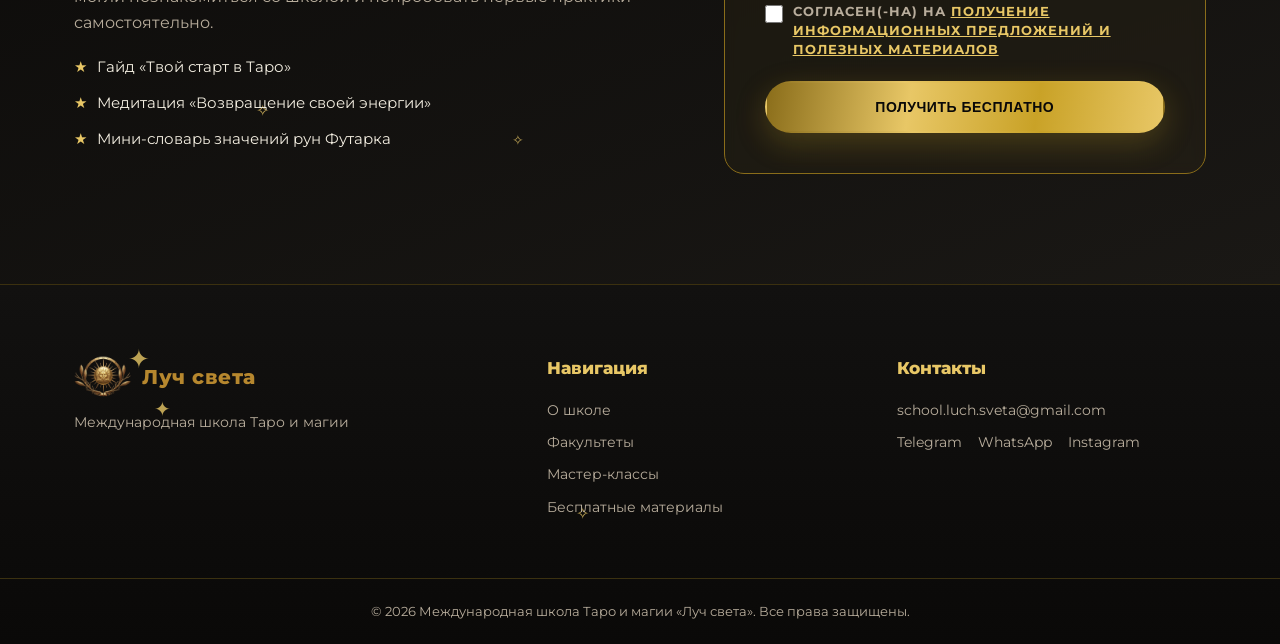
==== commit 425bc4b4: "Improve Tarot course discovery, search metadata and sitemap freshness" ====
--- a/index.html
+++ b/index.html
@@ -109,13 +109,14 @@
         <li><span class="star">★</span> Пошаговые программы для новичков и практиков</li>
         <li><span class="star">★</span> Три факультета: Таро, Магия, Скандинавские руны</li>
         <li><span class="star">★</span> Личная поддержка преподавателя на каждом этапе</li>
-        <li><span class="star">★</span> Бессрочный доступ к материалам курса</li>
+        <li><span class="star">★</span> Срок доступа указан в программе каждого курса</li>
       </ul>
       <div class="hero__actions">
         <a href="#programs" class="btn btn--gold btn--pulse hero__cta">Выбрать обучение</a>
         <a href="#free" class="btn btn--ghost">Бесплатные материалы</a>
       </div>
-      <p class="hero__note">Три факультета · Личная поддержка преподавателя · Бессрочный доступ к материалам</p>
+      <p class="hero__note">Начинаете знакомство с Таро? <a href="taro-ot-novichka-do-professionala.html" style="color:var(--gold-light);text-decoration:underline">Курс «От новичка до профессионала»: программа и стоимость →</a></p>
+      <p class="hero__note">Три факультета · Личная поддержка преподавателя · Условия доступа — в программе курса</p>
     </div>
   </div>
 </section>
@@ -145,11 +146,11 @@
       <article class="upcoming-card upcoming-card--featured">
         <div class="upcoming-card__topline">
           <span class="upcoming-card__status"><span class="upcoming-card__dot"></span> Ближайший набор</span>
-          <span class="upcoming-card__month">26 ноября 2026</span>
+          <span class="upcoming-card__month">Группа — 26 ноября 2026</span>
         </div>
         <h3>Таро: от новичка до профессионала</h3>
-        <p>Путь от первой колоды до уверенного чтения карт и работы с клиентами под руководством Светланы Гюйо.</p>
-        <a class="btn btn--gold" href="taro-ot-novichka-do-professionala.html">Узнать о курсе</a>
+        <p>Таро Райдера Уэйта и «78 дверей»: четыре месяца от первых раскладов к практике консультирования. Самостоятельно и индивидуально — старт в любое время.</p>
+        <a class="btn btn--gold" href="taro-ot-novichka-do-professionala.html">Программа и стоимость</a>
       </article>
 
       <article class="upcoming-card">
@@ -173,7 +174,7 @@
       </article>
     </div>
 
-    <p class="upcoming__note">Точные даты октябрьского и ноябрьского стартов объявлю отдельно — можно заранее оставить заявку и попасть в список первых.</p>
+    <p class="upcoming__note">Группа курса Таро стартует 26 ноября 2026 года, «Мастер моделирования судьбы» — 11 января 2027 года. Самостоятельный и индивидуальный курс Таро доступны в любое время; подробности — на странице программы.</p>
   </div>
 </section>
 
@@ -198,7 +199,7 @@
         <li><span class="check">✓</span> Пошаговые программы для новичков и практиков</li>
         <li><span class="check">✓</span> Живая обратная связь и разбор практики</li>
         <li><span class="check">✓</span> Сообщество единомышленников и мастер-классы</li>
-        <li><span class="check">✓</span> Бессрочный доступ к материалам курса</li>
+        <li><span class="check">✓</span> Срок доступа указан в программе каждого курса</li>
       </ul>
 
       <div class="about__founder">
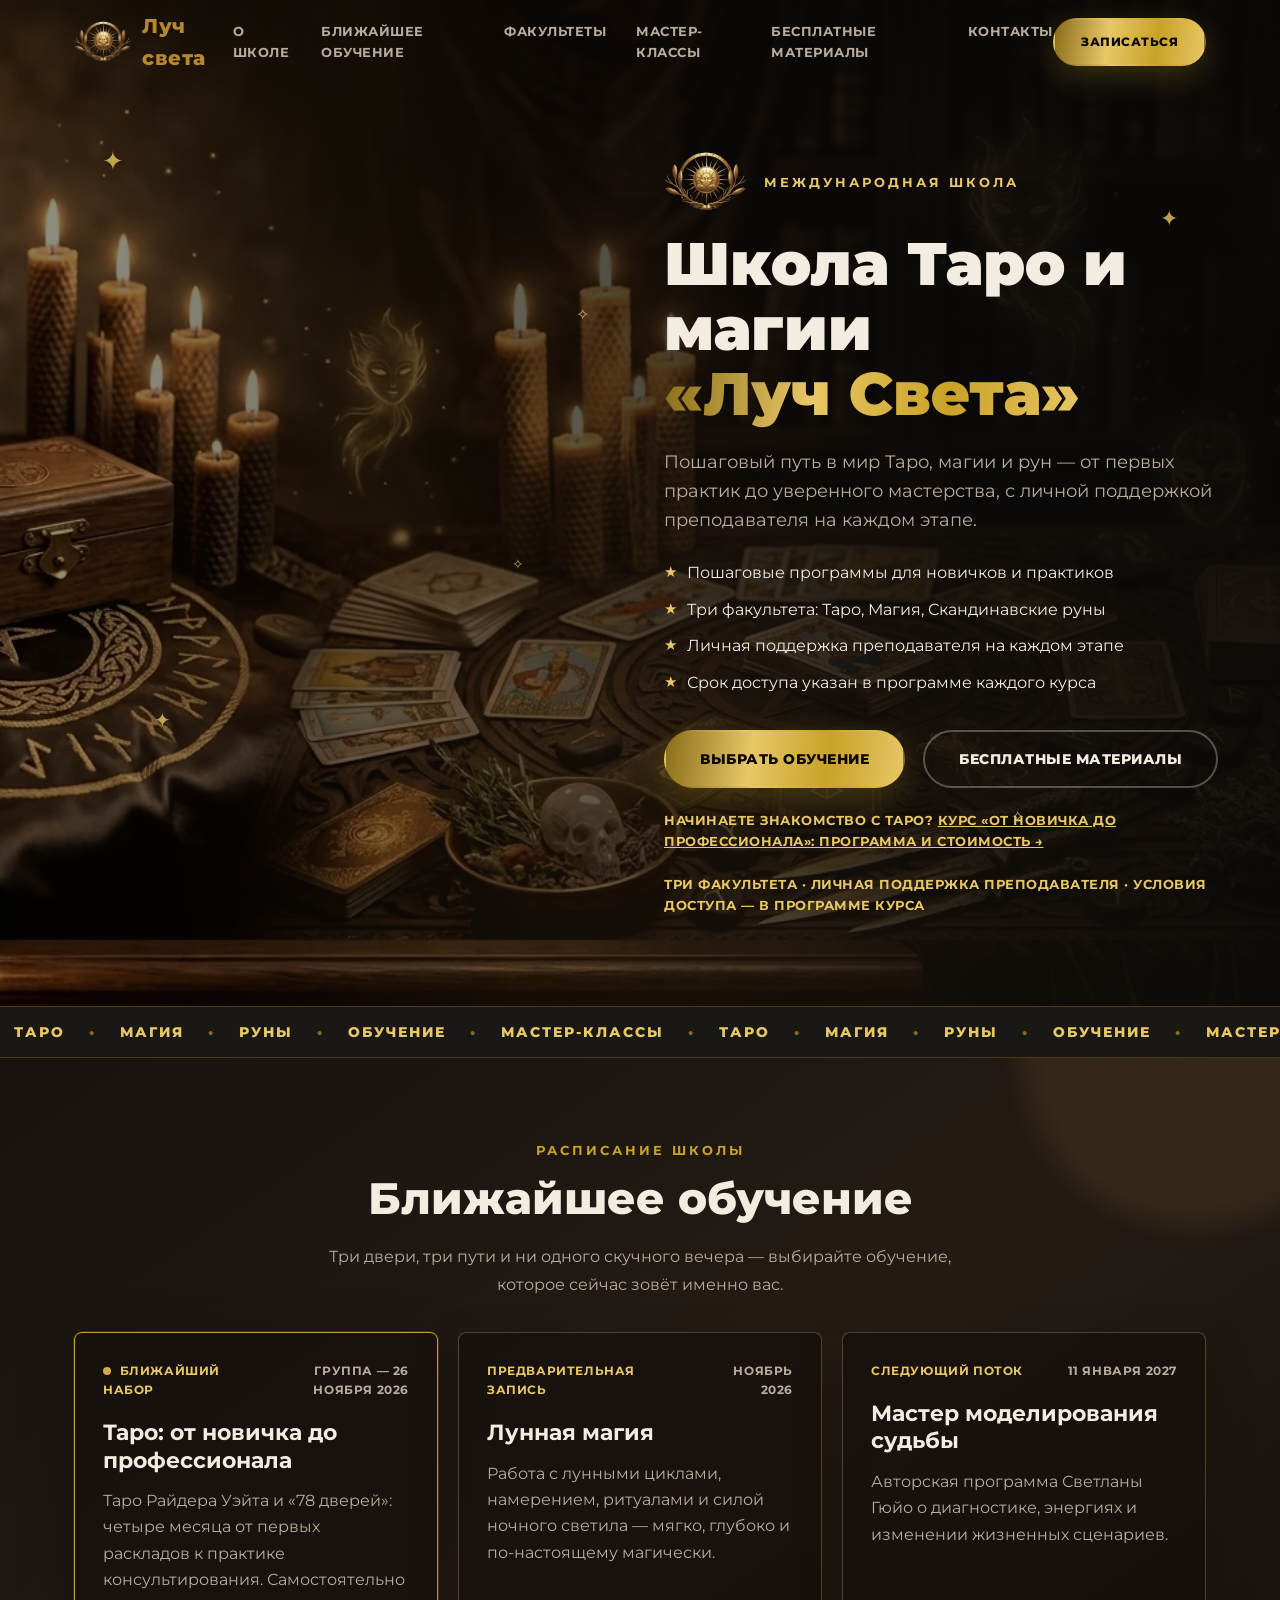
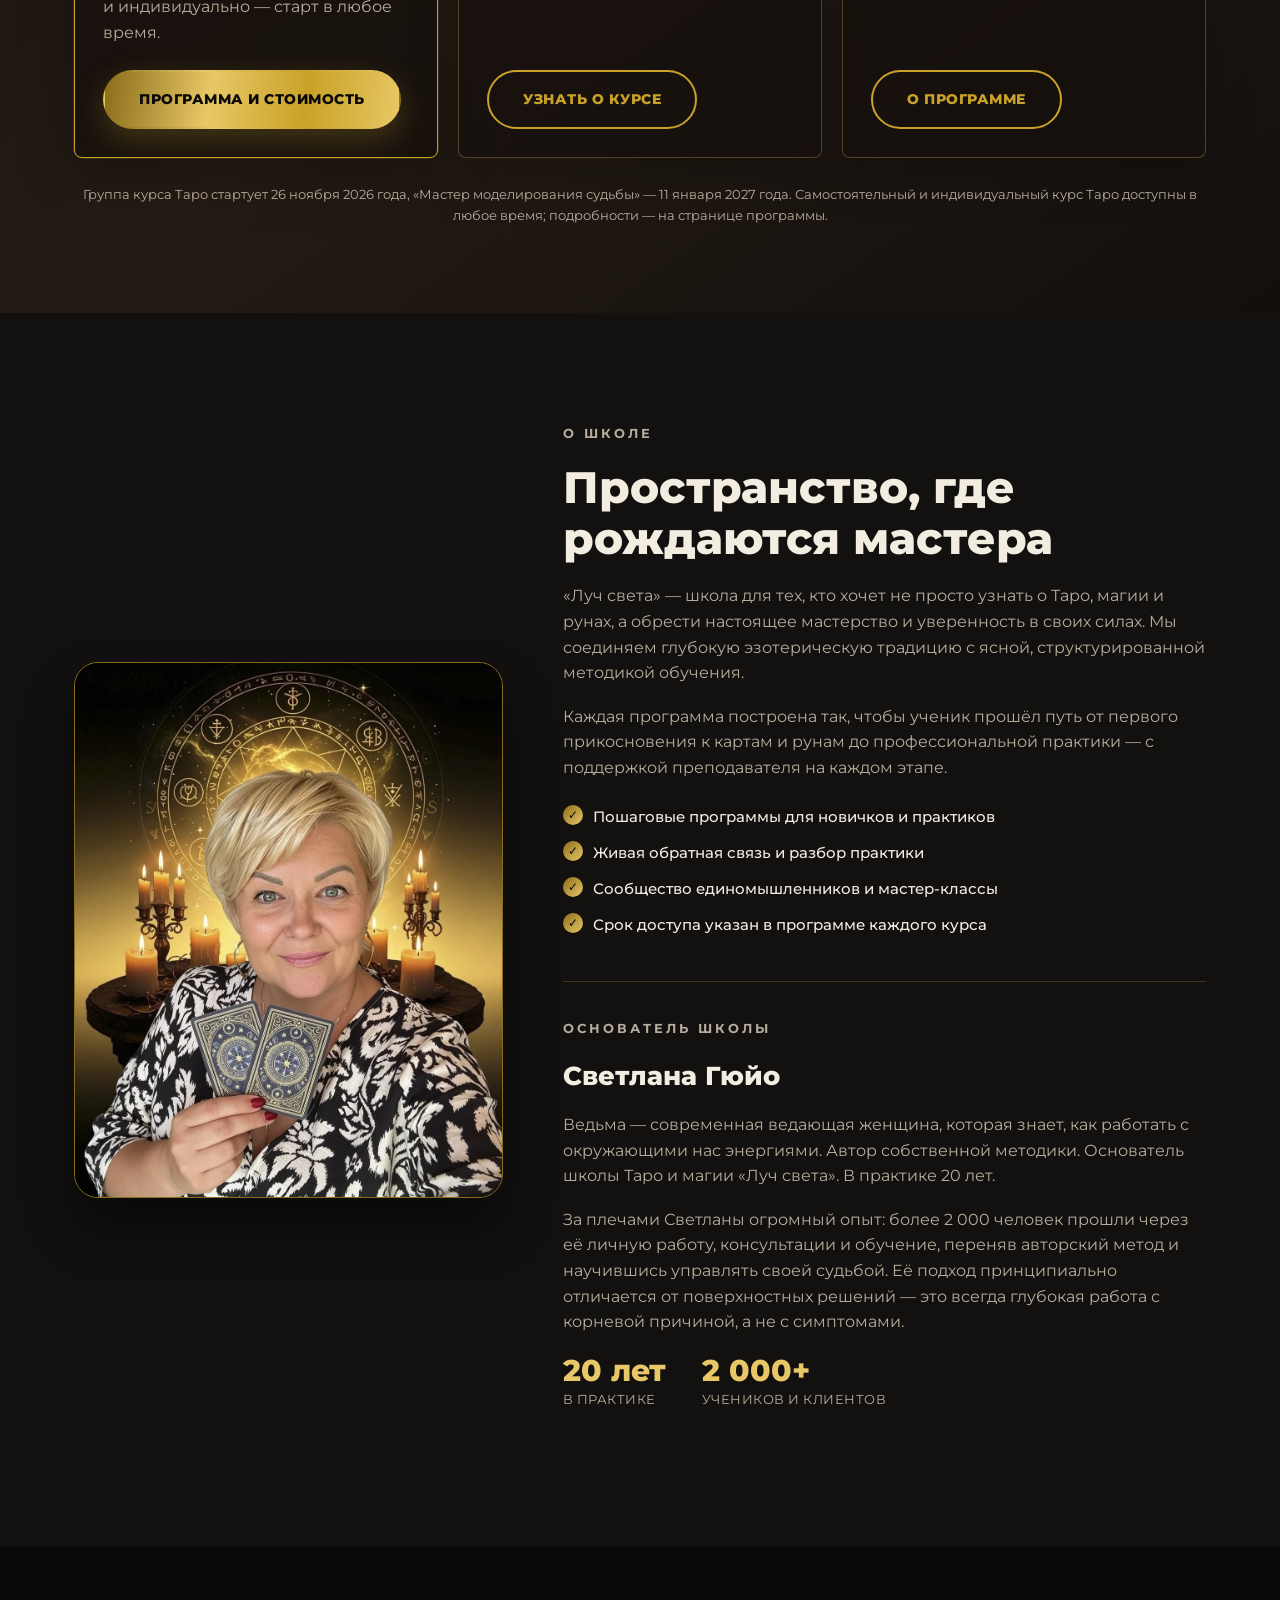
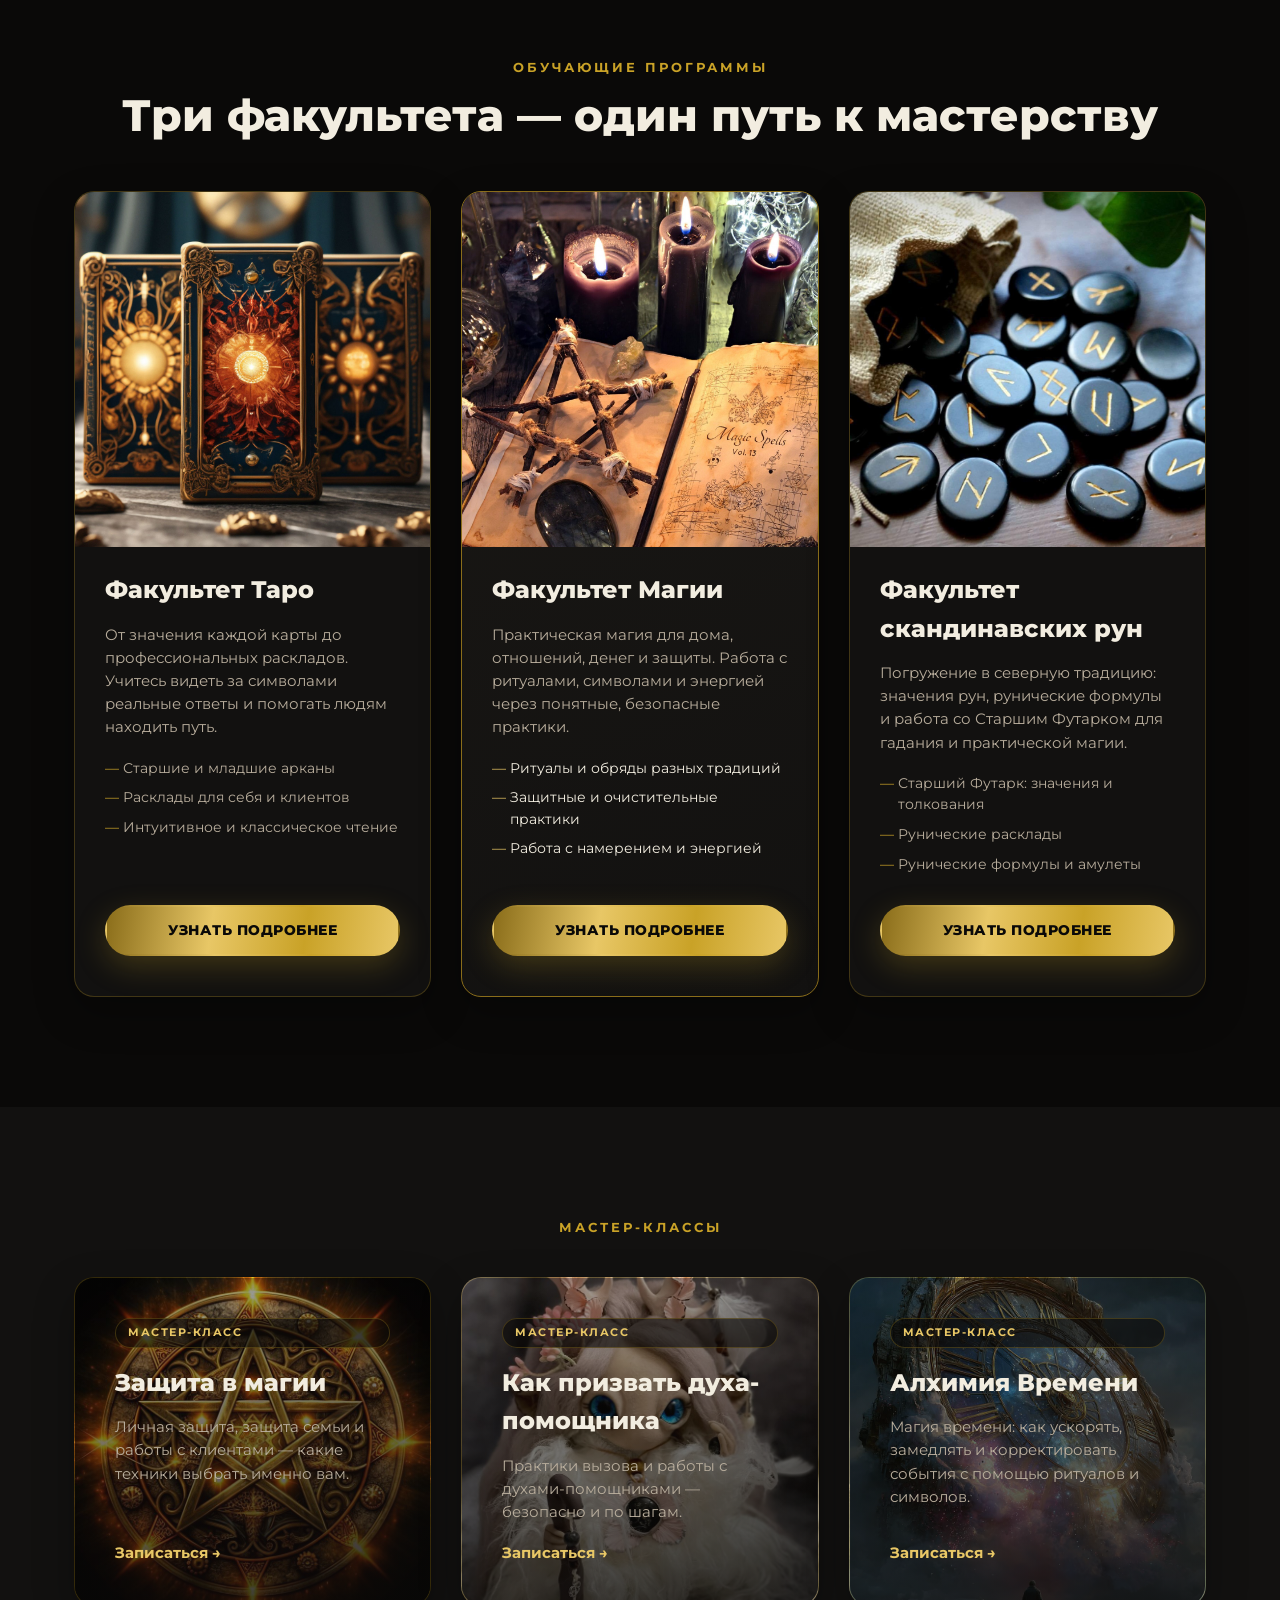
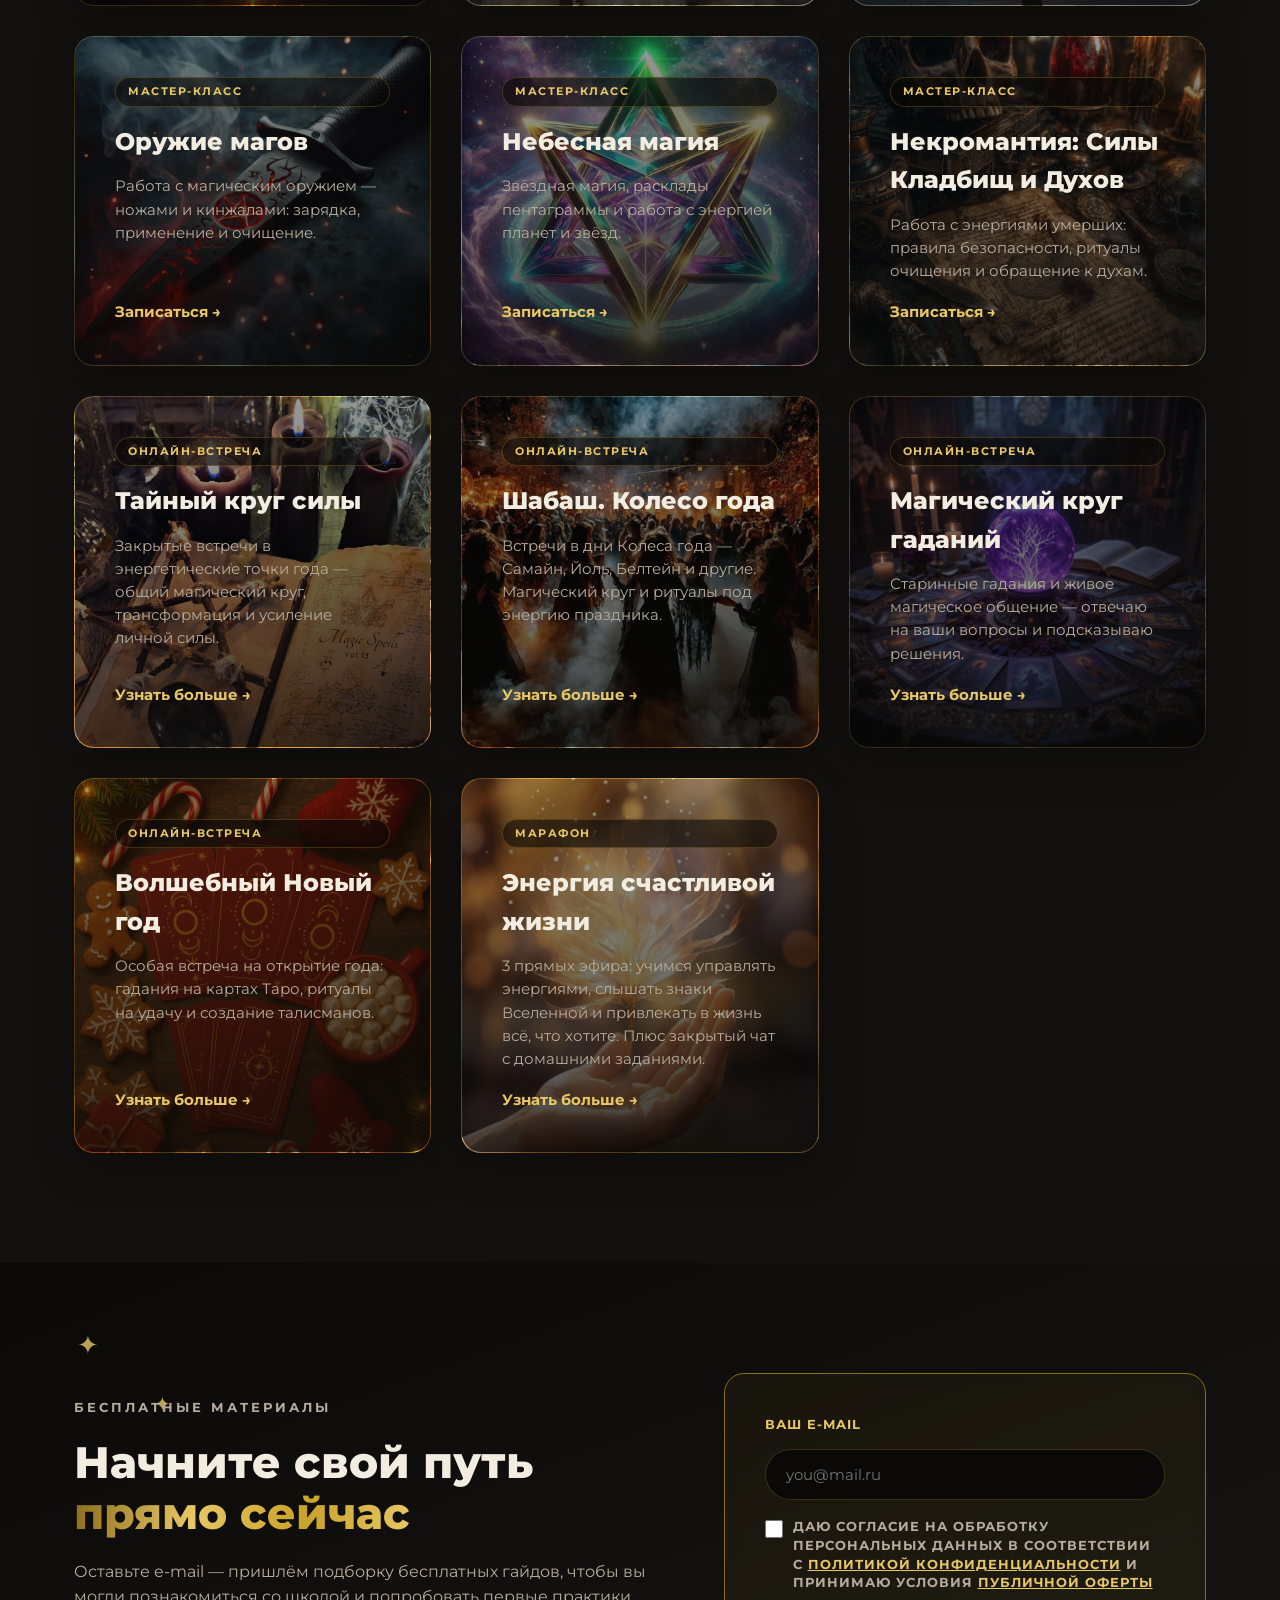
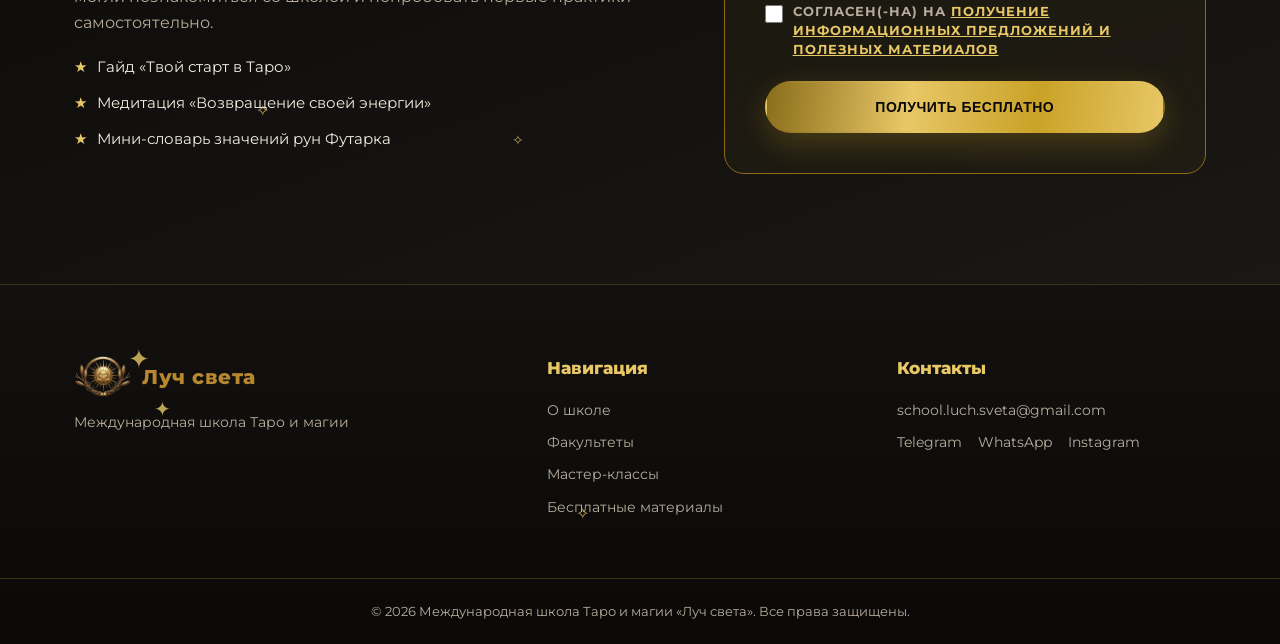
==== commit fe450874: "Serve optimized WebP images and lightweight favicon across the school website" ====
--- a/index.html
+++ b/index.html
@@ -17,7 +17,7 @@
 <meta name="twitter:title" content="Школа Таро и магии «Луч Света»">
 <meta name="twitter:description" content="Обучение Таро, магии и рунам для новичков и практиков.">
 <meta name="twitter:image" content="https://luchsveta.net/images/Gemini_Generated_Image_fttw4ifttw4ifttw.png">
-<link rel="icon" href="images/logo.png" type="image/png">
+<link rel="icon" href="images/favicon.png" type="image/png">
 <link rel="preconnect" href="https://fonts.googleapis.com">
 <link rel="preconnect" href="https://fonts.gstatic.com" crossorigin>
 <link href="https://fonts.googleapis.com/css2?family=Montserrat:wght@300;400;500;600;700;800;900&display=swap" rel="stylesheet">
@@ -61,7 +61,7 @@
 <header class="header" id="header">
   <div class="container header__inner">
     <a href="#hero" class="logo">
-      <img src="images/logo.png" alt="Луч света" class="logo__img">
+      <img src="images/logo.webp" alt="Луч света" class="logo__img">
       <span class="logo__text">Луч света</span>
     </a>
 
@@ -85,7 +85,7 @@
 <!-- ===== HERO ===== -->
 <section class="hero hero--photo" id="hero">
   <div class="hero__bg">
-    <img src="images/Gemini_Generated_Image_fttw4ifttw4ifttw.png" alt="Стол с картами Таро, свечами и магическими атрибутами" class="hero__bg-img">
+    <img src="images/hero-tarot.webp" alt="Стол с картами Таро, свечами и магическими атрибутами" class="hero__bg-img">
     <div class="hero__bg-overlay"></div>
   </div>
   <div class="hero__decor" aria-hidden="true">
@@ -100,7 +100,7 @@
   <div class="container hero__inner hero__inner--photo">
     <div class="hero__text reveal">
       <div class="hero__brand">
-        <img src="images/logo.png" alt="" class="hero__crest">
+        <img src="images/logo.webp" alt="" class="hero__crest">
         <p class="eyebrow eyebrow--light">Международная школа</p>
       </div>
       <h1 class="hero__title">Школа Таро и магии<br><span class="gold-text">«Луч Света»</span></h1>
@@ -183,7 +183,7 @@
   <div class="container about__inner">
     <div class="about__media reveal">
       <div class="about__frame">
-        <img src="images/fotosetlana.jpg" alt="Школа «Луч света»" class="about__photo">
+        <img src="images/svetlana.webp" alt="Школа «Луч света»" class="about__photo">
       </div>
     </div>
     <div class="about__text reveal">
@@ -411,7 +411,7 @@
   <div class="container footer__inner">
     <div class="footer__brand">
       <a href="#hero" class="logo">
-        <img src="images/logo.png" alt="Луч света" class="logo__img">
+        <img src="images/logo.webp" alt="Луч света" class="logo__img">
         <span class="logo__text">Луч света</span>
       </a>
       <p>Международная школа Таро и магии</p>
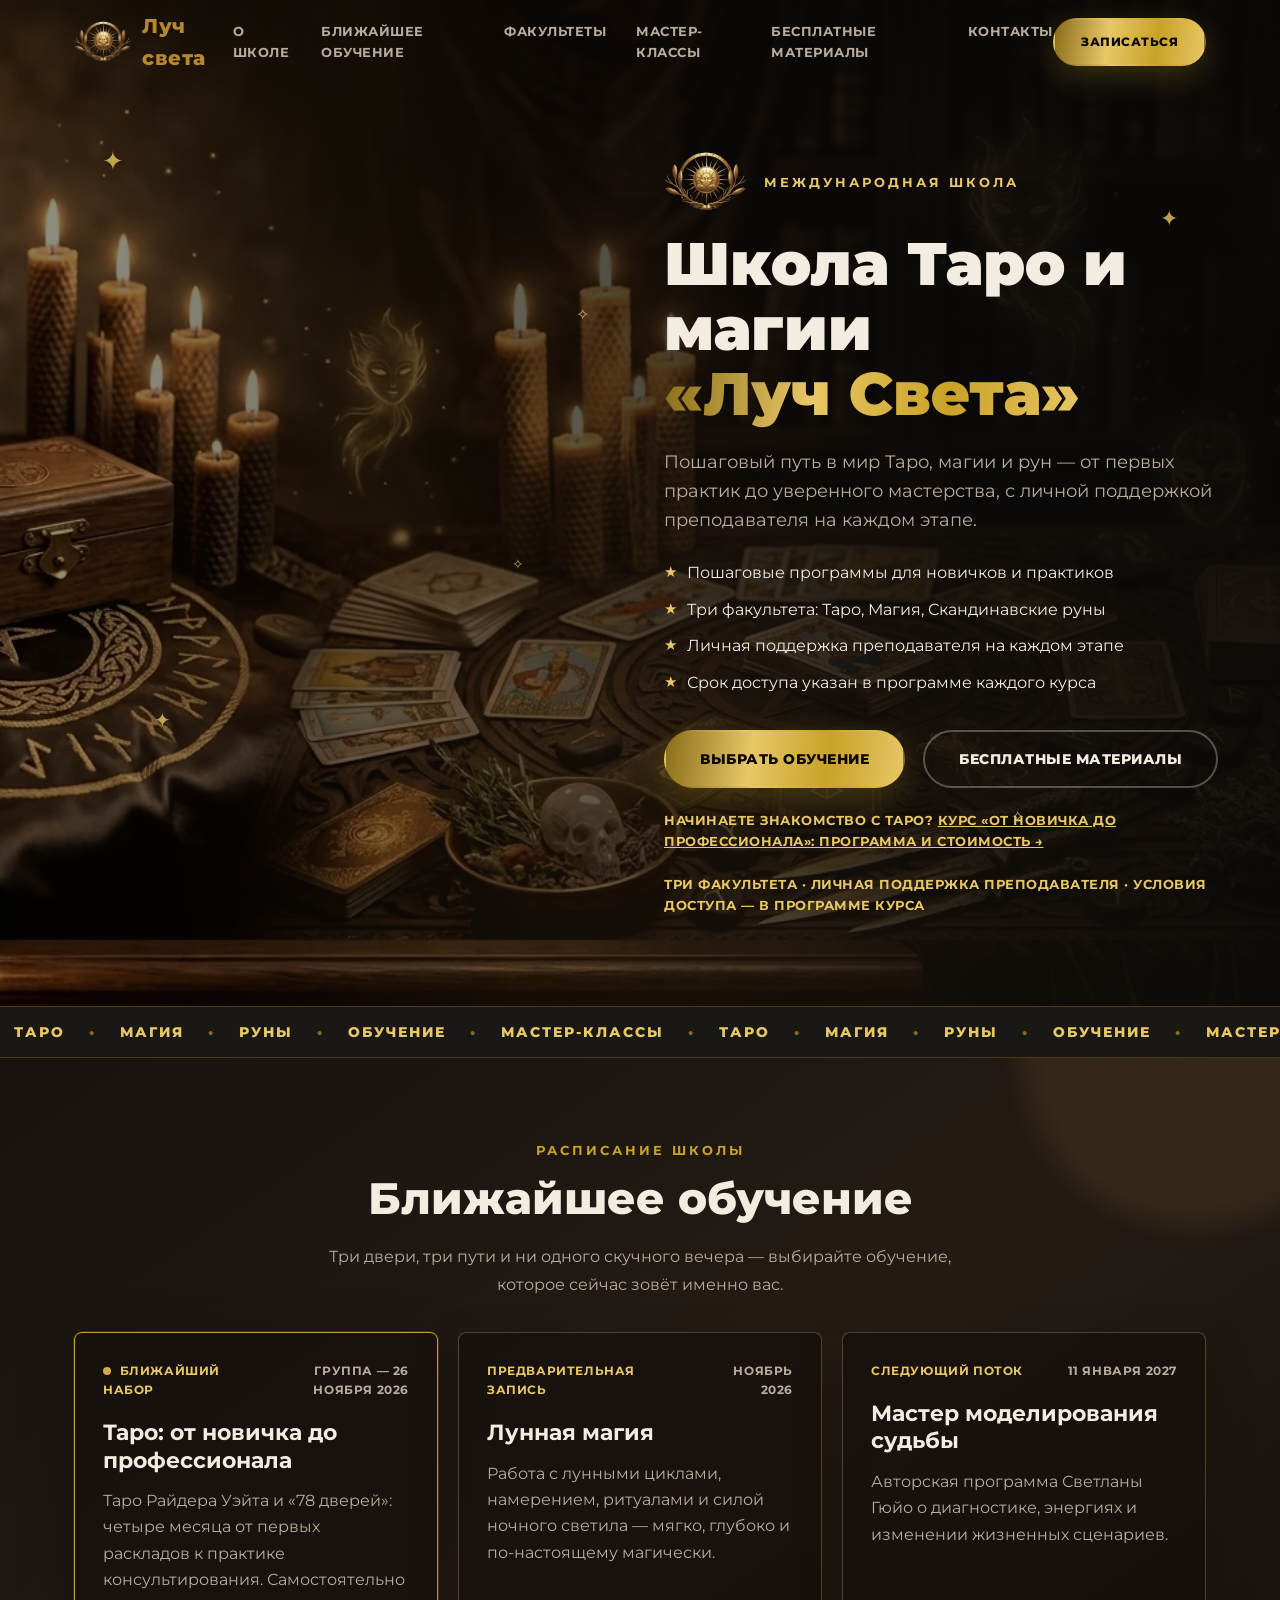
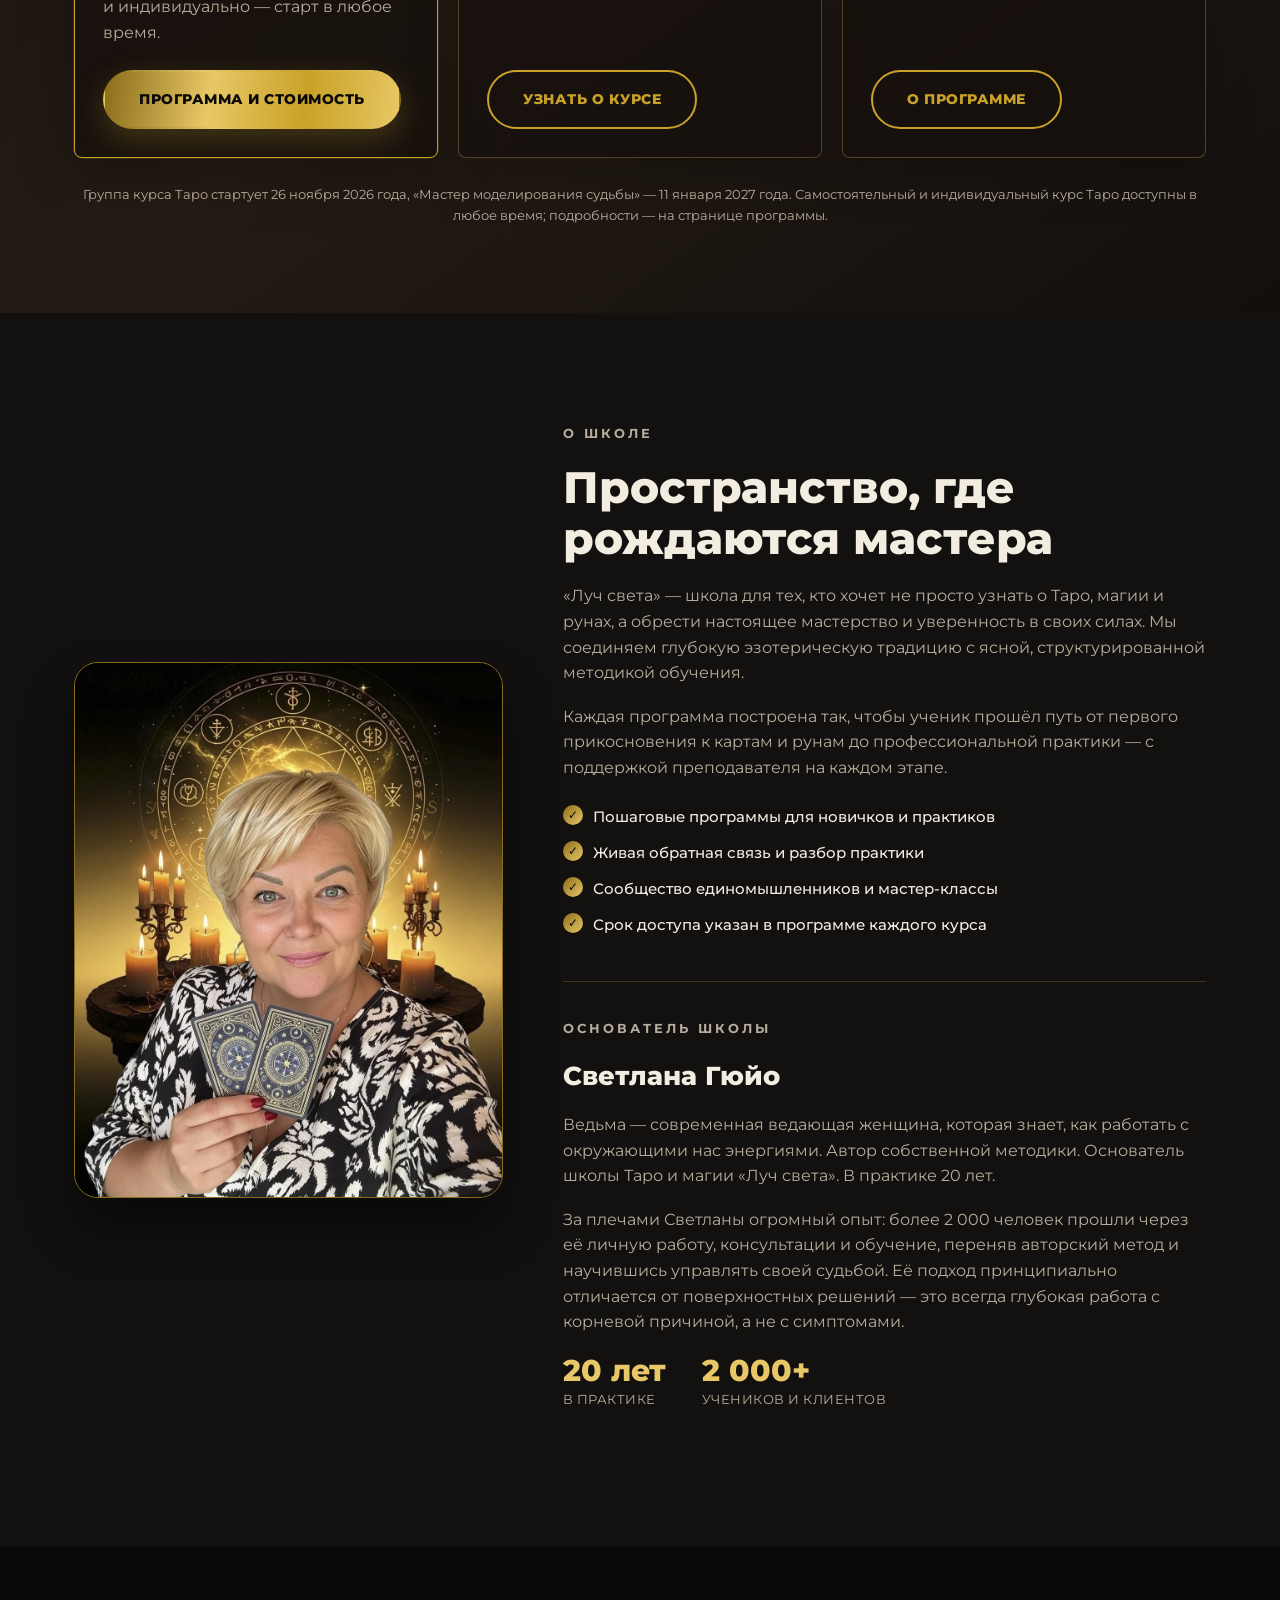
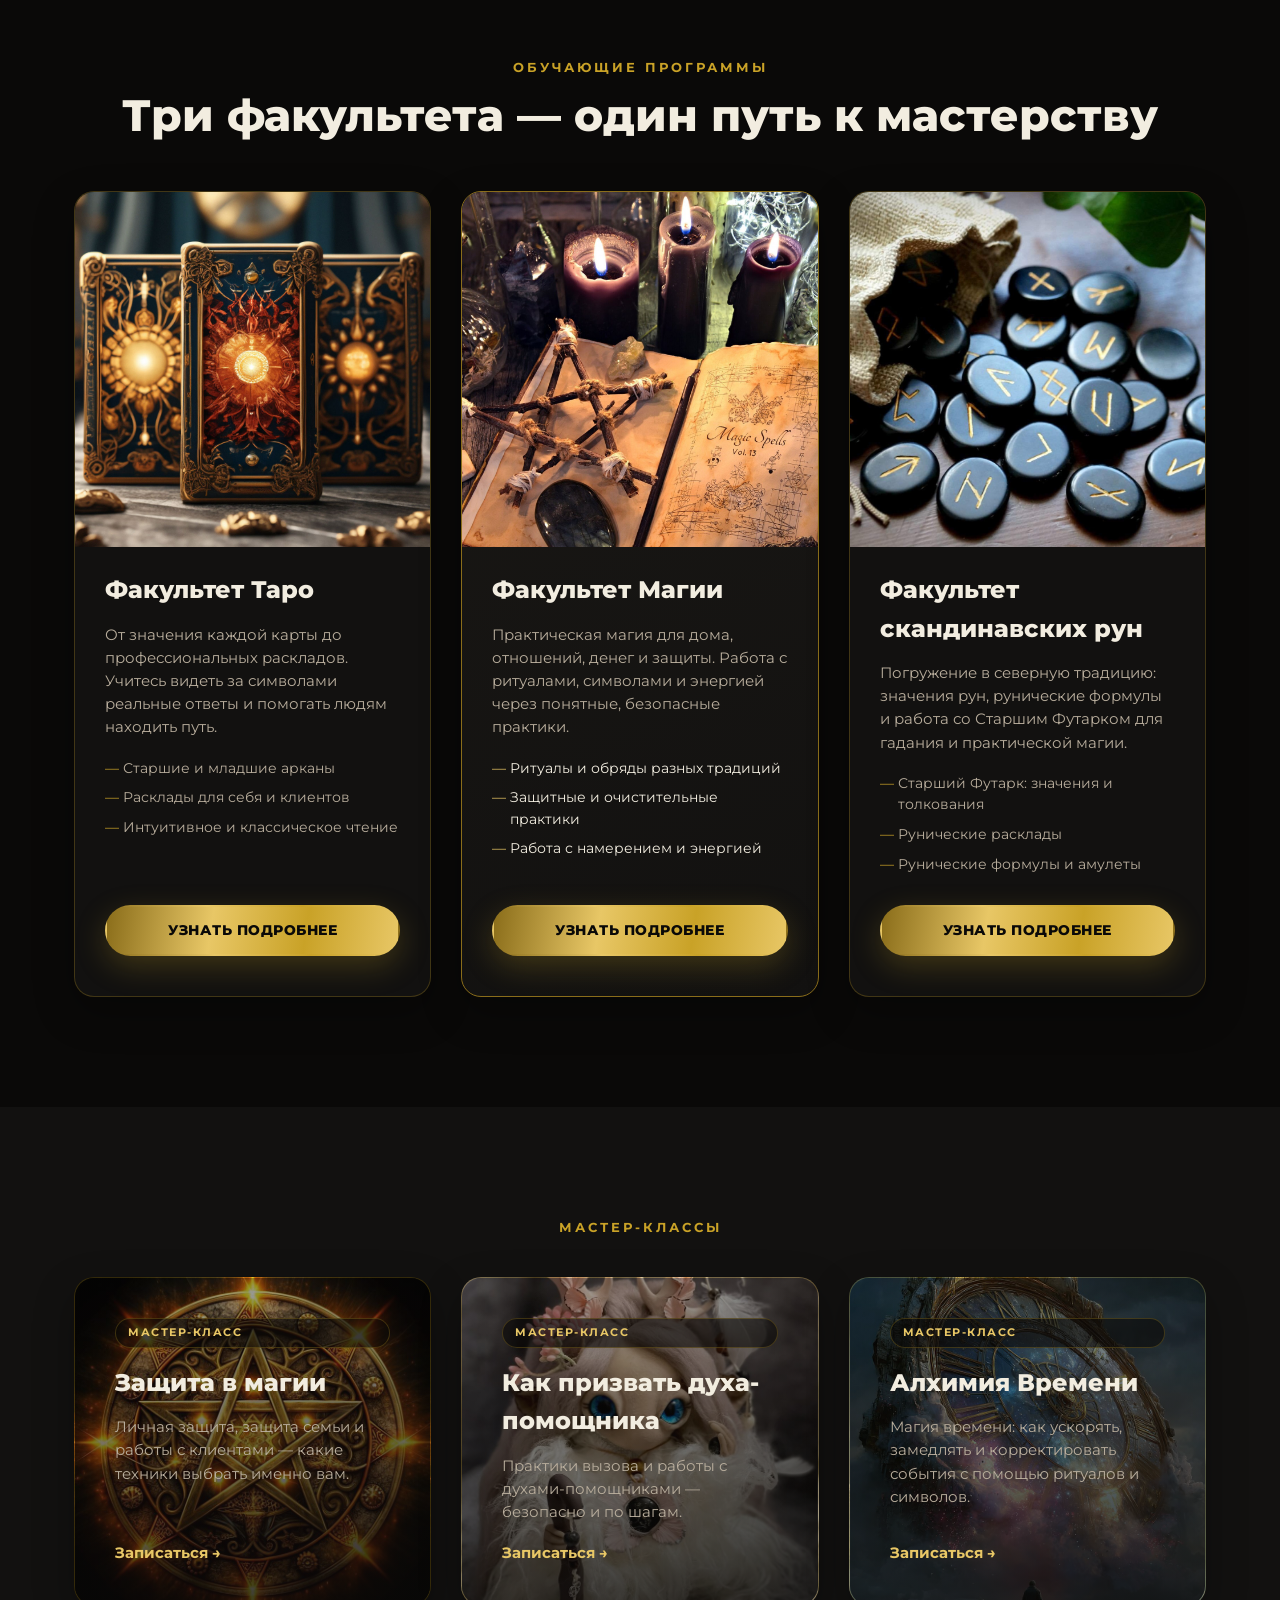
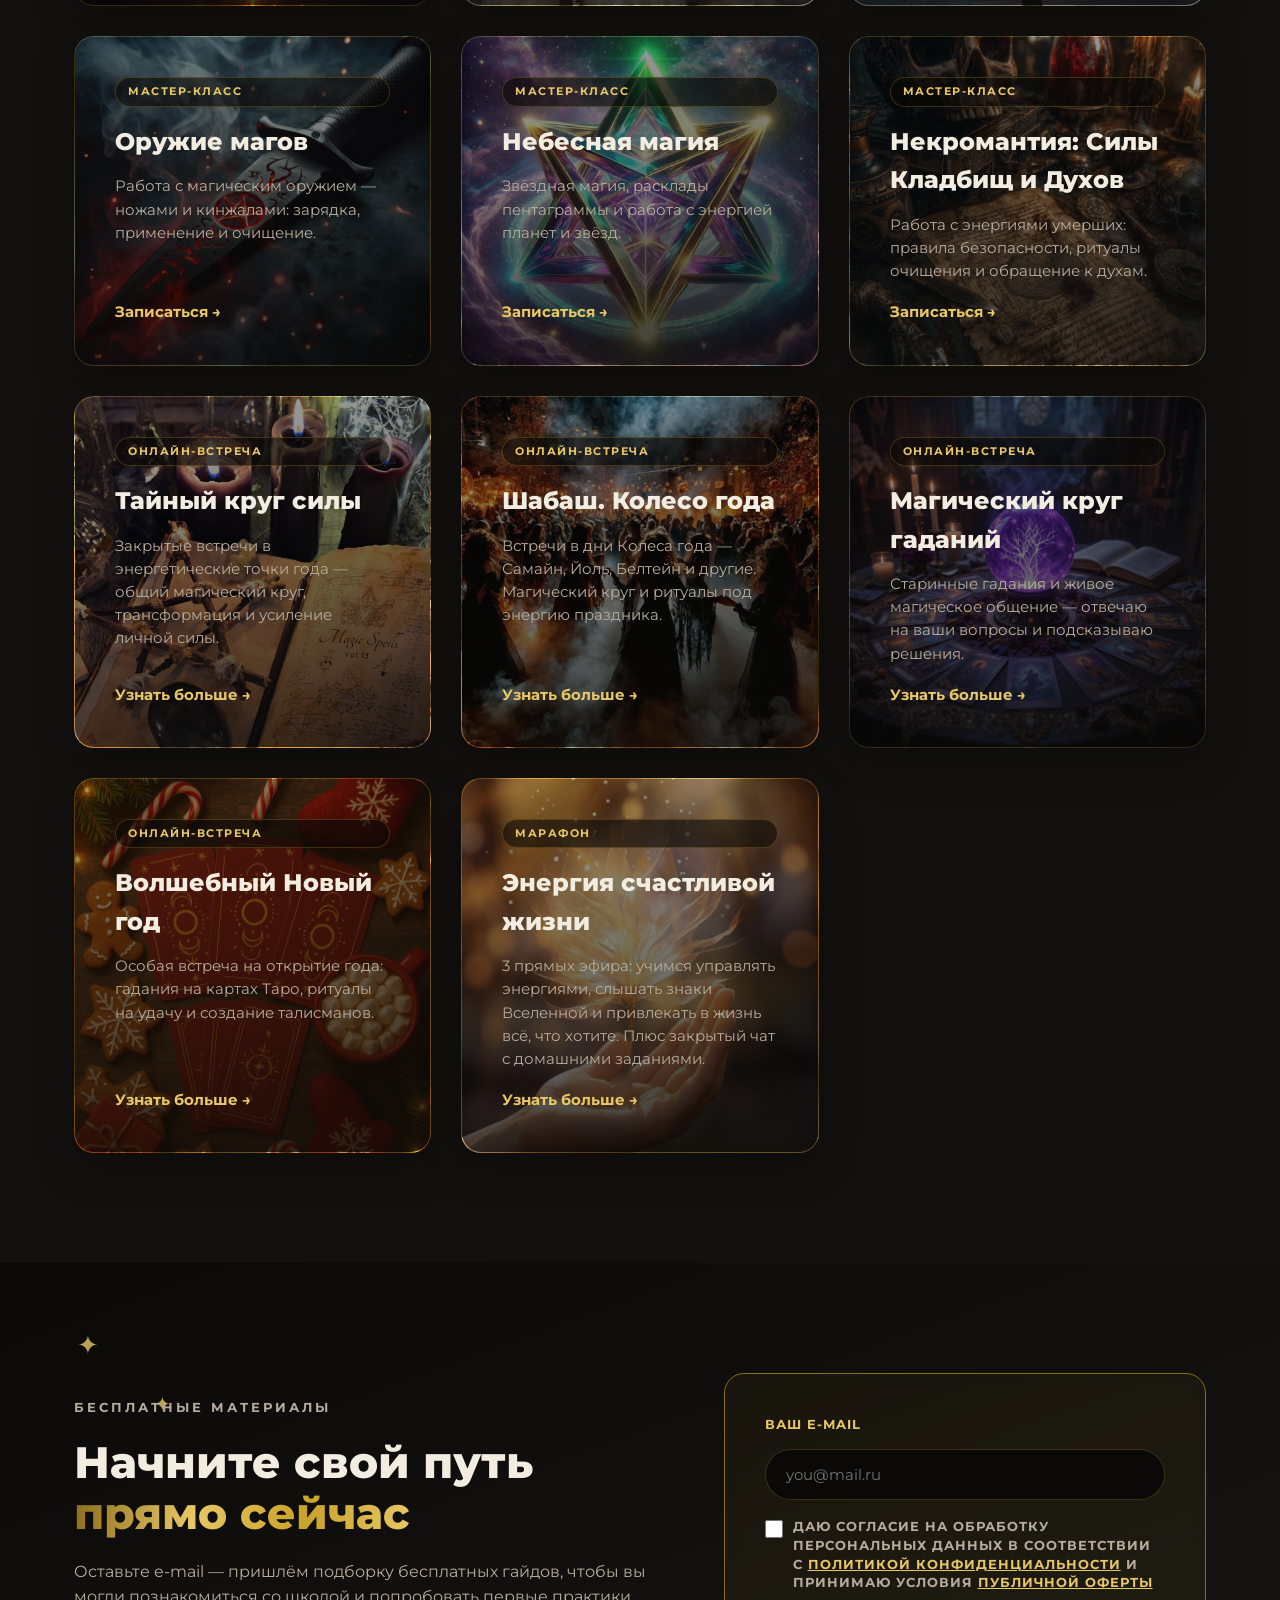
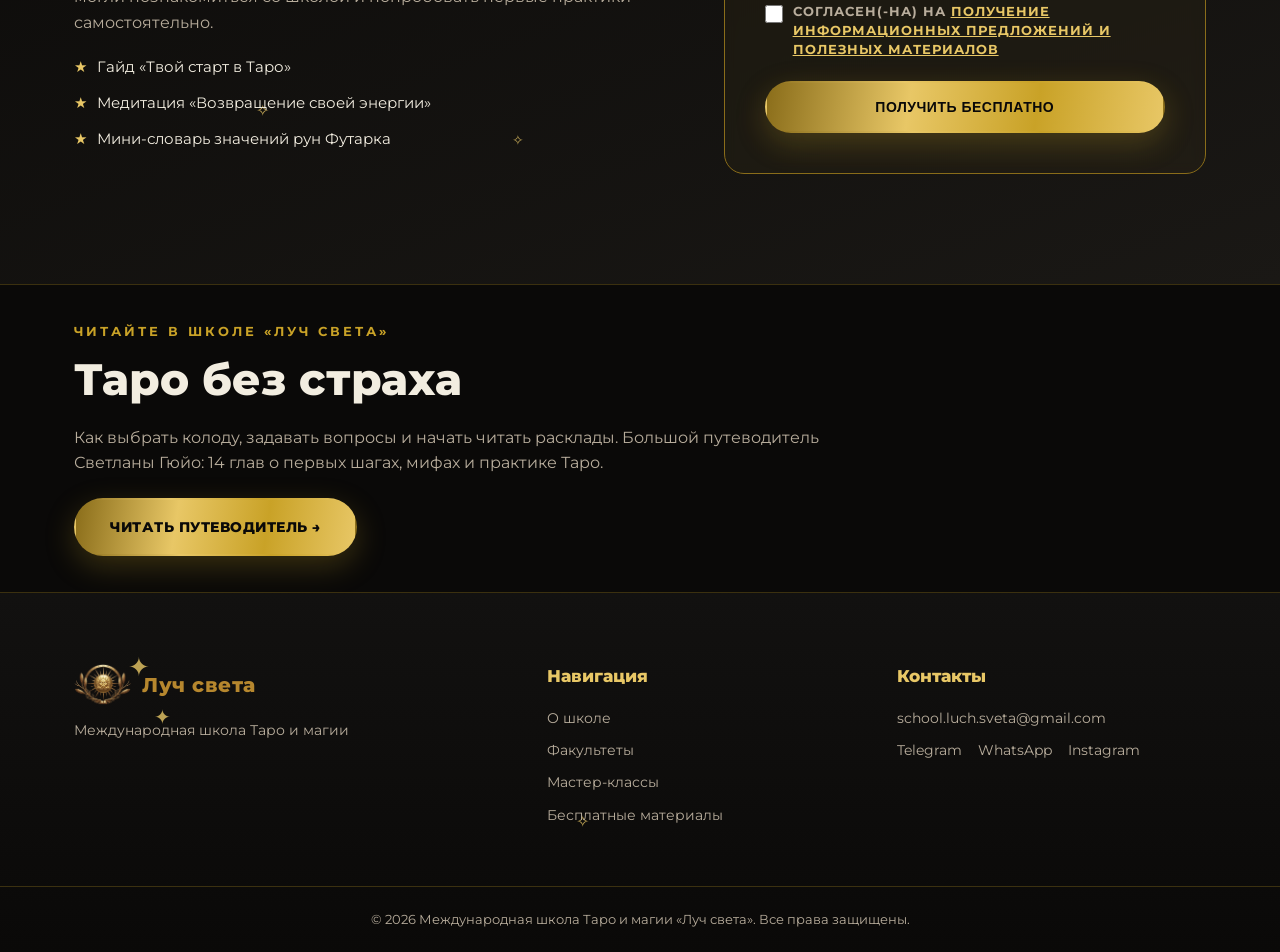
==== commit 9831beb6: "Add Tarot Without Fear guide with chapter navigation and course links" ====
--- a/index.html
+++ b/index.html
@@ -1,6 +1,7 @@
 <!DOCTYPE html>
 <html lang="ru">
 <head>
+<meta name="google-site-verification" content="8WhX6_cgEhwD98q6I4vaWrDMFkbyDvaBv6Omzj_s8MU" />
 <meta charset="UTF-8">
 <meta name="viewport" content="width=device-width, initial-scale=1.0">
 <title>Школа Таро и магии «Луч Света» — обучение онлайн</title>
@@ -402,6 +403,7 @@
 </section>
 
 <!-- ===== FOOTER / CONTACTS ===== -->
+<section aria-labelledby="tarot-guide-title" style="padding:36px 0;border-top:1px solid var(--border)"><div class="container"><p class="eyebrow">Читайте в школе «Луч Света»</p><h2 id="tarot-guide-title" class="section-title">Таро без страха</h2><p style="max-width:760px;margin:16px 0 22px;color:var(--text-muted)">Как выбрать колоду, задавать вопросы и начать читать расклады. Большой путеводитель Светланы Гюйо: 14 глав о первых шагах, мифах и практике Таро.</p><a class="btn btn--gold" href="taro-bez-straha.html">Читать путеводитель →</a></div></section>
 <footer class="footer" id="contacts">
   <div class="footer__decor" aria-hidden="true">
     <span class="sparkle sparkle--1">✦</span>
